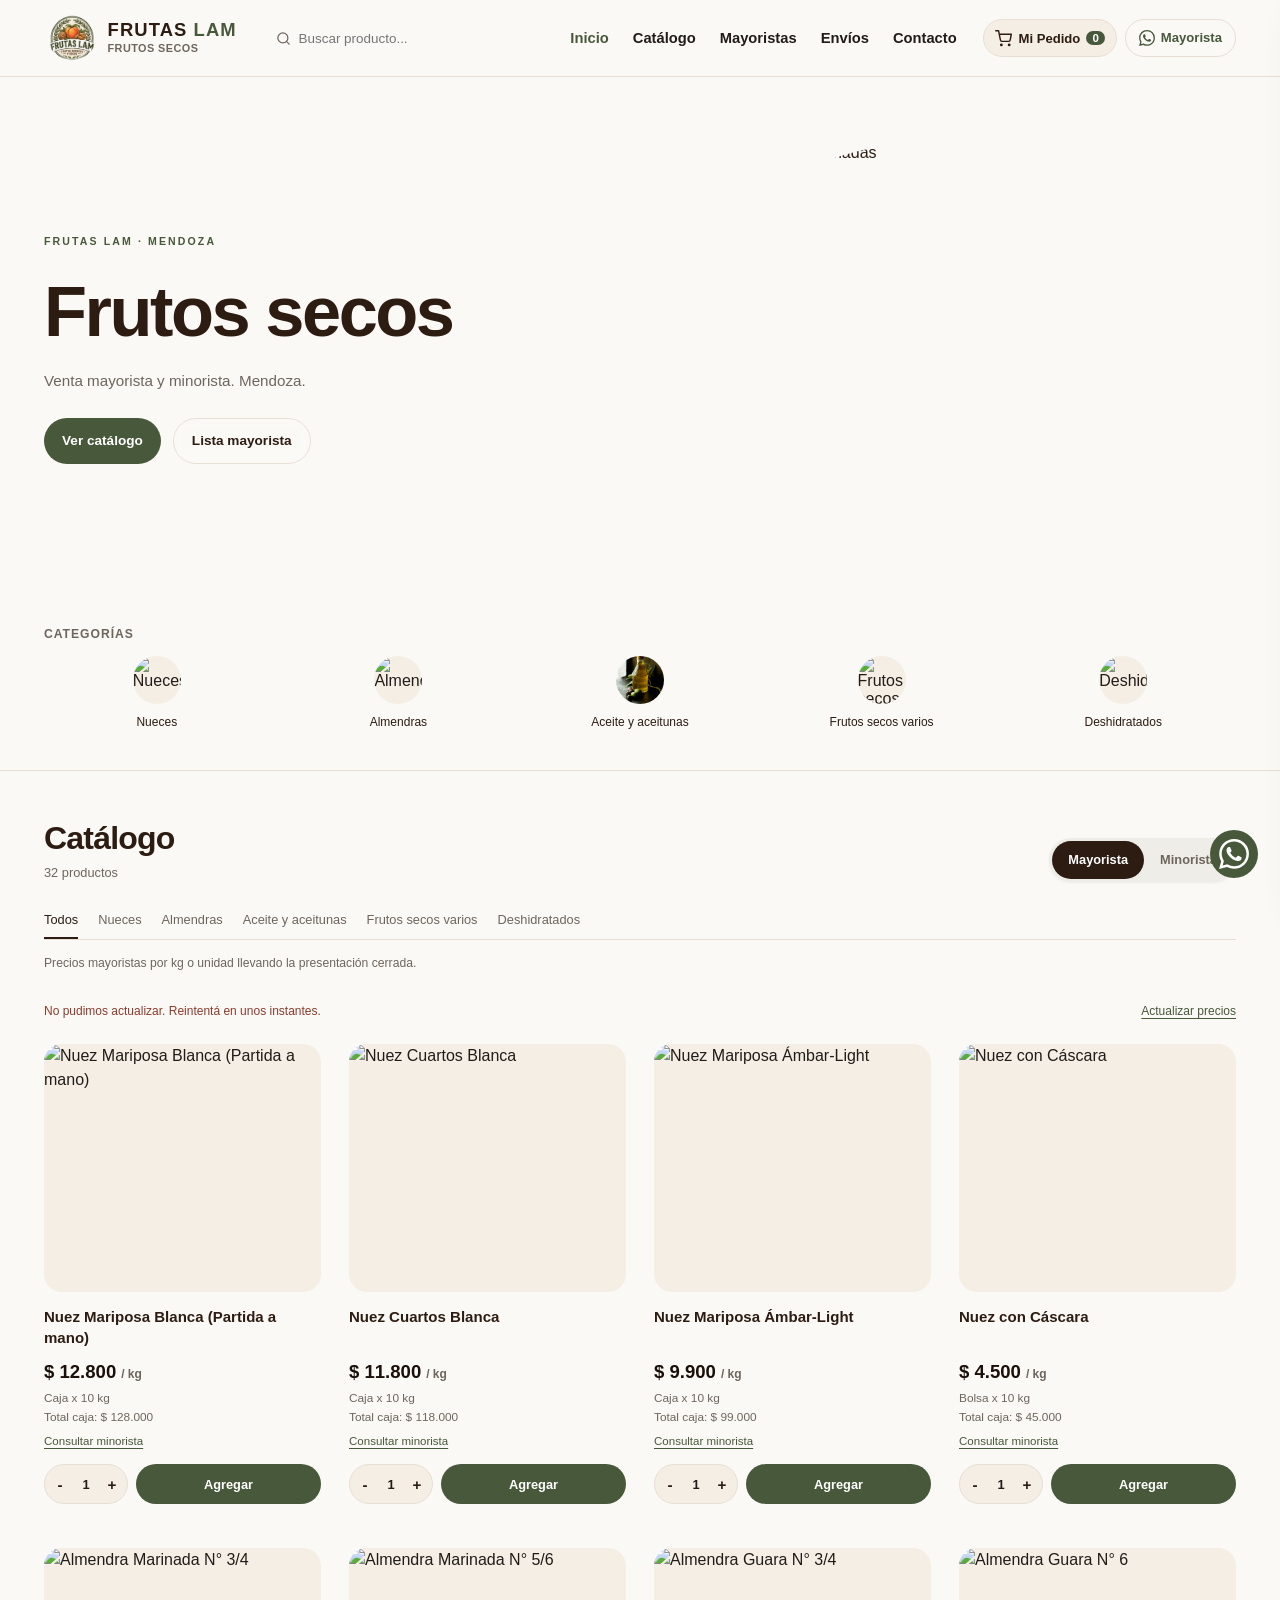
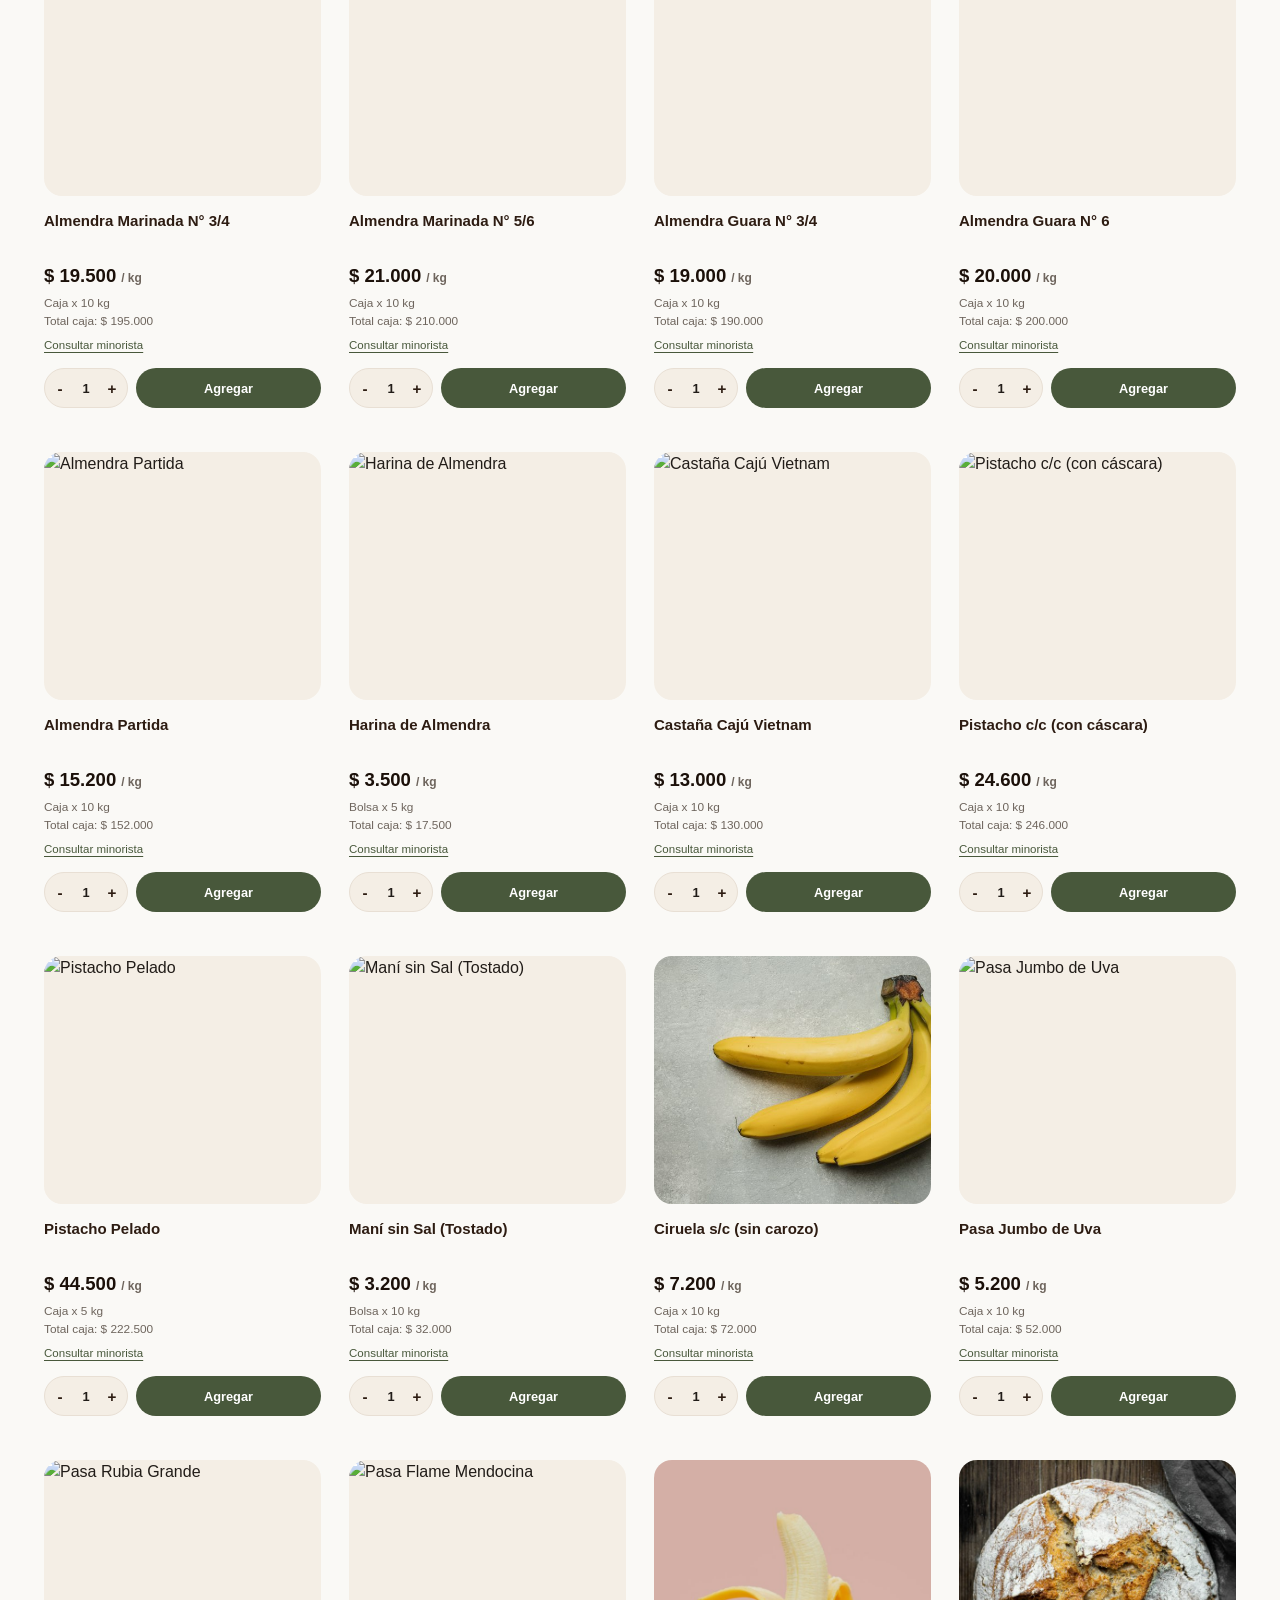
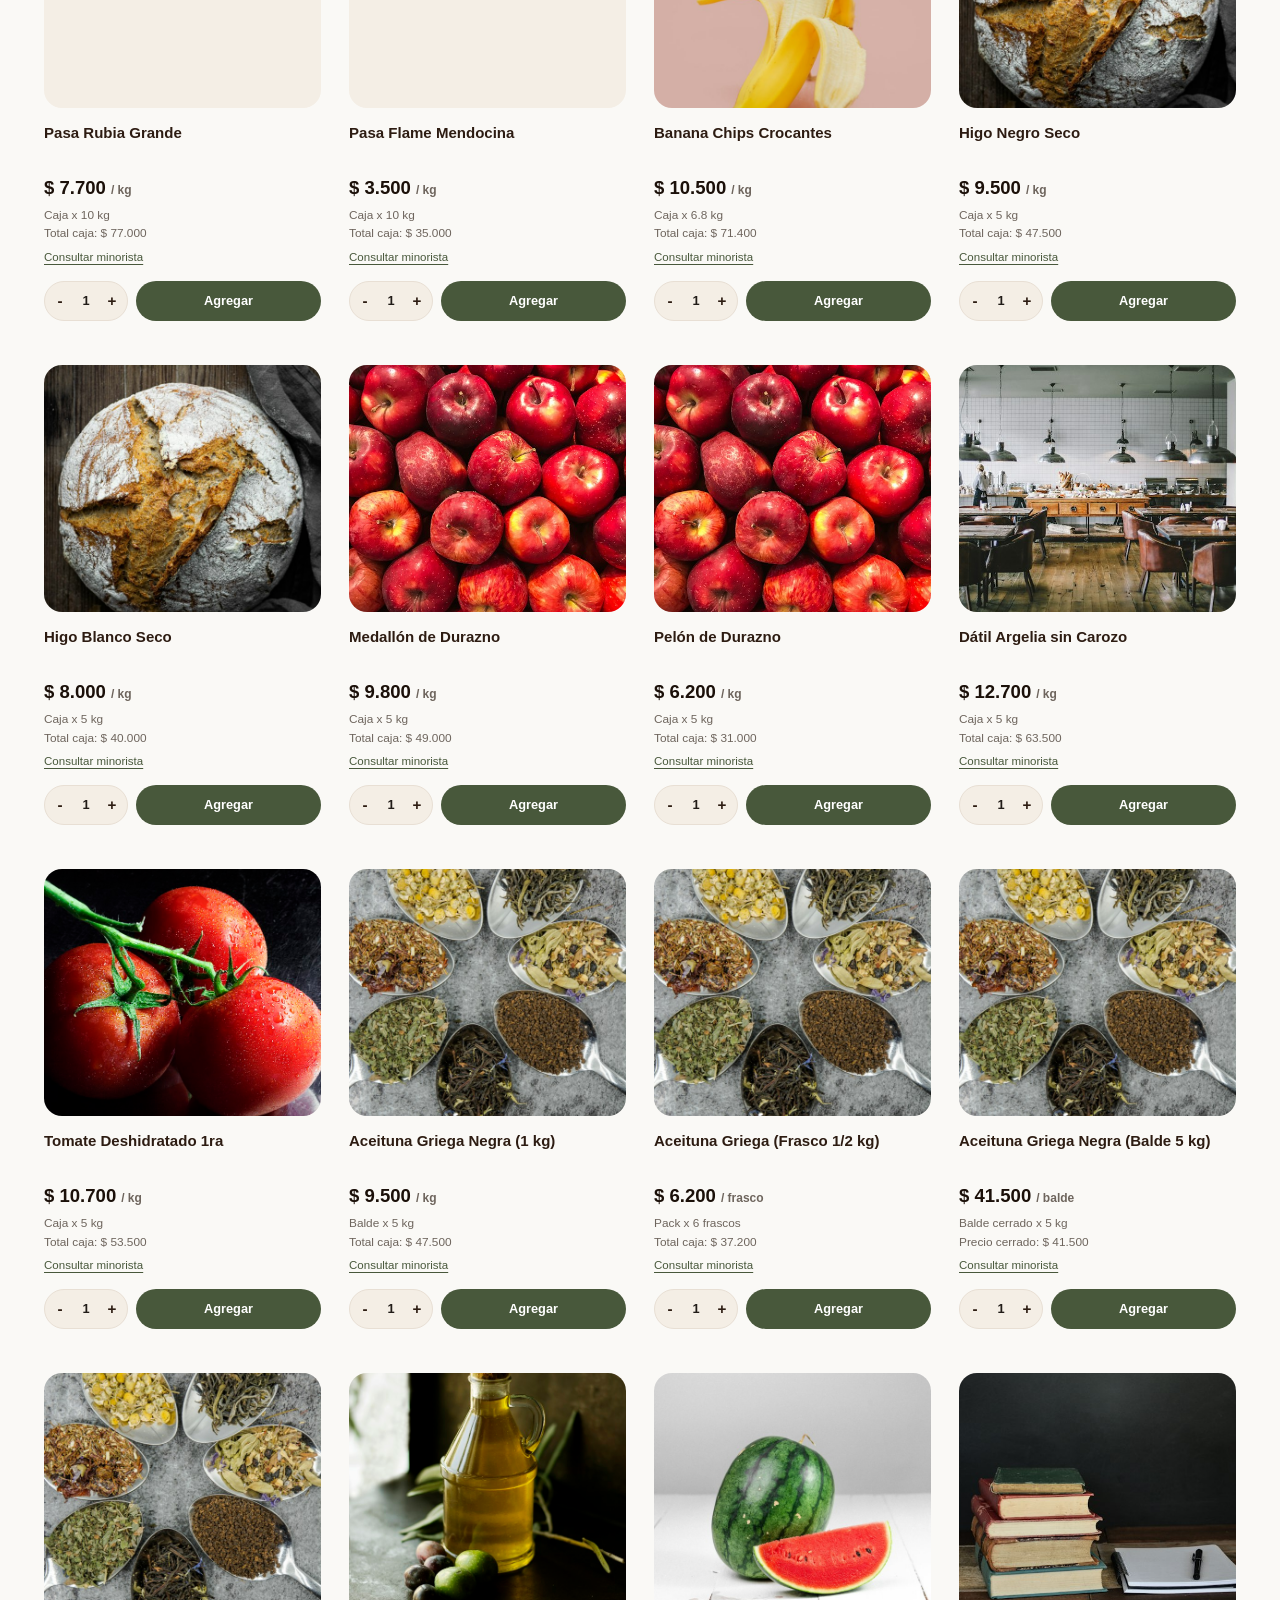
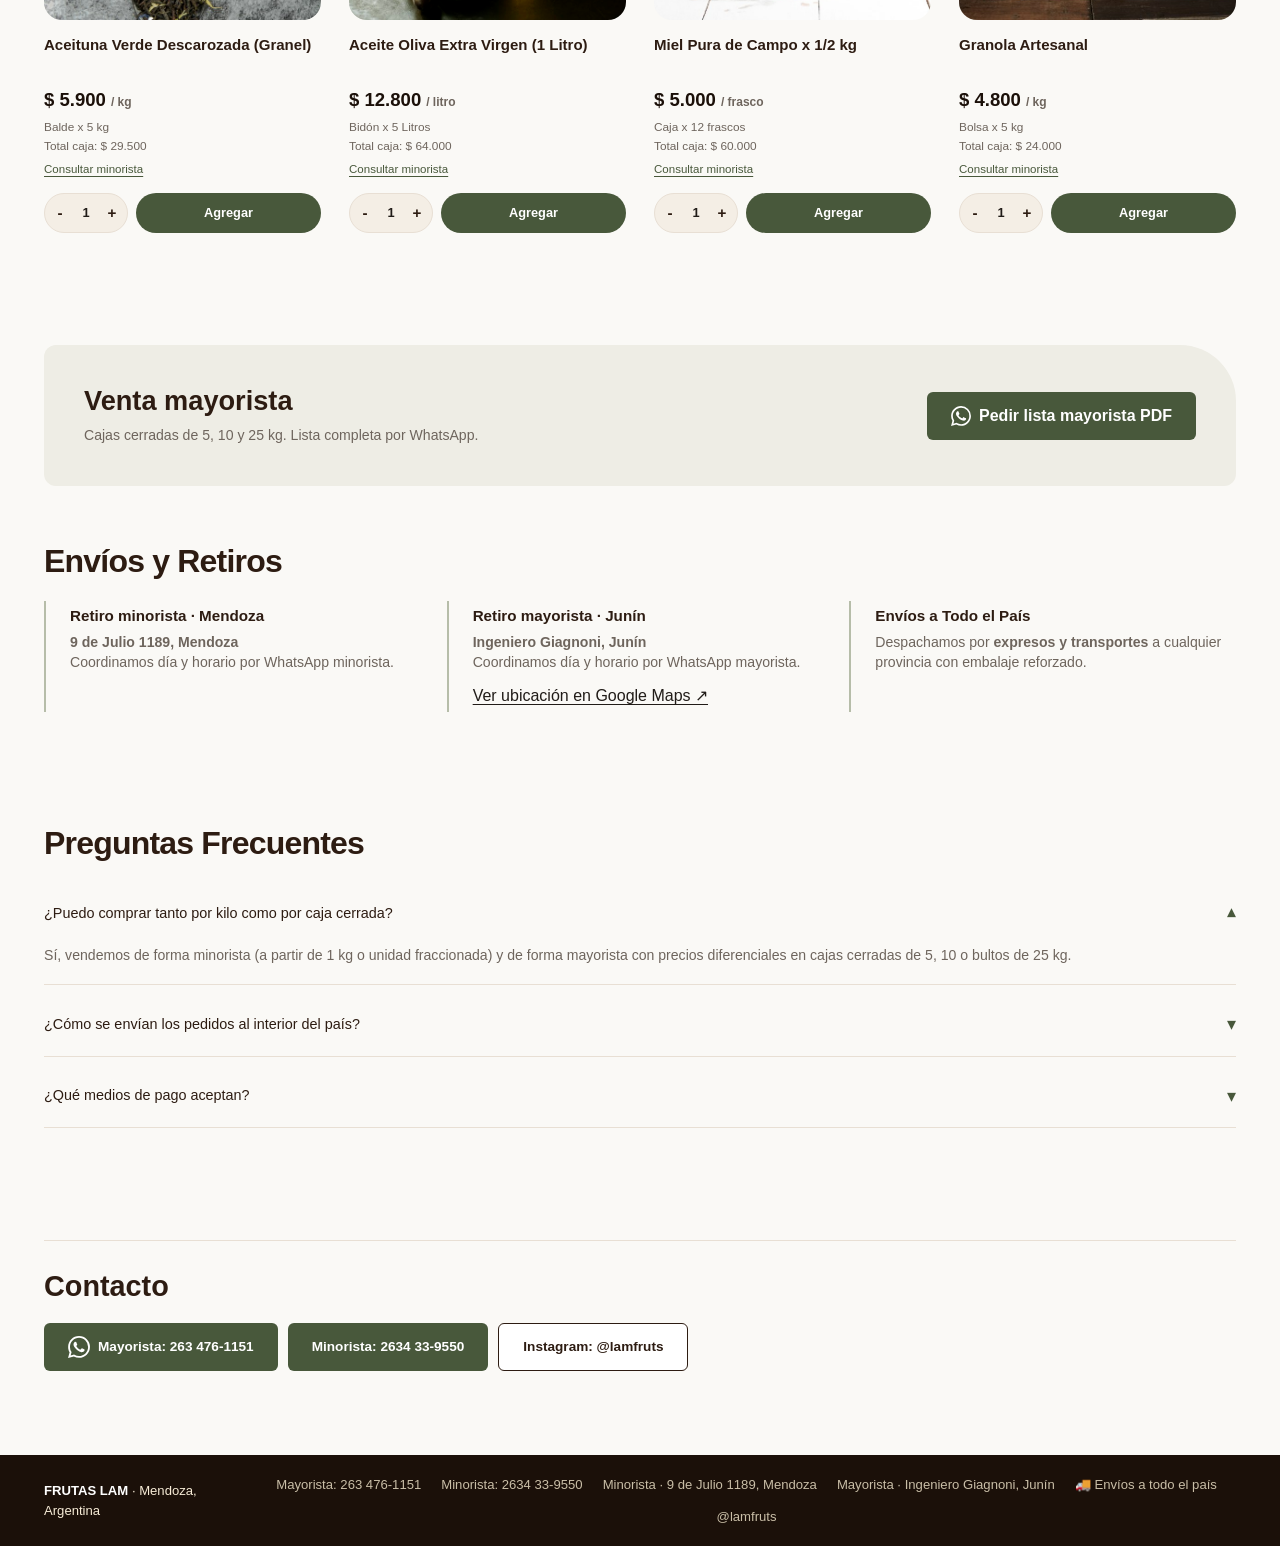
==== index.html @ 7a9159f4 "Connect direct Google Sheets export and organize catalog category filters" ====
<!DOCTYPE html>
<html lang="es-AR">
<head>
  <meta charset="UTF-8">
  <meta name="viewport" content="width=device-width, initial-scale=1.0">
  <title>Frutas LAM · Frutos secos · Mayorista y Minorista</title>
  <meta name="description" content="Distribución mayorista y minorista de frutos secos, frutas desecadas, aceitunas y delicatessen en Mendoza. Calidad y sabor en cada bocado. Envíos a todo el país.">

  <!-- Open Graph -->
  <meta property="og:title" content="Frutas LAM · Frutos secos">
  <meta property="og:description" content="Nueces, almendras, castañas, frutas desecadas, aceitunas y aceites a precios directos. Por kilo y por caja cerrada.">
  <meta property="og:image" content="assets/logo-lam.png">
  <meta property="og:type" content="website">

  <!-- Favicon -->
  <link rel="icon" type="image/png" href="assets/logo-lam.png">

  <link rel="stylesheet" href="styles.css">
</head>
<body>

  <!-- ==================== HEADER & NAVBAR ==================== -->
  <header class="site-header" id="header">
    <div class="container header-container">
      
      <!-- Logo y Marca -->
      <a href="#inicio" class="brand-link" aria-label="Frutas LAM Inicio">
        <img src="assets/logo-lam.png" alt="Logo Frutas LAM" class="brand-logo" id="mainBrandLogo">
        <div class="brand-text">
          <span class="brand-title">FRUTAS <strong>LAM</strong></span>
          <span class="brand-subtitle">Frutos secos</span>
        </div>
      </a>

      <!-- Buscador rápido integrado -->
      <div class="search-wrapper">
        <label for="productSearchInput" class="sr-only">Buscar productos en Frutas LAM</label>
        <svg class="search-icon" viewBox="0 0 24 24" fill="none" stroke="currentColor" stroke-width="2" stroke-linecap="round" stroke-linejoin="round">
          <circle cx="11" cy="11" r="8"></circle>
          <line x1="21" y1="21" x2="16.65" y2="16.65"></line>
        </svg>
        <input type="search" id="productSearchInput" placeholder="Buscar producto..." autocomplete="off">
        <button type="button" id="clearSearchBtn" class="clear-search-btn" aria-label="Limpiar búsqueda" style="display: none;">&times;</button>
      </div>

      <!-- Navegación de escritorio -->
      <nav class="desktop-nav" aria-label="Navegación principal">
        <a href="#inicio" class="nav-item active">Inicio</a>
        <a href="#catalogo" class="nav-item">Catálogo</a>
        <a href="#mayoristas" class="nav-item">Mayoristas</a>
        <a href="#envios" class="nav-item">Envíos</a>
        <a href="#contacto" class="nav-item">Contacto</a>
      </nav>

      <!-- Acciones de Cabecera -->
      <div class="header-actions">
        <!-- Botón Cotizador / Pedido -->
        <button type="button" class="cart-trigger-btn" id="openCartBtn" aria-label="Ver pedido">
          <svg viewBox="0 0 24 24" fill="none" stroke="currentColor" stroke-width="2" stroke-linecap="round" stroke-linejoin="round">
            <circle cx="9" cy="21" r="1"></circle>
            <circle cx="20" cy="21" r="1"></circle>
            <path d="M1 1h4l2.68 13.39a2 2 0 0 0 2 1.61h9.72a2 2 0 0 0 2-1.61L23 6H6"></path>
          </svg>
          <span class="cart-label">Mi Pedido</span>
          <span class="cart-badge" id="cartCount">0</span>
        </button>

        <!-- Botón WhatsApp Directo -->
        <a href="https://wa.me/5492634761151?text=Hola%20Frutos%20Secos%20LAM,%20quiero%20hacer%20una%20consulta" target="_blank" rel="noopener noreferrer" class="btn-header-wa" aria-label="Contactar por WhatsApp mayorista">
          <svg viewBox="0 0 24 24" fill="currentColor">
            <path d="M17.472 14.382c-.297-.149-1.758-.867-2.03-.967-.273-.099-.471-.148-.67.15-.197.297-.767.966-.94 1.164-.173.199-.347.223-.644.075-.297-.15-1.255-.463-2.39-1.475-.883-.788-1.48-1.761-1.653-2.059-.173-.297-.018-.458.13-.606.134-.133.298-.347.446-.52.149-.174.198-.298.298-.497.099-.198.05-.371-.025-.52-.075-.149-.669-1.612-.916-2.207-.242-.579-.487-.5-.669-.51-.173-.008-.371-.01-.57-.01-.198 0-.52.074-.792.372-.272.297-1.04 1.016-1.04 2.479 0 1.462 1.065 2.875 1.213 3.074.149.198 2.096 3.2 5.077 4.487.709.306 1.262.489 1.694.625.712.227 1.36.195 1.871.118.571-.085 1.758-.719 2.006-1.413.248-.694.248-1.289.173-1.413-.074-.124-.272-.198-.57-.347m-5.421 7.403h-.004a9.87 9.87 0 01-5.031-1.378l-.361-.214-3.741.982.998-3.648-.235-.374a9.86 9.86 0 01-1.51-5.26c.001-5.45 4.436-9.884 9.888-9.884 2.64 0 5.122 1.03 6.988 2.898a9.825 9.825 0 012.893 6.994c-.003 5.45-4.437 9.884-9.885 9.884m8.413-18.297A11.815 11.815 0 0012.05 0C5.495 0 .16 5.335.157 11.892c0 2.096.547 4.142 1.588 5.945L.057 24l6.305-1.654a11.882 11.882 0 005.683 1.448h.005c6.554 0 11.89-5.335 11.893-11.893a11.821 11.821 0 00-3.48-8.413z"/>
          </svg>
          <span>Mayorista</span>
        </a>

        <!-- Botón Menú Mobile -->
        <button type="button" class="mobile-toggle-btn" aria-controls="mobileNavPanel" id="mobileMenuBtn" aria-label="Abrir menú" aria-expanded="false">
          <span></span>
          <span></span>
          <span></span>
        </button>
      </div>

    </div>

    <!-- Menú Desplegable Mobile -->
    <div class="mobile-nav-panel" id="mobileNavPanel">
      <a href="#inicio" class="mobile-nav-link">Inicio</a>
      <a href="#catalogo" class="mobile-nav-link">Catálogo de Productos</a>
      <a href="#mayoristas" class="mobile-nav-link">Precios Mayoristas</a>
      <a href="#envios" class="mobile-nav-link">Envíos a todo el país</a>
      <a href="#contacto" class="mobile-nav-link">Ubicación y Contacto</a>
      <div class="mobile-nav-footer">
        <a href="https://wa.me/5492634761151?text=Hola%20Frutos%20Secos%20LAM,%20quisiera%20consultar%20por%20precios" target="_blank" rel="noopener noreferrer" class="btn btn-primary btn-block">
          WhatsApp mayorista
        </a>
      </div>
    </div>
  </header>

  <!-- ==================== HERO SECTION (MINIMALISTA) ==================== -->
  <section class="hero-section" id="inicio">
    <div class="container hero-layout">
    <div class="hero-content">
      
      <p class="hero-eyebrow">FRUTAS LAM · MENDOZA</p>
      <h1 class="hero-title">
        Frutos secos
      </h1>

      <p class="hero-description">
        Venta mayorista y minorista. Mendoza.
      </p>

      <!-- Botones de Acción Principal -->
      <div class="hero-cta-group">
        <a href="#catalogo" class="btn btn-accent btn-lg">
          <svg viewBox="0 0 24 24" width="18" height="18" fill="none" stroke="currentColor" stroke-width="2"><circle cx="9" cy="21" r="1"/><circle cx="20" cy="21" r="1"/><path d="M1 1h4l2.68 13.39a2 2 0 0 0 2 1.61h9.72a2 2 0 0 0 2-1.61L23 6H6"/></svg>
          Ver catálogo
        </a>
        <a href="https://wa.me/5492634761151?text=Hola%20Frutas%20LAM,%20quiero%20solicitar%20la%20lista%20de%20precios%20mayorista" target="_blank" rel="noopener noreferrer" class="btn btn-outline-light btn-lg">
          <svg viewBox="0 0 24 24" width="18" height="18" fill="currentColor"><path d="M17.472 14.382c-.297-.149-1.758-.867-2.03-.967-.273-.099-.471-.148-.67.15-.197.297-.767.966-.94 1.164-.173.199-.347.223-.644.075-.297-.15-1.255-.463-2.39-1.475-.883-.788-1.48-1.761-1.653-2.059-.173-.297-.018-.458.13-.606.134-.133.298-.347.446-.52.149-.174.198-.298.298-.497.099-.198.05-.371-.025-.52-.075-.149-.669-1.612-.916-2.207-.242-.579-.487-.5-.669-.51-.173-.008-.371-.01-.57-.01-.198 0-.52.074-.792.372-.272.297-1.04 1.016-1.04 2.479 0 1.462 1.065 2.875 1.213 3.074.149.198 2.096 3.2 5.077 4.487.709.306 1.262.489 1.694.625.712.227 1.36.195 1.871.118.571-.085 1.758-.719 2.006-1.413.248-.694.248-1.289.173-1.413-.074-.124-.272-.198-.57-.347m-5.421 7.403h-.004a9.87 9.87 0 01-5.031-1.378l-.361-.214-3.741.982.998-3.648-.235-.374a9.86 9.86 0 01-1.51-5.26c.001-5.45 4.436-9.884 9.888-9.884 2.64 0 5.122 1.03 6.988 2.898a9.825 9.825 0 012.893 6.994c-.003 5.45-4.437 9.884-9.885 9.884m8.413-18.297A11.815 11.815 0 0012.05 0C5.495 0 .16 5.335.157 11.892c0 2.096.547 4.142 1.588 5.945L.057 24l6.305-1.654a11.882 11.882 0 005.683 1.448h.005c6.554 0 11.89-5.335 11.893-11.893a11.821 11.821 0 00-3.48-8.413z"/></svg>
          Lista mayorista
        </a>
      </div>

    </div>
    <figure class="hero-visual"><img class="hero-photo" src="assets/almendras.jpg" alt="Almendras seleccionadas" fetchpriority="high"></figure>
    </div>
  </section>

  <!-- ==================== CATEGORÍAS ==================== -->
  <section class="section categories-section" id="categorias">
    <div class="container">
      <div class="section-header text-center">
        <h2 class="section-title">Categorías</h2>
      </div>

      <div class="categories-grid">
        <button type="button" class="category-card" data-category="Nueces" aria-pressed="false">
          <div class="category-img-wrap"><img src="assets/nueces.jpg" alt="Nueces" loading="lazy"></div>
          <h3>Nueces</h3>
        </button>
        <button type="button" class="category-card" data-category="Almendras" aria-pressed="false">
          <div class="category-img-wrap"><img src="assets/almendras.jpg" alt="Almendras" loading="lazy"></div>
          <h3>Almendras</h3>
        </button>
        <button type="button" class="category-card" data-category="Aceite y aceitunas" aria-pressed="false">
          <div class="category-img-wrap"><img src="assets/aceite-oliva.jpg" alt="Aceite y aceitunas" loading="lazy"></div>
          <h3>Aceite y aceitunas</h3>
        </button>
        <button type="button" class="category-card" data-category="Frutos secos varios" aria-pressed="false">
          <div class="category-img-wrap"><img src="assets/castanas-caju.jpg" alt="Frutos secos varios" loading="lazy"></div>
          <h3>Frutos secos varios</h3>
        </button>
        <button type="button" class="category-card" data-category="Deshidratados" aria-pressed="false">
          <div class="category-img-wrap"><img src="assets/pasas-uva.jpg" alt="Deshidratados" loading="lazy"></div>
          <h3>Deshidratados</h3>
        </button>
      </div>
    </div>
  </section>

  <!-- ==================== CATÁLOGO INTERACTIVO ==================== -->
  <section class="section catalog-section" id="catalogo">
    <div class="container">
      
      <div class="catalog-top-bar">
        <div>
          <h2 class="section-title" id="catalogCategoryTitle">Catálogo</h2>
          <p class="catalog-result-count" id="catalogResultCount" aria-live="polite"></p>
        </div>

        <!-- Switch de Tarifa: Mayorista vs Minorista -->
        <div class="pricing-mode-toggle" role="group" aria-label="Modalidad de compra">
          <div class="toggle-pills">
            <button type="button" class="pill-btn active" id="btnModeMayorista">
              <span class="pill-dot"></span>
              Mayorista
            </button>
            <button type="button" class="pill-btn" id="btnModeMinorista">
              <span class="pill-dot"></span>
              Minorista
            </button>
          </div>
        </div>
      </div>

      <!-- Barra de Filtros por Categoría -->
      <div class="catalog-filter-bar" role="group" aria-label="Filtrar por categoría">
        <button type="button" class="filter-tab active" data-filter="all" aria-pressed="true">Todos</button>
        <button type="button" class="filter-tab" data-filter="Nueces" aria-pressed="false">Nueces</button>
        <button type="button" class="filter-tab" data-filter="Almendras" aria-pressed="false">Almendras</button>
        <button type="button" class="filter-tab" data-filter="Aceite y aceitunas" aria-pressed="false">Aceite y aceitunas</button>
        <button type="button" class="filter-tab" data-filter="Frutos secos varios" aria-pressed="false">Frutos secos varios</button>
        <button type="button" class="filter-tab" data-filter="Deshidratados" aria-pressed="false">Deshidratados</button>
      </div>

      <!-- Alerta dinámica de modo mayorista -->
      <div class="mode-info-banner wholesale-active" id="modeInfoBanner">
        <span id="modeInfoText">Precios por kg llevando caja cerrada. Seleccioná Mayorista o Minorista para ver sus precios.</span>
      </div>

      <div class="price-sync-bar">
        <p id="priceSyncStatus" role="status">Actualizando precios…</p>
        <button type="button" id="refreshPricesBtn">Actualizar precios</button>
      </div>

      <!-- Grilla de Productos -->
      <div class="products-grid" id="productsGrid">
        <!-- Renderizado dinámico vía app.js -->
      </div>

      <!-- Mensaje cuando no hay resultados de búsqueda -->
      <div class="empty-state" id="emptyState" style="display: none;">
        <span class="empty-icon">🔍</span>
        <h3>No encontramos ese producto</h3>
        <p>Probá con otro nombre o restablecé los filtros.</p>
        <button type="button" class="btn btn-primary" id="resetFiltersBtn">Ver todos</button>
      </div>

    </div>
  </section>

  <!-- ==================== BANNER MAYORISTA SIMPLE ==================== -->
  <section class="section wholesale-simple-section" id="mayoristas">
    <div class="container">
      <div class="wholesale-simple-box">
        <div class="wholesale-simple-text">
          <h2>Venta mayorista</h2>
          <p>Cajas cerradas de 5, 10 y 25 kg. Lista completa por WhatsApp.</p>
        </div>
        <div class="wholesale-simple-action">
          <a href="https://wa.me/5492634761151?text=Hola%20Frutas%20LAM,%20quisiera%20recibir%20la%20lista%20de%20precios%20mayorista" target="_blank" rel="noopener noreferrer" class="btn btn-accent btn-lg">
            <svg viewBox="0 0 24 24" width="20" height="20" fill="currentColor"><path d="M17.472 14.382c-.297-.149-1.758-.867-2.03-.967-.273-.099-.471-.148-.67.15-.197.297-.767.966-.94 1.164-.173.199-.347.223-.644.075-.297-.15-1.255-.463-2.39-1.475-.883-.788-1.48-1.761-1.653-2.059-.173-.297-.018-.458.13-.606.134-.133.298-.347.446-.52.149-.174.198-.298.298-.497.099-.198.05-.371-.025-.52-.075-.149-.669-1.612-.916-2.207-.242-.579-.487-.5-.669-.51-.173-.008-.371-.01-.57-.01-.198 0-.52.074-.792.372-.272.297-1.04 1.016-1.04 2.479 0 1.462 1.065 2.875 1.213 3.074.149.198 2.096 3.2 5.077 4.487.709.306 1.262.489 1.694.625.712.227 1.36.195 1.871.118.571-.085 1.758-.719 2.006-1.413.248-.694.248-1.289.173-1.413-.074-.124-.272-.198-.57-.347m-5.421 7.403h-.004a9.87 9.87 0 01-5.031-1.378l-.361-.214-3.741.982.998-3.648-.235-.374a9.86 9.86 0 01-1.51-5.26c.001-5.45 4.436-9.884 9.888-9.884 2.64 0 5.122 1.03 6.988 2.898a9.825 9.825 0 012.893 6.994c-.003 5.45-4.437 9.884-9.885 9.884m8.413-18.297A11.815 11.815 0 0012.05 0C5.495 0 .16 5.335.157 11.892c0 2.096.547 4.142 1.588 5.945L.057 24l6.305-1.654a11.882 11.882 0 005.683 1.448h.005c6.554 0 11.89-5.335 11.893-11.893a11.821 11.821 0 00-3.48-8.413z"/></svg>
            Pedir lista mayorista PDF
          </a>
        </div>
      </div>
    </div>
  </section>

  <!-- ==================== LOGÍSTICA & ENTREGAS ==================== -->
  <section class="section shipping-section" id="envios">
    <div class="container">
      
      <div class="section-header text-center">
        <h2 class="section-title">Envíos y Retiros</h2>
      </div>

      <div class="shipping-simple-grid">
        
        <div class="shipping-simple-card">
          <div>
            <h3>Retiro minorista · Mendoza</h3>
            <p><strong>9 de Julio 1189, Mendoza</strong><br>Coordinamos día y horario por WhatsApp minorista.</p>
          </div>
        </div>

        <div class="shipping-simple-card">
          <div>
            <h3>Retiro mayorista · Junín</h3>
            <p><strong>Ingeniero Giagnoni, Junín</strong><br>Coordinamos día y horario por WhatsApp mayorista.</p>
            <a class="pickup-map-link" href="https://maps.app.goo.gl/3Xq155JCwf7fQ5Y49" target="_blank" rel="noopener noreferrer">Ver ubicación en Google Maps ↗</a>
          </div>
        </div>

        <div class="shipping-simple-card">
          <div>
            <h3>Envíos a Todo el País</h3>
            <p>Despachamos por <strong>expresos y transportes</strong> a cualquier provincia con embalaje reforzado.</p>
          </div>
        </div>

      </div>

    </div>
  </section>

  <!-- ==================== PREGUNTAS FRECUENTES (BREVE) ==================== -->
  <section class="section faq-section">
    <div class="container faq-container">
      <div class="section-header text-center">
        <h2 class="section-title">Preguntas Frecuentes</h2>
      </div>

      <div class="accordion">
        <details class="faq-item" open>
          <summary class="faq-question">
            <span>¿Puedo comprar tanto por kilo como por caja cerrada?</span>
            <span class="faq-chevron">▾</span>
          </summary>
          <div class="faq-answer">
            <p>Sí, vendemos de forma minorista (a partir de 1 kg o unidad fraccionada) y de forma mayorista con precios diferenciales en cajas cerradas de 5, 10 o bultos de 25 kg.</p>
          </div>
        </details>

        <details class="faq-item">
          <summary class="faq-question">
            <span>¿Cómo se envían los pedidos al interior del país?</span>
            <span class="faq-chevron">▾</span>
          </summary>
          <div class="faq-answer">
            <p>Coordinamos el despacho por la empresa de encomienda o transporte que te resulte más conveniente (Vía Cargo, expresos de carga, etc.) y te enviamos la guía de seguimiento.</p>
          </div>
        </details>

        <details class="faq-item">
          <summary class="faq-question">
            <span>¿Qué medios de pago aceptan?</span>
            <span class="faq-chevron">▾</span>
          </summary>
          <div class="faq-answer">
            <p>Transferencia bancaria (Alias/CBU), efectivo al momento de retirar en Mendoza y Mercado Pago.</p>
          </div>
        </details>
      </div>
    </div>
  </section>

  <!-- ==================== CONTACTO DIRECTO ==================== -->
  <section class="section contact-section" id="contacto">
    <div class="container contact-mini-container">
      
      <div class="contact-mini-card">
        <h2>Contacto</h2>
        
        <div class="contact-mini-actions">
          <a href="https://wa.me/5492634761151?text=Hola%20Frutas%20LAM,%20quisiera%20hacer%20una%20consulta" target="_blank" rel="noopener noreferrer" class="btn btn-accent btn-lg">
            <svg viewBox="0 0 24 24" width="22" height="22" fill="currentColor"><path d="M17.472 14.382c-.297-.149-1.758-.867-2.03-.967-.273-.099-.471-.148-.67.15-.197.297-.767.966-.94 1.164-.173.199-.347.223-.644.075-.297-.15-1.255-.463-2.39-1.475-.883-.788-1.48-1.761-1.653-2.059-.173-.297-.018-.458.13-.606.134-.133.298-.347.446-.52.149-.174.198-.298.298-.497.099-.198.05-.371-.025-.52-.075-.149-.669-1.612-.916-2.207-.242-.579-.487-.5-.669-.51-.173-.008-.371-.01-.57-.01-.198 0-.52.074-.792.372-.272.297-1.04 1.016-1.04 2.479 0 1.462 1.065 2.875 1.213 3.074.149.198 2.096 3.2 5.077 4.487.709.306 1.262.489 1.694.625.712.227 1.36.195 1.871.118.571-.085 1.758-.719 2.006-1.413.248-.694.248-1.289.173-1.413-.074-.124-.272-.198-.57-.347m-5.421 7.403h-.004a9.87 9.87 0 01-5.031-1.378l-.361-.214-3.741.982.998-3.648-.235-.374a9.86 9.86 0 01-1.51-5.26c.001-5.45 4.436-9.884 9.888-9.884 2.64 0 5.122 1.03 6.988 2.898a9.825 9.825 0 012.893 6.994c-.003 5.45-4.437 9.884-9.885 9.884m8.413-18.297A11.815 11.815 0 0012.05 0C5.495 0 .16 5.335.157 11.892c0 2.096.547 4.142 1.588 5.945L.057 24l6.305-1.654a11.882 11.882 0 005.683 1.448h.005c6.554 0 11.89-5.335 11.893-11.893a11.821 11.821 0 00-3.48-8.413z"/></svg>
            Mayorista: 263 476-1151
          </a>
          <a href="https://wa.me/5492634339550?text=Hola%20Frutas%20LAM,%20quisiera%20hacer%20un%20pedido%20minorista" target="_blank" rel="noopener noreferrer" class="btn btn-accent btn-lg">Minorista: 2634 33-9550</a>
          <a href="https://www.instagram.com/lamfruts/" target="_blank" rel="noopener noreferrer" class="btn btn-outline-dark btn-lg">
            Instagram: @lamfruts
          </a>
        </div>
      </div>

    </div>
  </section>

  <!-- ==================== FOOTER ==================== -->
  <footer class="site-footer">
    <div class="container footer-bottom-inner">
      <div class="footer-simple-brand">
        <strong>FRUTAS LAM</strong> · Mendoza, Argentina
      </div>
      <div class="footer-simple-links">
        <a href="https://wa.me/5492634761151" target="_blank" rel="noopener noreferrer">Mayorista: 263 476-1151</a>
        <a href="https://wa.me/5492634339550" target="_blank" rel="noopener noreferrer">Minorista: 2634 33-9550</a>
        <span>Minorista · 9 de Julio 1189, Mendoza</span>
        <a href="https://maps.app.goo.gl/3Xq155JCwf7fQ5Y49" target="_blank" rel="noopener noreferrer">Mayorista · Ingeniero Giagnoni, Junín</a>
        <span>🚚 Envíos a todo el país</span>
        <a href="https://www.instagram.com/lamfruts/" target="_blank" rel="noopener noreferrer">@lamfruts</a>
      </div>
    </div>
  </footer>

  <!-- ==================== MODAL / DRAWER DEL COTIZADOR Y PEDIDO ==================== -->
  <div class="cart-backdrop" id="cartBackdrop" style="display: none;"></div>
  
  <div class="cart-drawer" id="cartDrawer" role="dialog" aria-modal="true" aria-label="Tu pedido" aria-hidden="true" inert>
    
    <div class="cart-drawer-header">
      <div class="cart-drawer-title">
        <svg viewBox="0 0 24 24" width="22" height="22" fill="none" stroke="currentColor" stroke-width="2">
          <circle cx="9" cy="21" r="1"/><circle cx="20" cy="21" r="1"/>
          <path d="M1 1h4l2.68 13.39a2 2 0 0 0 2 1.61h9.72a2 2 0 0 0 2-1.61L23 6H6"/>
        </svg>
        <h3>Tu Pedido</h3>
      </div>
      <button type="button" class="close-cart-btn" id="closeCartBtn" aria-label="Cerrar pedido">&times;</button>
    </div>

    <div class="cart-drawer-body">
      
      <!-- Selector de Tipo de Pedido dentro del Carrito -->
      <div class="cart-type-selector">
        <span>Modalidad:</span>
        <div class="cart-type-buttons">
          <button type="button" class="btn-cart-type active" id="cartTypeMayorista">Mayorista (Caja cerrada)</button>
          <button type="button" class="btn-cart-type" id="cartTypeMinorista">Minorista (Por kg / unidad)</button>
        </div>
      </div>

      <!-- Lista de Productos en el Carrito -->
      <div class="cart-items-container" id="cartItemsContainer">
        <!-- Generado dinámicamente -->
      </div>

      <!-- Mensaje Carrito Vacío -->
      <div class="cart-empty-state" id="cartEmptyState">
        <span class="empty-icon">🛒</span>
        <p>Tu pedido está vacío.</p>
        <span class="empty-hint">Agregá productos desde el catálogo con el botón "+ Agregar".</span>
      </div>

    </div>

    <div class="cart-drawer-footer" id="cartDrawerFooter" style="display: none;">
      
      <!-- Opciones de Entrega -->
      <div class="cart-delivery-option">
        <label for="cartDeliverySelect">Forma de entrega:</label>
        <select id="cartDeliverySelect">
          <option value="retiro">Retiro en el punto de tu modalidad</option>
          <option value="Envío en Gran Mendoza">🛵 Envío en Gran Mendoza</option>
          <option value="Envío a otra provincia (Expreso / Transporte)">🚚 Envío al interior (Expreso / Transporte)</option>
        </select>
        <p class="cart-pickup-note" id="cartPickupNote"></p>
      </div>

      <!-- Campo Nombre del Cliente -->
      <div class="cart-customer-input">
        <label for="cartCustomerName">Tu Nombre o Comercio:</label>
        <input type="text" id="cartCustomerName" placeholder="Ej: Juan Pérez / Dietética Centro">
      </div>

      <!-- Resumen de Totales -->
      <div class="cart-summary-row">
        <span id="cartSummaryLabel">Total estimado mayorista:</span>
        <strong class="cart-total-price" id="cartTotalPrice">$0</strong>
      </div>

      <!-- Botón Enviar a WhatsApp -->
      <button type="button" class="btn btn-accent btn-block btn-lg" id="btnSendWhatsAppOrder">
        <svg viewBox="0 0 24 24" width="20" height="20" fill="currentColor"><path d="M17.472 14.382c-.297-.149-1.758-.867-2.03-.967-.273-.099-.471-.148-.67.15-.197.297-.767.966-.94 1.164-.173.199-.347.223-.644.075-.297-.15-1.255-.463-2.39-1.475-.883-.788-1.48-1.761-1.653-2.059-.173-.297-.018-.458.13-.606.134-.133.298-.347.446-.52.149-.174.198-.298.298-.497.099-.198.05-.371-.025-.52-.075-.149-.669-1.612-.916-2.207-.242-.579-.487-.5-.669-.51-.173-.008-.371-.01-.57-.01-.198 0-.52.074-.792.372-.272.297-1.04 1.016-1.04 2.479 0 1.462 1.065 2.875 1.213 3.074.149.198 2.096 3.2 5.077 4.487.709.306 1.262.489 1.694.625.712.227 1.36.195 1.871.118.571-.085 1.758-.719 2.006-1.413.248-.694.248-1.289.173-1.413-.074-.124-.272-.198-.57-.347m-5.421 7.403h-.004a9.87 9.87 0 01-5.031-1.378l-.361-.214-3.741.982.998-3.648-.235-.374a9.86 9.86 0 01-1.51-5.26c.001-5.45 4.436-9.884 9.888-9.884 2.64 0 5.122 1.03 6.988 2.898a9.825 9.825 0 012.893 6.994c-.003 5.45-4.437 9.884-9.885 9.884m8.413-18.297A11.815 11.815 0 0012.05 0C5.495 0 .16 5.335.157 11.892c0 2.096.547 4.142 1.588 5.945L.057 24l6.305-1.654a11.882 11.882 0 005.683 1.448h.005c6.554 0 11.89-5.335 11.893-11.893a11.821 11.821 0 00-3.48-8.413z"/></svg>
        Enviar Pedido por WhatsApp
      </button>

      <button type="button" class="btn btn-accent btn-block btn-lg" id="btnSendRetailWhatsAppOrder" hidden>Enviar pedido minorista</button>

      <button type="button" class="btn-clear-cart" id="btnClearCart">Vaciar pedido</button>
    </div>

  </div>

  <!-- ==================== BOTÓN FLOTANTE DE WHATSAPP ==================== -->
  <a href="https://wa.me/5492634761151?text=Hola%20Frutos%20Secos%20LAM,%20quisiera%20hacer%20una%20consulta" target="_blank" rel="noopener noreferrer" class="floating-whatsapp-btn" aria-label="Escribinos por WhatsApp">
    <svg viewBox="0 0 24 24" width="32" height="32" fill="currentColor">
      <path d="M17.472 14.382c-.297-.149-1.758-.867-2.03-.967-.273-.099-.471-.148-.67.15-.197.297-.767.966-.94 1.164-.173.199-.347.223-.644.075-.297-.15-1.255-.463-2.39-1.475-.883-.788-1.48-1.761-1.653-2.059-.173-.297-.018-.458.13-.606.134-.133.298-.347.446-.52.149-.174.198-.298.298-.497.099-.198.05-.371-.025-.52-.075-.149-.669-1.612-.916-2.207-.242-.579-.487-.5-.669-.51-.173-.008-.371-.01-.57-.01-.198 0-.52.074-.792.372-.272.297-1.04 1.016-1.04 2.479 0 1.462 1.065 2.875 1.213 3.074.149.198 2.096 3.2 5.077 4.487.709.306 1.262.489 1.694.625.712.227 1.36.195 1.871.118.571-.085 1.758-.719 2.006-1.413.248-.694.248-1.289.173-1.413-.074-.124-.272-.198-.57-.347m-5.421 7.403h-.004a9.87 9.87 0 01-5.031-1.378l-.361-.214-3.741.982.998-3.648-.235-.374a9.86 9.86 0 01-1.51-5.26c.001-5.45 4.436-9.884 9.888-9.884 2.64 0 5.122 1.03 6.988 2.898a9.825 9.825 0 012.893 6.994c-.003 5.45-4.437 9.884-9.885 9.884m8.413-18.297A11.815 11.815 0 0012.05 0C5.495 0 .16 5.335.157 11.892c0 2.096.547 4.142 1.588 5.945L.057 24l6.305-1.654a11.882 11.882 0 005.683 1.448h.005c6.554 0 11.89-5.335 11.893-11.893a11.821 11.821 0 00-3.48-8.413z"/>
    </svg>
    <span class="floating-tooltip">¿Dudas o pedidos? ¡Escribinos!</span>
  </a>

  <!-- Toast de Notificaciones -->
  <div class="toast-container" id="toastContainer" role="status" aria-live="polite"></div>

  <!-- Scripts -->
  <script src="prices-config.js"></script>
  <script src="prices.js"></script>
  <script src="app.js"></script>
</body>
</html>
---- styles.css ----
/* ===================================================================
   FRUTOS SECOS LAM - ESTILOS 100% RESPONSIVE Y ADAPTATIVOS
   Diseñado específicamente para Móviles, Tablets, Notebooks y Desktop
   Breakpoints verificados: 320, 375, 390, 430, 768, 1024, 1366, 1920, 2560px
   =================================================================== */

:root {
  /* Paleta cromática original */
  --color-primary: #2d1c12;          /* Tostado profundo */
  --color-primary-light: #482f20;
  --color-primary-dark: #1b1009;
  --color-accent: #48583b;
  --color-accent-hover: #33422a;
  --color-accent-soft: #fbf3e8;
  --color-pistachio: #3d592c;
  
  --color-bg-body: #faf9f6;
  --color-bg-card: #ffffff;
  --color-bg-alt: #f4eee5;
  --color-bg-dark: #22150c;
  
  --color-text-main: #211c18;
  --color-text-muted: #6e655d;
  --color-border: #e8dfd4;
  
  /* Elevaciones */
  --shadow-xs: 0 1px 3px rgba(44, 26, 14, 0.05);
  --shadow-sm: 0 2px 8px rgba(44, 26, 14, 0.06);
  --shadow-md: 0 8px 22px rgba(44, 26, 14, 0.08);
  --shadow-lg: 0 16px 36px rgba(44, 26, 14, 0.12);

  /* Tipografías y transiciones */
  --font-sans: Arial, Helvetica, sans-serif;
  --transition-fast: 0.16s ease;
  --transition-normal: 0.25s ease;
  
  --radius-xs: 4px;
  --radius-sm: 4px;
  --radius-md: 6px;
  --radius-lg: 18px;
  --radius-xl: 24px;
  --radius-full: 9999px;

  /* Espaciados y contenedores fluidos */
  --container-max: 1240px;
  --header-height: 64px;
}

/* ===================================================================
   RESET Y BASE ACCESIBLE (MOBILE-FIRST)
   =================================================================== */
*, *::before, *::after {
  box-sizing: border-box;
  margin: 0;
  padding: 0;
  -webkit-tap-highlight-color: transparent;
}

html {
  scroll-behavior: smooth;
  font-size: 16px;
  -webkit-font-smoothing: antialiased;
  -moz-osx-font-smoothing: grayscale;
}

body {
  font-family: var(--font-sans);
  background-color: var(--color-bg-body);
  color: var(--color-text-main);
  line-height: 1.5;
  overflow-x: hidden;
  width: 100%;
  min-height: 100vh;
  display: flex;
  flex-direction: column;
}

img {
  max-width: 100%;
  height: auto;
  display: block;
}

a {
  color: inherit;
  text-decoration: none;
  transition: color var(--transition-fast);
}

button, input, select, textarea {
  font-family: inherit;
  font-size: inherit;
  color: inherit;
}

button {
  cursor: pointer;
  border: none;
  background: none;
  touch-action: manipulation;
}

/* Contenedor Adaptativo Fluido */
.container {
  width: 100%;
  max-width: var(--container-max);
  margin-left: auto;
  margin-right: auto;
  padding-left: clamp(12px, 3.5vw, 24px);
  padding-right: clamp(12px, 3.5vw, 24px);
}

.sr-only {
  position: absolute;
  width: 1px;
  height: 1px;
  padding: 0;
  margin: -1px;
  overflow: hidden;
  clip: rect(0, 0, 0, 0);
  border: 0;
}

/* ===================================================================
   HEADER & NAVBAR ADAPTATIVOS
   =================================================================== */
.site-header {
  position: sticky;
  top: 0;
  background: rgba(255, 255, 255, 0.96);
  backdrop-filter: blur(12px);
  -webkit-backdrop-filter: blur(12px);
  border-bottom: 1px solid var(--color-border);
  z-index: 100;
  transition: all var(--transition-fast);
}

.header-container {
  width: 100%;
  max-width: var(--container-max);
  margin-left: auto;
  margin-right: auto;
  padding-left: clamp(16px, 4vw, 36px);
  padding-right: clamp(16px, 4vw, 36px);
  display: flex;
  align-items: center;
  justify-content: space-between;
  gap: clamp(10px, 2vw, 24px);
  padding-top: 10px;
  padding-bottom: 10px;
}

/* Logo adaptable */
.brand-link {
  display: flex;
  align-items: center;
  gap: 8px;
  flex-shrink: 0;
  user-select: none;
}

.brand-logo {
  height: clamp(34px, 5vw, 48px);
  width: auto;
  object-fit: contain;
  transition: transform var(--transition-normal);
}

.brand-link:hover .brand-logo {
  transform: scale(1.04);
}

.brand-text {
  display: flex;
  flex-direction: column;
}

.brand-title {
  font-size: clamp(0.92rem, 2.5vw, 1.15rem);
  font-weight: 700;
  color: var(--color-primary);
  line-height: 1.1;
  letter-spacing: -0.02em;
  white-space: nowrap;
}

.brand-title strong {
  color: var(--color-accent);
}

.brand-subtitle {
  font-size: clamp(0.6rem, 1.6vw, 0.72rem);
  font-weight: 700;
  color: var(--color-text-muted);
  text-transform: uppercase;
  letter-spacing: 0.04em;
  white-space: nowrap;
}

/* Buscador Inteligente */
.search-wrapper {
  position: relative;
  display: flex;
  align-items: center;
  flex: 1;
  max-width: 100%;
}

.search-icon {
  position: absolute;
  left: 12px;
  width: 15px;
  height: 15px;
  color: var(--color-text-muted);
  pointer-events: none;
}

.search-wrapper input {
  width: 100%;
  padding: 8px 30px 8px 34px;
  background: var(--color-bg-alt);
  border: 1px solid transparent;
  border-radius: var(--radius-full);
  font-size: 0.84rem;
  color: var(--color-text-main);
  outline: none;
  transition: all var(--transition-fast);
  height: 36px;
}

.search-wrapper input:focus {
  background: #ffffff;
  border-color: var(--color-accent);
  box-shadow: 0 0 0 3px rgba(201, 115, 22, 0.12);
}

.clear-search-btn {
  position: absolute;
  right: 10px;
  width: 20px;
  height: 20px;
  display: flex;
  align-items: center;
  justify-content: center;
  font-size: 1.1rem;
  color: var(--color-text-muted);
  border-radius: var(--radius-full);
}

/* Navegación Desktop */
.desktop-nav {
  display: none;
  align-items: center;
  gap: 20px;
}

.nav-item {
  font-size: 0.88rem;
  font-weight: 600;
  color: var(--color-text-main);
  padding: 6px 0;
  position: relative;
  white-space: nowrap;
}

.nav-item:hover, .nav-item.active {
  color: var(--color-accent);
}

/* Acciones de Cabecera */
.header-actions {
  display: flex;
  align-items: center;
  gap: 8px;
  flex-shrink: 0;
}

.cart-trigger-btn {
  display: inline-flex;
  align-items: center;
  gap: 6px;
  background: var(--color-bg-alt);
  border: 1px solid var(--color-border);
  padding: 7px 11px;
  border-radius: var(--radius-full);
  font-weight: 700;
  font-size: 0.82rem;
  color: var(--color-primary);
  height: 38px;
  transition: all var(--transition-fast);
}

.cart-trigger-btn svg {
  width: 17px;
  height: 17px;
  flex-shrink: 0;
}

.cart-badge {
  background: var(--color-accent);
  color: #ffffff;
  font-size: 0.72rem;
  font-weight: 700;
  padding: 1px 6px;
  border-radius: var(--radius-full);
  min-width: 18px;
  text-align: center;
}

.cart-trigger-btn:hover {
  background: #ffffff;
  border-color: var(--color-accent);
}

.btn-header-wa {
  display: inline-flex;
  align-items: center;
  gap: 6px;
  background: #25d366;
  color: #ffffff;
  font-weight: 700;
  font-size: 0.82rem;
  padding: 7px 13px;
  border-radius: var(--radius-full);
  height: 38px;
  transition: all var(--transition-fast);
}

.btn-header-wa svg {
  width: 16px;
  height: 16px;
  flex-shrink: 0;
}

.btn-header-wa:hover {
  background: #20bd5a;
}

/* Botón Hamburguesa Mobile */
.mobile-toggle-btn {
  display: flex;
  flex-direction: column;
  justify-content: center;
  align-items: center;
  gap: 5px;
  width: 38px;
  height: 38px;
  background: var(--color-bg-alt);
  border-radius: var(--radius-sm);
  border: 1px solid var(--color-border);
  padding: 6px;
  flex-shrink: 0;
}

.mobile-toggle-btn span {
  display: block;
  height: 2px;
  width: 18px;
  background: var(--color-primary);
  border-radius: 2px;
  transition: transform var(--transition-fast), opacity var(--transition-fast);
}

/* Menú Desplegable Mobile */
.mobile-nav-panel {
  display: none;
  flex-direction: column;
  background: #ffffff;
  border-top: 1px solid var(--color-border);
  padding: 14px clamp(14px, 4vw, 24px);
  gap: 8px;
  box-shadow: var(--shadow-md);
  animation: slideDown 0.2s ease forwards;
}

.mobile-nav-panel.open {
  display: flex;
}

@keyframes slideDown {
  from { opacity: 0; transform: translateY(-8px); }
  to { opacity: 1; transform: translateY(0); }
}

.mobile-nav-link {
  font-size: 0.94rem;
  font-weight: 600;
  color: var(--color-text-main);
  padding: 10px 4px;
  border-bottom: 1px solid var(--color-border);
}

.mobile-nav-link:active {
  color: var(--color-accent);
}

.mobile-nav-footer {
  padding-top: 8px;
}

/* ===================================================================
   BOTONES Y COMPONENTES COMUNES
   =================================================================== */
.btn {
  display: inline-flex;
  align-items: center;
  justify-content: center;
  gap: 8px;
  font-weight: 700;
  border-radius: var(--radius-md);
  padding: 10px 18px;
  min-height: 44px; /* Ergonomía táctil */
  transition: all var(--transition-fast);
  text-align: center;
  line-height: 1.2;
  white-space: nowrap;
}

.btn-lg {
  padding: 12px 24px;
  font-size: clamp(0.92rem, 2vw, 1rem);
  min-height: 48px;
}

.btn-sm {
  padding: 7px 14px;
  font-size: 0.8rem;
  min-height: 36px;
  border-radius: var(--radius-sm);
}

.btn-block {
  width: 100%;
}

.btn-primary {
  background: var(--color-primary);
  color: #ffffff;
}

.btn-primary:hover {
  background: var(--color-primary-light);
}

.btn-accent {
  background: var(--color-accent);
  color: #ffffff;
  box-shadow: 0 2px 10px rgba(201, 115, 22, 0.28);
}

.btn-accent:hover {
  background: var(--color-accent-hover);
  transform: translateY(-1px);
}

.btn-outline-light {
  background: rgba(255, 255, 255, 0.12);
  border: 1px solid rgba(255, 255, 255, 0.45);
  color: #ffffff;
  backdrop-filter: blur(6px);
}

.btn-outline-light:hover {
  background: #ffffff;
  color: var(--color-primary-dark);
}

.btn-outline-dark {
  border: 1.5px solid var(--color-primary);
  color: var(--color-primary);
  background: #ffffff;
}

.btn-outline-dark:hover {
  background: var(--color-primary);
  color: #ffffff;
}

/* Badges */
.badge {
  display: inline-flex;
  align-items: center;
  padding: 4px 10px;
  border-radius: var(--radius-full);
  font-size: 0.72rem;
  font-weight: 700;
  letter-spacing: 0.02em;
}

.badge-accent {
  background: var(--color-accent);
  color: #ffffff;
}

.badge-white {
  background: rgba(255, 255, 255, 0.92);
  color: var(--color-primary-dark);
}

/* Cabeceras de Sección */
.section {
  padding-top: clamp(38px, 6vw, 68px);
  padding-bottom: clamp(38px, 6vw, 68px);
}

.text-center {
  text-align: center;
}

.section-header {
  margin-bottom: clamp(20px, 4vw, 36px);
}

.section-title {
  font-size: clamp(1.6rem, 4vw, 2.3rem);
  font-weight: 700;
  color: var(--color-primary);
  letter-spacing: -0.02em;
  line-height: 1.2;
}

.section-subtitle {
  font-size: clamp(0.85rem, 2vw, 0.98rem);
  color: var(--color-text-muted);
  margin-top: 6px;
  max-width: 580px;
  margin-left: auto;
  margin-right: auto;
}

/* ===================================================================
   HERO SECTION ADAPTATIVA
   =================================================================== */
.hero-section {
  position: relative;
  background-image: url('assets/hero-nuts.webp');
  background-size: cover;
  background-position: center 30%;
  padding-top: clamp(48px, 8vw, 84px);
  padding-bottom: clamp(38px, 6vw, 64px);
  color: #ffffff;
  text-align: center;
}

.hero-overlay {
  position: absolute;
  inset: 0;
  background: linear-gradient(135deg, rgba(28, 17, 9, 0.94) 0%, rgba(45, 26, 14, 0.88) 100%);
}

.hero-content {
  position: relative;
  z-index: 2;
  max-width: 740px;
}

.hero-badges {
  display: flex;
  flex-wrap: wrap;
  justify-content: center;
  gap: 8px;
  margin-bottom: 16px;
}

.hero-title {
  font-size: clamp(2rem, 7vw, 3.4rem);
  font-weight: 700;
  letter-spacing: -0.03em;
  line-height: 1.12;
  margin-bottom: 12px;
}


.hero-description {
  font-size: clamp(0.92rem, 2.5vw, 1.12rem);
  color: #faebd7;
  max-width: 580px;
  margin-left: auto;
  margin-right: auto;
  margin-bottom: clamp(22px, 4vw, 32px);
  line-height: 1.5;
}

.hero-cta-group {
  display: flex;
  flex-direction: column;
  gap: 10px;
  margin-bottom: clamp(24px, 4vw, 36px);
}

.hero-cta-group .btn {
  width: 100%;
}

.hero-quick-pills {
  display: flex;
  flex-wrap: wrap;
  justify-content: center;
  gap: 8px;
}

.quick-pill {
  background: rgba(255, 255, 255, 0.1);
  border: 1px solid rgba(255, 255, 255, 0.16);
  backdrop-filter: blur(6px);
  padding: 6px 12px;
  border-radius: var(--radius-full);
  font-size: clamp(0.74rem, 1.8vw, 0.82rem);
  color: #ffffff;
  display: inline-flex;
  align-items: center;
  gap: 4px;
}

.quick-pill strong {
  color: #fbd38d;
}

/* ===================================================================
   CATEGORÍAS (CUADRÍCULA INTELIGENTE)
   =================================================================== */
.categories-grid {
  display: grid;
  grid-template-columns: repeat(3, 1fr); /* 3 por fila en móvil compacto */
  gap: 8px;
}

.category-card {
  background: #ffffff;
  border: 1px solid var(--color-border);
  border-radius: var(--radius-md);
  padding: 8px 6px;
  text-align: center;
  display: flex;
  flex-direction: column;
  align-items: center;
  transition: all var(--transition-fast);
}

.category-card:hover {
  transform: translateY(-2px);
  border-color: var(--color-accent);
  box-shadow: var(--shadow-sm);
}

.category-img-wrap {
  width: 100%;
  aspect-ratio: 1 / 1;
  border-radius: var(--radius-sm);
  overflow: hidden;
  margin-bottom: 6px;
  background: var(--color-bg-alt);
}

.category-img-wrap img {
  width: 100%;
  height: 100%;
  object-fit: cover;
  transition: transform var(--transition-normal);
}

.category-card:hover .category-img-wrap img {
  transform: scale(1.06);
}

.category-card h3 {
  font-size: clamp(0.74rem, 2vw, 0.88rem);
  font-weight: 700;
  color: var(--color-primary);
  line-height: 1.2;
}

/* ===================================================================
   CATÁLOGO DE PRODUCTOS (GRID RESPONSIVE EXACTO)
   =================================================================== */
.catalog-section {
  background: var(--color-bg-body);
}

.catalog-top-bar {
  display: flex;
  flex-direction: column;
  align-items: stretch;
  gap: 14px;
  margin-bottom: 16px;
}

/* Segmented Control / Switch de Modo */
.pricing-mode-toggle {
  width: 100%;
  display: flex;
}

.toggle-pills {
  width: 100%;
  display: flex;
  background: #ffffff;
  padding: 3px;
  border-radius: var(--radius-full);
  border: 1px solid var(--color-border);
  box-shadow: var(--shadow-xs);
}

.pill-btn {
  flex: 1;
  display: inline-flex;
  align-items: center;
  justify-content: center;
  gap: 5px;
  padding: 8px 6px;
  border-radius: var(--radius-full);
  font-size: clamp(0.74rem, 2vw, 0.84rem);
  font-weight: 700;
  color: var(--color-text-muted);
  transition: all var(--transition-fast);
  white-space: nowrap;
}

.pill-dot {
  width: 6px;
  height: 6px;
  border-radius: var(--radius-full);
  background: #c5bbb0;
  flex-shrink: 0;
}

.pill-discount {
  background: #fbf3e8;
  color: var(--color-accent);
  font-size: 0.68rem;
  font-weight: 700;
  padding: 1px 5px;
  border-radius: var(--radius-full);
}

.pill-btn.active {
  background: var(--color-primary);
  color: #ffffff;
}

.pill-btn.active .pill-dot {
  background: #4ade80;
}

.pill-btn.active .pill-discount {
  background: var(--color-accent);
  color: #ffffff;
}

/* Barra de Filtros Deslizable con Snap */
.catalog-filter-bar {
  display: flex;
  gap: 6px;
  overflow-x: auto;
  padding-bottom: 8px;
  margin-bottom: 14px;
  scrollbar-width: none;
  -webkit-overflow-scrolling: touch;
  scroll-snap-type: x mandatory;
}

.catalog-filter-bar::-webkit-scrollbar {
  display: none;
}

.filter-tab {
  padding: 6px 14px;
  background: #ffffff;
  border: 1px solid var(--color-border);
  border-radius: var(--radius-full);
  font-size: 0.8rem;
  font-weight: 600;
  color: var(--color-text-muted);
  white-space: nowrap;
  flex-shrink: 0;
  scroll-snap-align: start;
  transition: all var(--transition-fast);
}

.filter-tab:hover {
  border-color: var(--color-accent);
  color: var(--color-accent);
}

.filter-tab.active {
  background: var(--color-accent);
  color: #ffffff;
  border-color: var(--color-accent);
}

/* Banner de Modo */
.mode-info-banner {
  background: #ffffff;
  border: 1px solid #fed7aa;
  border-left: 4px solid var(--color-accent);
  padding: 8px 12px;
  border-radius: var(--radius-md);
  margin-bottom: 20px;
  display: flex;
  align-items: center;
  gap: 8px;
  font-size: clamp(0.78rem, 1.8vw, 0.86rem);
  color: var(--color-primary-dark);
}

.mode-info-banner.wholesale-active {
  background: #f0fdf4;
  border-color: #86efac;
  border-left-color: #16a34a;
}

/* REGLAS DEL CATÁLOGO: CELULARES = 2 PRODUCTOS POR FILA */
.products-grid {
  display: grid;
  grid-template-columns: repeat(2, 1fr); /* 2 productos por fila en móvil */
  gap: 10px;
}

/* Tarjeta de Producto */
.product-card {
  background: #ffffff;
  border: 1px solid var(--color-border);
  border-radius: var(--radius-md);
  overflow: hidden;
  display: flex;
  flex-direction: column;
  transition: all var(--transition-fast);
  position: relative;
}

.product-card:hover {
  transform: translateY(-3px);
  box-shadow: var(--shadow-sm);
  border-color: #d1c5b8;
}

.product-img-box {
  position: relative;
  width: 100%;
  aspect-ratio: 1 / 1; /* Proporción uniforme y compacta */
  background: var(--color-bg-alt);
  overflow: hidden;
}

.product-img-box img {
  width: 100%;
  height: 100%;
  object-fit: cover;
  transition: transform var(--transition-normal);
}

.product-card:hover .product-img-box img {
  transform: scale(1.05);
}

.product-badge-corner {
  position: absolute;
  top: 6px;
  left: 6px;
  background: rgba(30, 18, 10, 0.88);
  color: #fcd34d;
  font-size: 0.62rem;
  font-weight: 700;
  padding: 2px 6px;
  border-radius: var(--radius-full);
  letter-spacing: 0.02em;
}

/* Cuerpo de la tarjeta */
.product-body {
  padding: 10px 8px;
  display: flex;
  flex-direction: column;
  flex: 1;
  justify-content: space-between;
}

.product-category-tag {
  font-size: 0.66rem;
  font-weight: 700;
  text-transform: uppercase;
  color: var(--color-accent);
  margin-bottom: 2px;
  display: block;
}

.product-name {
  font-size: clamp(0.84rem, 2.3vw, 0.98rem);
  font-weight: 700;
  color: var(--color-primary);
  line-height: 1.22;
  margin-bottom: 8px;
  min-height: 2.5em; /* Mantiene alineación uniforme en la fila */
  display: -webkit-box;
  -webkit-line-clamp: 2;
  -webkit-box-orient: vertical;
  overflow: hidden;
}

/* Caja de Precios */
.product-pricing-box {
  background: var(--color-bg-alt);
  padding: 6px 8px;
  border-radius: var(--radius-sm);
  margin-bottom: 8px;
  margin-top: auto;
}

.primary-price-line {
  display: flex;
  align-items: baseline;
  justify-content: space-between;
  gap: 4px;
}

.primary-price {
  font-size: clamp(1rem, 3vw, 1.22rem);
  font-weight: 700;
  color: var(--color-primary-dark);
  white-space: nowrap;
}

.price-unit {
  font-size: 0.72rem;
  font-weight: 600;
  color: var(--color-text-muted);
  white-space: nowrap;
}

.secondary-price-line {
  font-size: 0.68rem;
  color: var(--color-text-muted);
  margin-top: 3px;
  border-top: 1px dashed #d5cbc0;
  padding-top: 3px;
  line-height: 1.3;
}

.secondary-price-line strong {
  color: var(--color-accent);
}

.sub-pack-row {
  color: var(--color-text-main);
  font-weight: 500;
}

.sub-total-box {
  margin-top: 1px;
  font-weight: 700;
  color: var(--color-accent);
}

.sub-minorista-hint {
  margin-top: 3px;
  font-size: 0.65rem;
  color: #78644e;
}

.sub-minorista-hint a {
  color: var(--color-accent);
  text-decoration: underline;
  font-weight: 700;
}

.sub-minorista-notice {
  margin-top: 2px;
  font-size: 0.68rem;
  color: #b45309;
  font-weight: 600;
}

.price-coordinar {
  font-size: clamp(0.95rem, 2.8vw, 1.18rem);
  font-weight: 700;
  color: var(--color-accent);
  white-space: nowrap;
}

.price-coordinar-unit {
  font-size: 0.72rem;
  font-weight: 600;
  color: var(--color-text-muted);
  white-space: nowrap;
}

.badge-mode-may {
  background: #dcfce7;
  color: #15803d;
  font-size: 0.65rem;
  padding: 1px 6px;
  border-radius: 4px;
  font-weight: 700;
  display: inline-block;
}

.badge-mode-min {
  background: #fef3c7;
  color: #b45309;
  font-size: 0.65rem;
  padding: 1px 6px;
  border-radius: 4px;
  font-weight: 700;
  display: inline-block;
}

.cart-price-coordinar {
  color: var(--color-accent) !important;
  font-style: normal;
  font-weight: 600;
}

.cart-subtotal-coordinar {
  color: #b45309 !important;
  font-weight: 700;
  font-size: 0.75rem;
}

/* Fila de Acciones en Móvil (Organizada verticalmente para fácil clic con el dedo) */
.product-actions-row {
  display: flex;
  flex-direction: column;
  gap: 6px;
  width: 100%;
}

.qty-control {
  display: flex;
  align-items: center;
  justify-content: space-between;
  background: var(--color-bg-alt);
  border: 1px solid var(--color-border);
  border-radius: var(--radius-sm);
  padding: 1px;
  width: 100%;
  height: 32px;
}

.qty-btn {
  width: 32px;
  height: 100%;
  display: flex;
  align-items: center;
  justify-content: center;
  font-weight: 700;
  font-size: 1.05rem;
  color: var(--color-primary);
  border-radius: var(--radius-xs);
}

.qty-btn:active {
  background: #ffffff;
}

.qty-input {
  flex: 1;
  text-align: center;
  font-weight: 700;
  font-size: 0.84rem;
  border: none;
  background: transparent;
  outline: none;
}

.btn-add-cart {
  width: 100%;
  background: var(--color-primary);
  color: #ffffff;
  font-weight: 700;
  font-size: 0.78rem;
  padding: 8px 10px;
  border-radius: var(--radius-sm);
  display: inline-flex;
  align-items: center;
  justify-content: center;
  gap: 4px;
  height: 34px;
  transition: all var(--transition-fast);
}

.btn-add-cart svg {
  flex-shrink: 0;
}

.btn-add-cart:active {
  background: var(--color-accent);
}

/* Estado Vacío */
.empty-state {
  text-align: center;
  padding: 36px 16px;
  background: #ffffff;
  border-radius: var(--radius-md);
  border: 1px dashed var(--color-border);
  grid-column: 1 / -1;
}

.empty-icon {
  font-size: 2.2rem;
  display: block;
  margin-bottom: 8px;
}

.empty-state h3 {
  font-size: 1.1rem;
  margin-bottom: 4px;
}

.empty-state p {
  font-size: 0.85rem;
  color: var(--color-text-muted);
  margin-bottom: 12px;
}

/* ===================================================================
   BANNER MAYORISTA SIMPLE
   =================================================================== */
.wholesale-simple-section {
  background: #ffffff;
}

.wholesale-simple-box {
  background: linear-gradient(135deg, #2b180d 0%, #3e2415 100%);
  border-radius: var(--radius-md);
  padding: clamp(20px, 4vw, 36px) clamp(16px, 4vw, 36px);
  color: #ffffff;
  display: flex;
  flex-direction: column;
  text-align: center;
  gap: 16px;
}

.wholesale-simple-text h2 {
  font-size: clamp(1.35rem, 3.5vw, 1.8rem);
  font-weight: 700;
  margin: 8px 0 6px;
  line-height: 1.2;
}

.wholesale-simple-text p {
  font-size: clamp(0.85rem, 2vw, 0.95rem);
  color: #faebd7;
  max-width: 580px;
  margin: 0 auto;
}

.wholesale-simple-action .btn {
  width: 100%;
}

/* ===================================================================
   LOGÍSTICA & ENTREGAS (SIMPLE)
   =================================================================== */
.shipping-simple-grid {
  display: grid;
  grid-template-columns: 1fr;
  gap: 12px;
}

.shipping-simple-card {
  background: #ffffff;
  border: 1px solid var(--color-border);
  border-radius: var(--radius-md);
  padding: clamp(16px, 3vw, 24px);
  display: flex;
  align-items: flex-start;
  gap: 12px;
}

.shipping-icon-mini {
  font-size: clamp(1.6rem, 3.5vw, 2rem);
  flex-shrink: 0;
  line-height: 1;
}

.shipping-simple-card h3 {
  font-size: clamp(1rem, 2.5vw, 1.15rem);
  font-weight: 700;
  color: var(--color-primary);
  margin-bottom: 4px;
}

.shipping-simple-card p {
  font-size: clamp(0.82rem, 2vw, 0.88rem);
  color: var(--color-text-muted);
  line-height: 1.45;
}

/* ===================================================================
   PREGUNTAS FRECUENTES (FAQ)
   =================================================================== */
.faq-section {
  background: #ffffff;
}

.faq-container {
  max-width: 780px;
}

.accordion {
  display: flex;
  flex-direction: column;
  gap: 8px;
}

.faq-item {
  background: var(--color-bg-body);
  border: 1px solid var(--color-border);
  border-radius: var(--radius-sm);
}

.faq-item[open] {
  border-color: var(--color-accent);
  background: #ffffff;
}

.faq-question {
  padding: 12px 14px;
  font-weight: 700;
  font-size: clamp(0.86rem, 2vw, 0.95rem);
  color: var(--color-primary);
  display: flex;
  align-items: center;
  justify-content: space-between;
  cursor: pointer;
  list-style: none;
  min-height: 44px;
}

.faq-question::-webkit-details-marker {
  display: none;
}

.faq-chevron {
  font-size: 1.1rem;
  color: var(--color-accent);
  transition: transform var(--transition-fast);
  flex-shrink: 0;
  margin-left: 8px;
}

.faq-item[open] .faq-chevron {
  transform: rotate(180deg);
}

.faq-answer {
  padding: 0 14px 14px;
  font-size: clamp(0.82rem, 1.8vw, 0.88rem);
  color: var(--color-text-muted);
  line-height: 1.5;
}

/* ===================================================================
   CONTACTO MINI
   =================================================================== */
.contact-section {
  background: var(--color-bg-body);
}

.contact-mini-container {
  max-width: 760px;
}

.contact-mini-card {
  background: #ffffff;
  border: 1px solid var(--color-border);
  border-radius: var(--radius-lg);
  padding: clamp(24px, 5vw, 40px) clamp(16px, 4vw, 32px);
  text-align: center;
}

.contact-mini-card h2 {
  font-size: clamp(1.3rem, 3.5vw, 1.7rem);
  font-weight: 700;
  color: var(--color-primary);
  margin-bottom: 6px;
  line-height: 1.25;
}

.contact-mini-card p {
  font-size: clamp(0.85rem, 2vw, 0.95rem);
  color: var(--color-text-muted);
  margin-bottom: 20px;
}

.contact-mini-actions {
  display: flex;
  flex-direction: column;
  gap: 10px;
}

.contact-mini-actions .btn {
  width: 100%;
}

/* ===================================================================
   FOOTER COMPACTO
   =================================================================== */
.site-footer {
  background: var(--color-primary-dark);
  color: #f7ecd7;
  padding: 20px 0;
  font-size: 0.82rem;
  margin-top: auto;
}

.footer-bottom-inner {
  display: flex;
  flex-direction: column;
  align-items: center;
  text-align: center;
  gap: 10px;
}

.footer-simple-brand strong {
  color: #ffffff;
}

.footer-brand-tagline {
  display: block;
  font-size: 0.82rem;
  color: #dfcaa8;
  font-style: normal;
  margin-top: 3px;
}

.footer-simple-links {
  display: flex;
  flex-wrap: wrap;
  justify-content: center;
  align-items: center;
  gap: 12px clamp(12px, 3vw, 20px);
  color: #c9bea7;
}

.footer-simple-links a:hover {
  color: #ffffff;
}

/* ===================================================================
   MODAL / DRAWER DEL COTIZADOR Y PEDIDO
   =================================================================== */
.cart-backdrop {
  position: fixed;
  inset: 0;
  background: rgba(0, 0, 0, 0.55);
  backdrop-filter: blur(4px);
  z-index: 1000;
}

.cart-drawer {
  position: fixed;
  top: 0;
  right: -100%;
  width: 100%;
  max-width: 100%;
  height: 100%;
  background: #ffffff;
  z-index: 1001;
  display: flex;
  flex-direction: column;
  box-shadow: var(--shadow-lg);
  transition: right 0.28s cubic-bezier(0.16, 1, 0.3, 1);
}

.cart-drawer.open {
  right: 0;
}

.cart-drawer-header {
  padding: 14px 16px;
  border-bottom: 1px solid var(--color-border);
  display: flex;
  align-items: center;
  justify-content: space-between;
  background: var(--color-bg-alt);
}

.cart-drawer-title {
  display: flex;
  align-items: center;
  gap: 8px;
  color: var(--color-primary);
}

.cart-drawer-title h3 {
  font-size: 1.05rem;
  font-weight: 700;
}

.close-cart-btn {
  font-size: 1.6rem;
  line-height: 1;
  color: var(--color-text-muted);
  width: 36px;
  height: 36px;
  display: flex;
  align-items: center;
  justify-content: center;
}

.cart-drawer-body {
  padding: 14px 16px;
  flex: 1;
  overflow-y: auto;
  -webkit-overflow-scrolling: touch;
}

.cart-type-selector {
  display: flex;
  justify-content: space-between;
  align-items: center;
  margin-bottom: 12px;
  padding-bottom: 10px;
  border-bottom: 1px solid var(--color-border);
  font-size: 0.8rem;
  font-weight: 700;
  color: var(--color-text-muted);
}

.cart-type-buttons {
  display: inline-flex;
  background: var(--color-bg-alt);
  padding: 2px;
  border-radius: var(--radius-full);
}

.btn-cart-type {
  font-size: 0.74rem;
  font-weight: 700;
  padding: 4px 10px;
  border-radius: var(--radius-full);
  color: var(--color-text-muted);
}

.btn-cart-type.active {
  background: var(--color-primary);
  color: #ffffff;
}

.cart-items-container {
  display: flex;
  flex-direction: column;
  gap: 8px;
}

.cart-item-card {
  display: flex;
  align-items: center;
  gap: 8px;
  padding: 8px;
  background: var(--color-bg-body);
  border: 1px solid var(--color-border);
  border-radius: var(--radius-sm);
}

.cart-item-img {
  width: 42px;
  height: 42px;
  border-radius: var(--radius-sm);
  object-fit: cover;
  flex-shrink: 0;
}

.cart-item-details {
  flex: 1;
  min-width: 0;
}

.cart-item-title {
  font-size: 0.82rem;
  font-weight: 700;
  color: var(--color-primary);
  white-space: nowrap;
  overflow: hidden;
  text-overflow: ellipsis;
}

.cart-item-price-desc {
  font-size: 0.72rem;
  color: var(--color-text-muted);
}

.cart-item-actions {
  display: flex;
  align-items: center;
  gap: 4px;
  flex-shrink: 0;
}

.cart-item-actions .qty-control {
  width: auto;
  height: 28px;
}

.cart-item-actions .qty-btn {
  width: 26px;
}

.cart-item-actions .qty-input {
  width: 24px;
}

.btn-remove-item {
  color: #dc2626;
  font-size: 1.1rem;
  padding: 4px;
}

.cart-empty-state {
  text-align: center;
  padding: 40px 16px;
}

.cart-empty-state .empty-icon {
  font-size: 2.4rem;
  margin-bottom: 8px;
}

.cart-empty-state p {
  font-weight: 700;
  color: var(--color-primary);
}

.empty-hint {
  font-size: 0.8rem;
  color: var(--color-text-muted);
  display: block;
  margin-top: 4px;
}

.cart-drawer-footer {
  padding: 14px 16px;
  padding-bottom: max(16px, env(safe-area-inset-bottom));
  border-top: 1px solid var(--color-border);
  background: var(--color-bg-alt);
  display: flex;
  flex-direction: column;
  gap: 8px;
}

.cart-delivery-option label,
.cart-customer-input label {
  display: block;
  font-size: 0.74rem;
  font-weight: 700;
  color: var(--color-primary);
  margin-bottom: 2px;
}

.cart-delivery-option select,
.cart-customer-input input {
  width: 100%;
  padding: 7px 10px;
  background: #ffffff;
  border: 1px solid var(--color-border);
  border-radius: var(--radius-sm);
  font-size: 0.8rem;
  outline: none;
}

.cart-summary-row {
  display: flex;
  justify-content: space-between;
  align-items: center;
  padding-top: 4px;
}

.cart-summary-row span {
  font-size: 0.88rem;
  font-weight: 600;
  color: var(--color-text-muted);
}

.cart-total-price {
  font-size: 1.35rem;
  font-weight: 700;
  color: var(--color-primary);
}

.btn-clear-cart {
  font-size: 0.74rem;
  color: var(--color-text-muted);
  text-align: center;
  text-decoration: underline;
  padding: 4px;
}

/* ===================================================================
   BOTÓN FLOTANTE DE WHATSAPP
   =================================================================== */
.floating-whatsapp-btn {
  position: fixed;
  bottom: 16px;
  right: 16px;
  width: 50px;
  height: 50px;
  background: #25d366;
  color: #ffffff;
  border-radius: var(--radius-full);
  display: flex;
  align-items: center;
  justify-content: center;
  box-shadow: 0 4px 16px rgba(37, 211, 102, 0.4);
  z-index: 99;
  transition: transform var(--transition-fast);
}

.floating-whatsapp-btn svg {
  width: 26px;
  height: 26px;
}

.floating-whatsapp-btn:active {
  transform: scale(0.95);
}

.floating-tooltip {
  display: none; /* En móviles no mostramos tooltips flotantes */
}

/* Toast */
.toast-container {
  position: fixed;
  bottom: 16px;
  left: 50%;
  transform: translateX(-50%);
  z-index: 2000;
  pointer-events: none;
  width: 90%;
  max-width: 360px;
}

.toast {
  background: var(--color-primary-dark);
  color: #ffffff;
  padding: 10px 16px;
  border-radius: var(--radius-full);
  font-size: 0.82rem;
  font-weight: 700;
  box-shadow: var(--shadow-md);
  display: flex;
  align-items: center;
  justify-content: center;
  gap: 6px;
  animation: toastIn 0.25s ease forwards;
}

@keyframes toastIn {
  from { opacity: 0; transform: translateY(14px); }
  to { opacity: 1; transform: translateY(0); }
}

/* ===================================================================
   ADAPTACIONES PROGRESSIVAS POR DISPOSITIVO (BREAKPOINTS BASADOS EN CONTENIDO)
   =================================================================== */

/* -------------------------------------------------------------
   -1. DISPOSITIVOS ULTRA COMPACTOS (320px - 350px)
   ------------------------------------------------------------- */
@media (max-width: 350px) {
  .container {
    padding-left: 8px;
    padding-right: 8px;
  }
  .products-grid {
    gap: 8px;
  }
  .product-body {
    padding: 8px 6px;
  }
  .primary-price {
    font-size: 0.95rem;
  }
  .brand-title {
    font-size: 0.88rem;
  }
  .brand-subtitle {
    font-size: 0.58rem;
  }
}

/* -------------------------------------------------------------
   0. MÓVILES (hasta 639px): Header inteligente de 2 filas
   ------------------------------------------------------------- */
@media (max-width: 639px) {
  .header-container {
    flex-wrap: wrap;
    row-gap: 8px;
    padding-top: 8px;
    padding-bottom: 8px;
  }
  .brand-link {
    order: 1;
    max-width: calc(100% - 150px);
  }
  .header-actions {
    order: 2;
    margin-left: auto;
  }
  .search-wrapper {
    order: 3;
    width: 100%;
    flex: 0 0 100%;
    max-width: 100%;
  }
  .cart-label {
    display: none;
  }
  .btn-header-wa span {
    display: none;
  }
  .btn-header-wa {
    padding: 7px 10px;
    min-width: 36px;
    justify-content: center;
  }
  .cart-trigger-btn {
    padding: 7px 9px;
  }
}

/* -------------------------------------------------------------
   1. TABLETS PEQUEÑAS / MÓVILES EN HORIZONTAL (480px - 599px)
   ------------------------------------------------------------- */
@media (min-width: 480px) {
  .hero-cta-group {
    flex-direction: row;
    justify-content: center;
  }
  .hero-cta-group .btn {
    width: auto;
  }
  .contact-mini-actions {
    flex-direction: row;
    justify-content: center;
  }
  .contact-mini-actions .btn {
    width: auto;
  }
}

/* -------------------------------------------------------------
   2. TABLETS PEQUEÑAS (600px - 767px): 2 o 3 productos por fila
   ------------------------------------------------------------- */
@media (min-width: 600px) {
  /* Catálogo: 3 productos por fila */
  .products-grid {
    grid-template-columns: repeat(3, 1fr);
    gap: 14px;
  }

  /* Las acciones del producto en desktop: selector de cantidad compacto y botón 'Agregar' bien visible */
  .product-actions-row {
    flex-direction: row;
    gap: 6px;
    align-items: center;
  }
  .qty-control {
    width: auto;
    flex-shrink: 0;
    height: 32px;
    padding: 1px;
    background: var(--color-bg-alt);
    border: 1px solid var(--color-border);
    border-radius: var(--radius-sm);
    display: inline-flex;
    align-items: center;
  }
  .qty-btn {
    width: 22px;
    height: 100%;
    font-size: 0.95rem;
    font-weight: 700;
    color: var(--color-primary);
    display: flex;
    align-items: center;
    justify-content: center;
    border-radius: var(--radius-xs);
    transition: background var(--transition-fast);
  }
  .qty-btn:hover {
    background: #ffffff;
  }
  .qty-input {
    width: 24px;
    height: 100%;
    font-size: 0.82rem;
    font-weight: 700;
    text-align: center;
    padding: 0;
  }
  .btn-add-cart {
    flex: 1 1 auto;
    min-width: 0;
    height: 32px;
    padding: 0 10px;
    font-size: 0.82rem;
    font-weight: 700;
    white-space: nowrap;
    display: inline-flex;
    align-items: center;
    justify-content: center;
    gap: 5px;
    background: var(--color-primary);
    color: #ffffff;
    border-radius: var(--radius-sm);
    box-shadow: 0 1px 4px rgba(45, 28, 18, 0.12);
    transition: all var(--transition-fast);
  }
  .btn-add-cart:hover {
    background: var(--color-accent);
    box-shadow: 0 2px 8px rgba(201, 115, 22, 0.28);
    transform: translateY(-1px);
  }

  /* Categorías: 6 por fila */
  .categories-grid {
    grid-template-columns: repeat(6, 1fr);
    gap: 10px;
  }

  /* Switch y Top Bar del catálogo */
  .catalog-top-bar {
    flex-direction: row;
    justify-content: space-between;
    align-items: flex-end;
  }
  .pricing-mode-toggle {
    width: auto;
  }
  .toggle-pills {
    width: auto;
  }

  /* Banner mayorista */
  .wholesale-simple-box {
    flex-direction: row;
    text-align: left;
    justify-content: space-between;
    align-items: center;
  }
  .wholesale-simple-action .btn {
    width: auto;
    flex-shrink: 0;
  }

  /* Logística */
  .shipping-simple-grid {
    grid-template-columns: 1fr 1fr;
    gap: 16px;
  }

  /* Footer en una línea */
  .footer-bottom-inner {
    flex-direction: row;
    justify-content: space-between;
    text-align: left;
  }

  /* Drawer con ancho fijo */
  .cart-drawer {
    width: 400px;
    max-width: 400px;
    right: -420px;
  }
}

/* -------------------------------------------------------------
   3. TABLETS MEDIANAS Y GRANDES (768px - 1023px): 3 a 4 productos
   ------------------------------------------------------------- */
@media (min-width: 768px) {
  /* Cabecera para Tablets: Navegación desktop visible */
  .desktop-nav {
    display: flex;
    gap: 16px;
  }
  .mobile-toggle-btn {
    display: none;
  }
  .search-wrapper {
    max-width: 220px;
  }

  /* Catálogo: 3 productos amplios */
  .products-grid {
    grid-template-columns: repeat(3, 1fr);
    gap: 16px;
  }

  /* Botón flotante */
  .floating-whatsapp-btn {
    width: 56px;
    height: 56px;
    bottom: 22px;
    right: 22px;
  }
  .floating-whatsapp-btn svg {
    width: 30px;
    height: 30px;
  }
  .floating-tooltip {
    display: block;
    position: absolute;
    right: 66px;
    background: #ffffff;
    color: var(--color-primary-dark);
    padding: 6px 12px;
    border-radius: var(--radius-full);
    font-size: 0.78rem;
    font-weight: 700;
    white-space: nowrap;
    box-shadow: var(--shadow-sm);
    pointer-events: none;
    opacity: 0;
    transform: translateX(8px);
    transition: all var(--transition-fast);
  }
  .floating-whatsapp-btn:hover .floating-tooltip {
    opacity: 1;
    transform: translateX(0);
  }
}

/* Tablets grandes (900px - 1023px): 4 productos por fila */
@media (min-width: 900px) {
  .products-grid {
    grid-template-columns: repeat(4, 1fr);
    gap: 16px;
  }
  .search-wrapper {
    max-width: 260px;
  }
}

/* -------------------------------------------------------------
   4. NOTEBOOKS Y COMPUTADORAS (1024px - 1439px): 4 a 5 productos
   ------------------------------------------------------------- */
@media (min-width: 1024px) {
  :root {
    --container-max: 1260px;
  }

  .desktop-nav {
    gap: 24px;
  }
  .desktop-nav .nav-item {
    font-size: 0.92rem;
  }
  .search-wrapper {
    max-width: 280px;
  }

  /* Catálogo en Notebooks */
  .products-grid {
    grid-template-columns: repeat(4, 1fr);
    gap: 20px;
  }

  .product-body {
    padding: 14px 12px;
  }
  .product-name {
    font-size: 1.05rem;
  }

  .cart-drawer {
    width: 440px;
    max-width: 440px;
    right: -460px;
  }
}

/* Notebooks amplias y Monitores (1280px - 1439px): 5 productos por fila */
@media (min-width: 1280px) {
  :root {
    --container-max: 1360px;
  }
  .products-grid {
    grid-template-columns: repeat(5, 1fr);
    gap: 18px;
  }
}

/* -------------------------------------------------------------
   5. COMPUTADORAS DE ESCRITORIO Y PANTALLAS GRANDES (1440px - 1799px)
   ------------------------------------------------------------- */
@media (min-width: 1440px) {
  :root {
    --container-max: 1440px;
  }

  .products-grid {
    grid-template-columns: repeat(5, 1fr);
    gap: 22px;
  }

  .categories-grid {
    gap: 18px;
  }
}

/* -------------------------------------------------------------
   6. PANTALLAS ULTRA-WIDE / 2K / 4K (1800px - 2560px): hasta 6 productos
   ------------------------------------------------------------- */
@media (min-width: 1800px) {
  :root {
    --container-max: 1600px;
  }

  .products-grid {
    grid-template-columns: repeat(6, 1fr);
    gap: 22px;
  }
}

:root { --container-max: 1240px; }
.site-header { background: var(--color-bg-body); backdrop-filter: none; -webkit-backdrop-filter: none; }
.header-container { gap: 20px; padding: 14px 24px; }
.brand-title { letter-spacing: 0.06em; }
.brand-subtitle { font-size: 0.68rem; }
.search-wrapper input { border-radius: 4px; background: transparent; }
.btn, .btn-add-cart, .cart-trigger-btn, .btn-header-wa { box-shadow: none; font-weight: 600; }
.btn:hover, .btn-add-cart:hover { box-shadow: none; transform: none; }
.btn-accent { background: var(--color-accent); color: #fff; }
.btn-accent:hover { background: var(--color-accent-hover); }
.btn-header-wa { background: transparent; color: var(--color-accent); border: 1px solid var(--color-border); }
.btn-header-wa:hover { background: var(--color-bg-alt); color: var(--color-accent); }
.hero-section { background: none; color: var(--color-primary); padding: 64px 0 58px; text-align: left; }
.hero-layout { display: grid; grid-template-columns: 1fr 1.05fr; align-items: center; gap: 64px; }
.hero-content { width: 100%; max-width: none; padding: 24px 0; }
.hero-title { font-family: var(--font-sans); font-size: clamp(3rem, 5.5vw, 5rem); font-weight: 600; line-height: 1.08; letter-spacing: -0.035em; margin-bottom: 20px; }
.hero-description { color: var(--color-text-muted); margin: 0 0 26px; font-size: 0.95rem; }
.hero-cta-group { flex-direction: row; flex-wrap: wrap; gap: 12px; margin: 0; justify-content: flex-start; }
.hero-cta-group .btn { width: auto; padding: 12px 18px; font-size: 0.85rem; }
.hero-cta-group svg { display: none; }
.hero-cta-group .btn-outline-light { border-color: var(--color-border); color: var(--color-primary); background: transparent; }
.hero-cta-group .btn-outline-light:hover { background: var(--color-bg-alt); }
.hero-eyebrow { font-size: 0.66rem; letter-spacing: 0.2em; font-weight: 600; color: var(--color-accent); margin-bottom: 24px; }
.hero-visual { position: relative; margin: 0; padding: 0 0 26px 20px; }
.hero-photo { width: 100%; height: 390px; object-fit: cover; object-position: center; border-radius: 48% 48% 12px 12px; }
.hero-cta-group .btn { border-radius: 999px; min-height: 46px; }
.search-wrapper input { border-radius: 999px; }
.cart-trigger-btn, .btn-header-wa { border-radius: 999px; }

.section { padding: 56px 0; }
.section-header { margin-bottom: 20px; text-align: left; }
.section-title { font-family: var(--font-sans); font-size: clamp(1.6rem, 3vw, 2rem); font-weight: 600; letter-spacing: -0.025em; }
.categories-section { padding: 12px 0 40px; }
.categories-section .section-header { margin-bottom: 14px; }
.categories-section .section-title { font-family: var(--font-sans); font-size: 0.76rem; font-weight: 600; letter-spacing: 0.08em; text-transform: uppercase; color: var(--color-text-muted); }
.categories-grid { display: grid; grid-template-columns: repeat(6, minmax(0, 1fr)); gap: 16px; }
.category-card { display: flex; align-items: center; gap: 10px; padding: 0; border: 0; border-radius: 0; background: transparent; text-align: left; box-shadow: none; }
.category-card:hover { transform: none; box-shadow: none; background: transparent; color: var(--color-accent); }
.category-img-wrap { width: 48px; height: 48px; aspect-ratio: 1; flex: 0 0 48px; border-radius: 50%; margin: 0; }
.category-card h3 { font-size: 0.75rem; font-weight: 500; line-height: 1.4; padding: 0; }
.category-card:hover .category-img-wrap img { transform: scale(1.08); }
.catalog-section { background: var(--color-bg-body); padding-top: 48px; border-top: 1px solid var(--color-border); }
.catalog-top-bar { gap: 16px; margin-bottom: 20px; }
.toggle-pills { border-radius: 999px; background: #eeede7; border: 0; padding: 3px; }
.pill-btn { min-height: 38px; border-radius: 999px; font-size: 0.8rem; padding: 8px 16px; }
.pill-btn.active { background: var(--color-primary); color: #fff; box-shadow: none; }
.pill-dot { display: none; }
.catalog-filter-bar { gap: 20px; padding-bottom: 0; margin-bottom: 14px; border-bottom: 1px solid var(--color-border); }
.filter-tab { background: transparent; border: 0; border-bottom: 2px solid transparent; border-radius: 0; padding: 10px 0; font-weight: 500; font-size: 0.8rem; }
.filter-tab:hover { background: transparent; color: var(--color-accent); }
.filter-tab.active { background: transparent; color: var(--color-primary); border-color: var(--color-primary); }
.mode-info-banner, .mode-info-banner.wholesale-active { background: transparent; border: 0; border-radius: 0; color: var(--color-text-muted); padding: 0; font-size: 0.76rem; margin-bottom: 24px; }
.products-grid { grid-template-columns: repeat(4, minmax(0, 1fr)); gap: 44px 28px; }
.product-card { background: transparent; border: 0; border-radius: 0; overflow: visible; }
.product-card:hover { transform: none; box-shadow: none; border: 0; }
.product-img-box { border-radius: 18px; aspect-ratio: 1.12; background: var(--color-bg-alt); }
.product-card:hover .product-img-box img { transform: scale(1.035); }
.product-body { padding: 14px 0 0; gap: 0; }
.product-name { font-size: 0.94rem; font-weight: 600; line-height: 1.4; min-height: 2.8em; margin-bottom: 10px; display: block; overflow: visible; -webkit-line-clamp: unset; }
.product-pricing-box { background: transparent; padding: 0; border-radius: 0; margin-bottom: 14px; }
.primary-price-line { justify-content: flex-start; flex-wrap: wrap; gap: 5px; }
.primary-price { font-size: 1.16rem; font-weight: 600; }
.price-unit, .price-coordinar-unit { font-size: 0.75rem; }
.secondary-price-line { border: 0; margin-top: 5px; padding: 0; font-size: 0.74rem; line-height: 1.5; }
.sub-pack-row strong { font-weight: 500; }
.sub-total-box, .secondary-price-line strong { color: var(--color-text-muted); font-weight: 500; }
.sub-minorista-hint { margin-top: 6px; font-size: 0.72rem; }
.sub-minorista-hint a { color: var(--color-accent); font-weight: 500; text-underline-offset: 3px; }
.price-coordinar { font-size: 1.05rem; font-weight: 600; }
.product-actions-row { gap: 8px; margin-top: auto; }
.product-actions-row .qty-control { flex: 0 0 auto; height: 40px; border-radius: 999px; }
.product-actions-row .qty-btn { width: 28px; height: 38px; }
.product-actions-row .qty-input { width: 24px; font-size: 0.8rem; }
.btn-add-cart { min-width: 0; height: 40px; padding: 0 10px; font-size: 0.8rem; background: var(--color-accent); border-radius: 999px; }
.btn-add-cart:hover { background: var(--color-accent-hover); }
.btn-add-cart svg { display: none; }
.wholesale-simple-section, .shipping-section, .faq-section, .contact-section { background: var(--color-bg-body); }
.wholesale-simple-section { padding-bottom: 0; }
.wholesale-simple-box { color: var(--color-primary); background: #eeede5; border-radius: 12px 56px 12px 12px; padding: 40px; gap: 20px; text-align: left; }
.wholesale-simple-text h2 { font-family: var(--font-sans); font-weight: 600; font-size: 1.7rem; margin: 0 0 8px; }
.wholesale-simple-text p { color: var(--color-text-muted); margin: 0; font-size: 0.88rem; }
.shipping-simple-card { background: transparent; border: 0; border-left: 2px solid #b6bda9; border-radius: 0; padding: 4px 0 4px 24px; }
.shipping-simple-card h3 { font-size: 0.95rem; font-weight: 600; }
.faq-container { max-width: var(--container-max); }
.faq-item, .faq-item[open] { border: 0; border-bottom: 1px solid var(--color-border); border-radius: 0; background: transparent; box-shadow: none; }
.faq-question { padding: 18px 0; font-size: 0.9rem; font-weight: 500; }
.faq-answer { padding: 0 0 18px; }
.contact-mini-container { max-width: var(--container-max); }
.contact-mini-card { padding: 28px 0; border: 0; border-top: 1px solid var(--color-border); border-radius: 0; background: transparent; box-shadow: none; text-align: left; }
.contact-mini-card h2 { font-family: var(--font-sans); font-size: 1.8rem; font-weight: 600; margin-bottom: 18px; }
.contact-mini-actions { justify-content: flex-start; }
.contact-mini-actions .btn { width: auto; font-size: 0.85rem; }
.floating-whatsapp-btn { background: var(--color-accent); box-shadow: none; width: 48px; height: 48px; }
.cart-item-card { border: 0; border-bottom: 1px solid var(--color-border); border-radius: 0; padding: 16px 0; }
.cart-item-img { width: 52px; height: 52px; border-radius: 3px; }
.cart-item-details { min-width: 0; }
.cart-item-name { font-size: 0.86rem; font-weight: 600; line-height: 1.4; margin-bottom: 4px; }
.cart-item-pack, .cart-item-price { font-size: 0.75rem; line-height: 1.5; color: var(--color-text-muted); }
.cart-item-bottom { display: flex; align-items: center; flex-wrap: wrap; gap: 8px 12px; margin-top: 10px; }
.cart-qty-control { display: inline-flex; align-items: center; border: 1px solid var(--color-border); border-radius: 3px; }
.btn-cart-qty { width: 36px; height: 38px; }
.cart-qty-value { min-width: 20px; text-align: center; font-size: 0.8rem; }
.cart-item-subtotal { font-size: 0.75rem; }
.btn-cart-remove { width: 38px; height: 38px; color: var(--color-text-muted); margin-left: auto; }
.cart-drawer-footer { flex-shrink: 0; }
.cart-summary-row { flex-direction: column; align-items: flex-start; gap: 3px; }
.cart-total-price { font-size: 1.1rem; font-weight: 600; line-height: 1.4; overflow-wrap: anywhere; }
#btnSendWhatsAppOrder { font-size: 0.82rem; padding: 12px; min-height: 44px; }
.toast-container { bottom: auto; top: 80px; }
.toast { border-radius: 4px; box-shadow: none; font-weight: 500; font-size: 0.75rem; }
:focus-visible { outline: 2px solid var(--color-accent); outline-offset: 4px; }
section[id] { scroll-margin-top: 100px; }

@media (max-width: 1100px) {
  .desktop-nav { display: none; }
  .mobile-toggle-btn { display: flex; }
  .search-wrapper { max-width: none; min-width: 0; flex: 1; }
  .btn-header-wa span { display: none; }
  .categories-grid { grid-template-columns: repeat(3, minmax(0, 1fr)); gap: 16px 24px; }
  .products-grid { grid-template-columns: repeat(3, minmax(0, 1fr)); gap: 28px 20px; }
}

@media (max-width: 767px) {
  .hero-layout { gap: 24px; grid-template-columns: 1fr 1fr; }
  .hero-photo { height: 300px; }
  .hero-title { font-size: 2.6rem; }
  .hero-cta-group { gap: 8px; }
  .hero-cta-group .btn { padding: 10px 12px; }
  .products-grid { grid-template-columns: repeat(2, minmax(0, 1fr)); gap: 26px 16px; }
  .section { padding: 28px 0; }
  .categories-section { padding: 12px 0 24px; }
  .product-name { font-size: 0.87rem; }
}

@media (max-width: 639px) {
  .header-container { padding: 10px 16px; gap: 10px; }
  .brand-link { max-width: none; }
  .brand-logo { height: 36px; }
  .brand-text { display: flex; }
  .brand-title { font-size: 0.87rem; }
  .brand-subtitle { font-size: 0.6rem; }
  .header-actions { gap: 6px; }
  .search-wrapper { flex: 0 0 100%; max-width: 100%; }
  .hero-section { padding: 32px 0 24px; }
  .hero-layout { grid-template-columns: 1fr; gap: 18px; }
  .hero-content { padding: 4px 0; }
  .hero-title { font-size: clamp(2.8rem, 12vw, 3.7rem); margin-bottom: 16px; }
  .hero-title br { display: block; }
  .hero-eyebrow { margin-bottom: 18px; }
  .hero-visual { padding: 0; }
  .hero-description { font-size: 0.83rem; margin-bottom: 16px; }
  .hero-photo { height: 230px; border-radius: 100px 100px 12px 12px; }
  .categories-grid { display: flex; overflow-x: auto; gap: 18px; padding-bottom: 8px; }
  .category-card { flex: 0 0 88px; flex-direction: column; align-items: flex-start; gap: 7px; }
  .category-img-wrap { width: 56px; height: 56px; flex-basis: 56px; }
  .category-card h3 { font-size: 0.7rem; }
  .catalog-top-bar { flex-direction: row; align-items: center; gap: 8px; }
  .pricing-mode-toggle, .toggle-pills { width: auto; }
  .pill-btn { padding: 8px 10px; min-height: 36px; font-size: 0.73rem; }
  .catalog-filter-bar { gap: 18px; }
  .mode-info-banner { line-height: 1.5; margin-bottom: 18px; }
  .products-grid { gap: 24px 12px; }
  .product-img-box { aspect-ratio: 1; }
  .product-body { padding: 10px 0 0; }
  .product-name { font-size: 0.81rem; }
  .primary-price { font-size: 1.05rem; }
  .secondary-price-line { font-size: 0.7rem; }
  .product-actions-row { flex-direction: column; align-items: stretch; gap: 7px; }
  .product-actions-row .qty-control { width: 100%; justify-content: space-between; }
  .product-actions-row .qty-btn { width: 40px; }
  .product-actions-row .qty-input { flex: 1; min-width: 0; }
  .btn-add-cart { width: 100%; flex: auto; }
  .wholesale-simple-box { padding: 28px 24px; }
  .contact-mini-actions { flex-direction: column; align-items: flex-start; }
  section[id] { scroll-margin-top: 130px; }
}

@media (prefers-reduced-motion: reduce) {
  html { scroll-behavior: auto; }
  *, *::before, *::after { animation: none !important; transition: none !important; }
}

/* Dos listas y contactos, conservando la identidad del catálogo. */
[hidden] { display: none !important; }
.btn-add-cart:disabled, .btn:disabled { opacity: 0.5; cursor: default; }
.price-pending { font-size: 0.95rem; color: var(--color-text-muted); }
.pickup-map-link { display: inline-block; margin-top: 12px; text-decoration: underline; text-underline-offset: 3px; }
.cart-pickup-note { font-size: 0.75rem; line-height: 1.5; margin-top: 7px; color: var(--color-text-muted); }
.shipping-simple-grid { grid-template-columns: repeat(3, minmax(0, 1fr)); }
.contact-mini-actions { flex-wrap: wrap; }
.footer-simple-links { flex-wrap: wrap; }
@media (max-width: 767px) {
  .shipping-simple-grid { grid-template-columns: 1fr; }
}

/* Cinco familias de productos y lectura de precios visible. */
.categories-grid { grid-template-columns: repeat(5, minmax(0, 1fr)); }
.category-card.active h3 { color: var(--color-accent); text-decoration: underline; text-underline-offset: 5px; }
.catalog-result-count { font-size: 0.8rem; color: var(--color-text-muted); margin-top: 5px; }
.price-sync-bar { display: flex; align-items: center; justify-content: space-between; flex-wrap: wrap; gap: 8px 16px; margin-bottom: 18px; font-size: 0.75rem; color: var(--color-text-muted); }
.price-sync-bar p { margin: 0; }
.price-sync-bar button { padding: 6px 0; color: var(--color-accent); font: inherit; text-decoration: underline; text-underline-offset: 3px; }
.price-sync-bar button:disabled { opacity: 0.6; cursor: wait; }
.price-sync-bar .sync-error { color: #8b3b2d; }
@media (min-width: 641px) and (max-width: 1023px) {
  .categories-grid { grid-template-columns: repeat(3, minmax(0, 1fr)); }
}
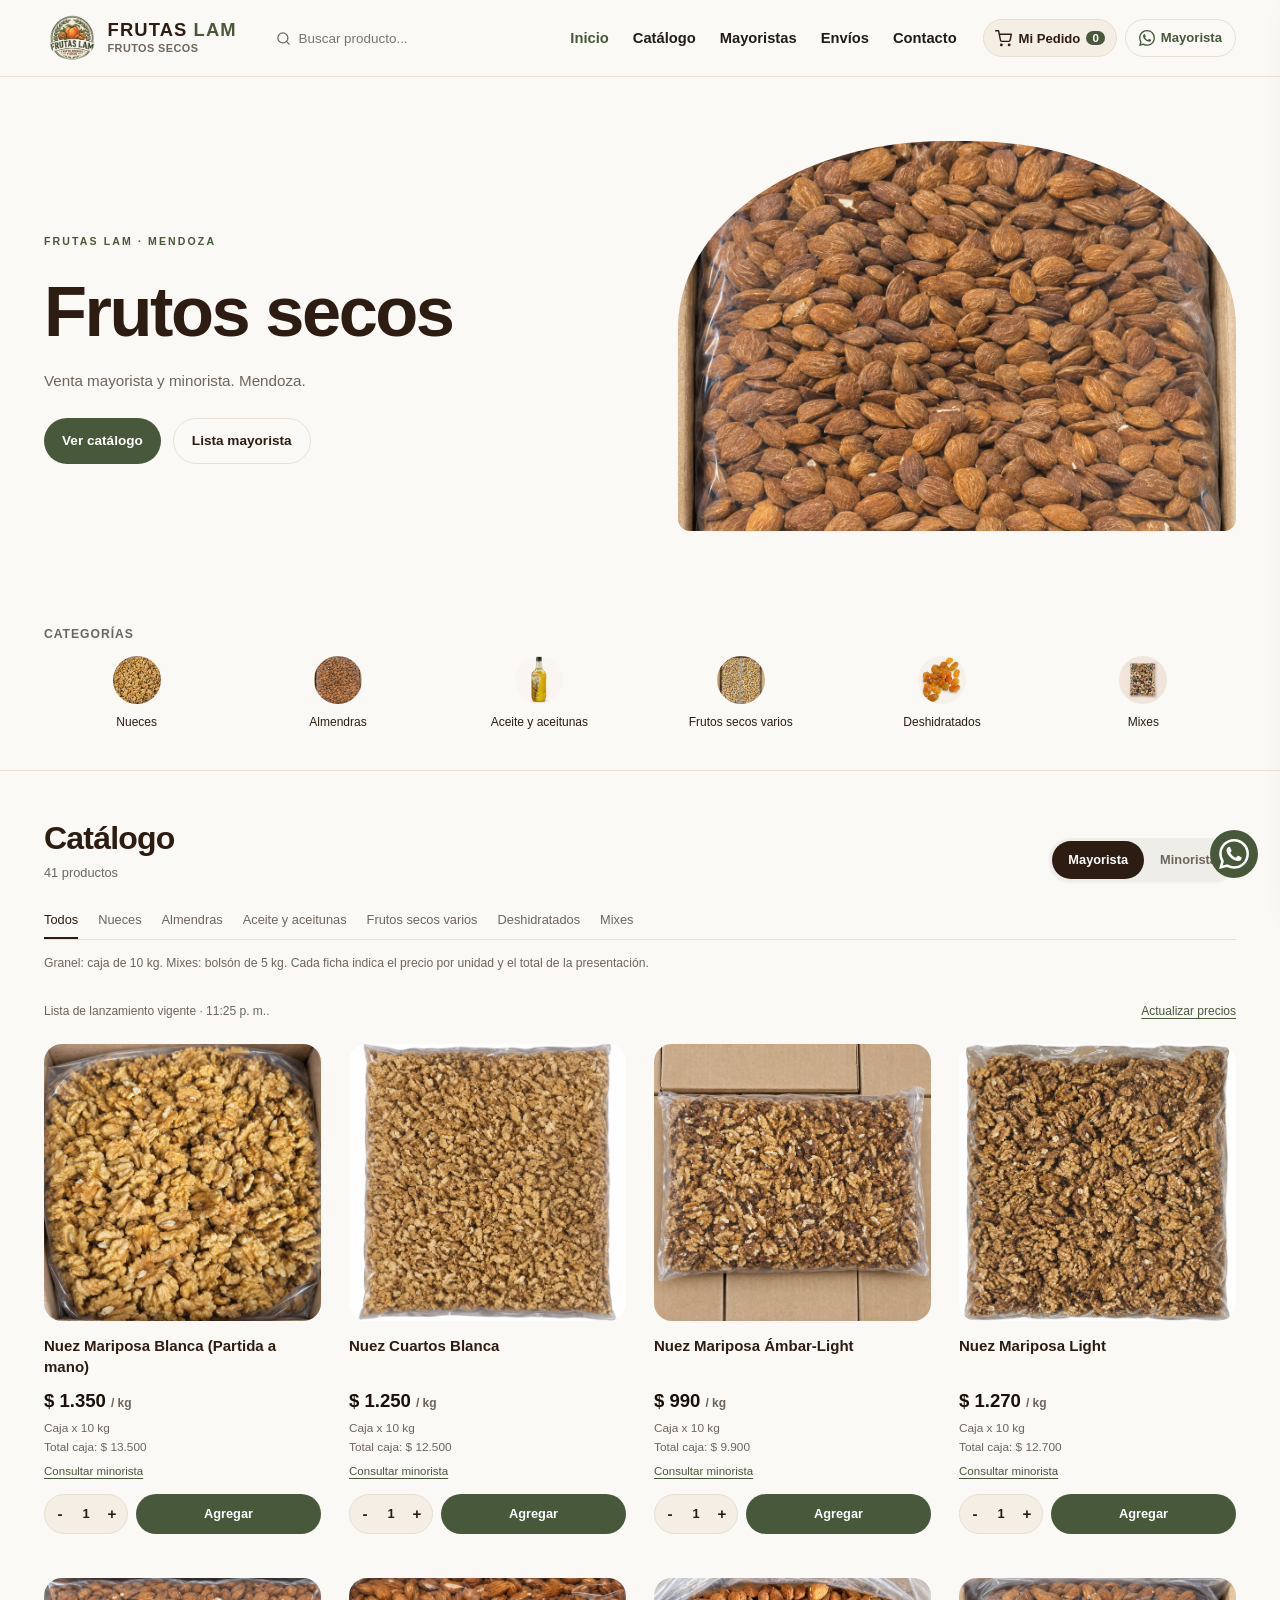
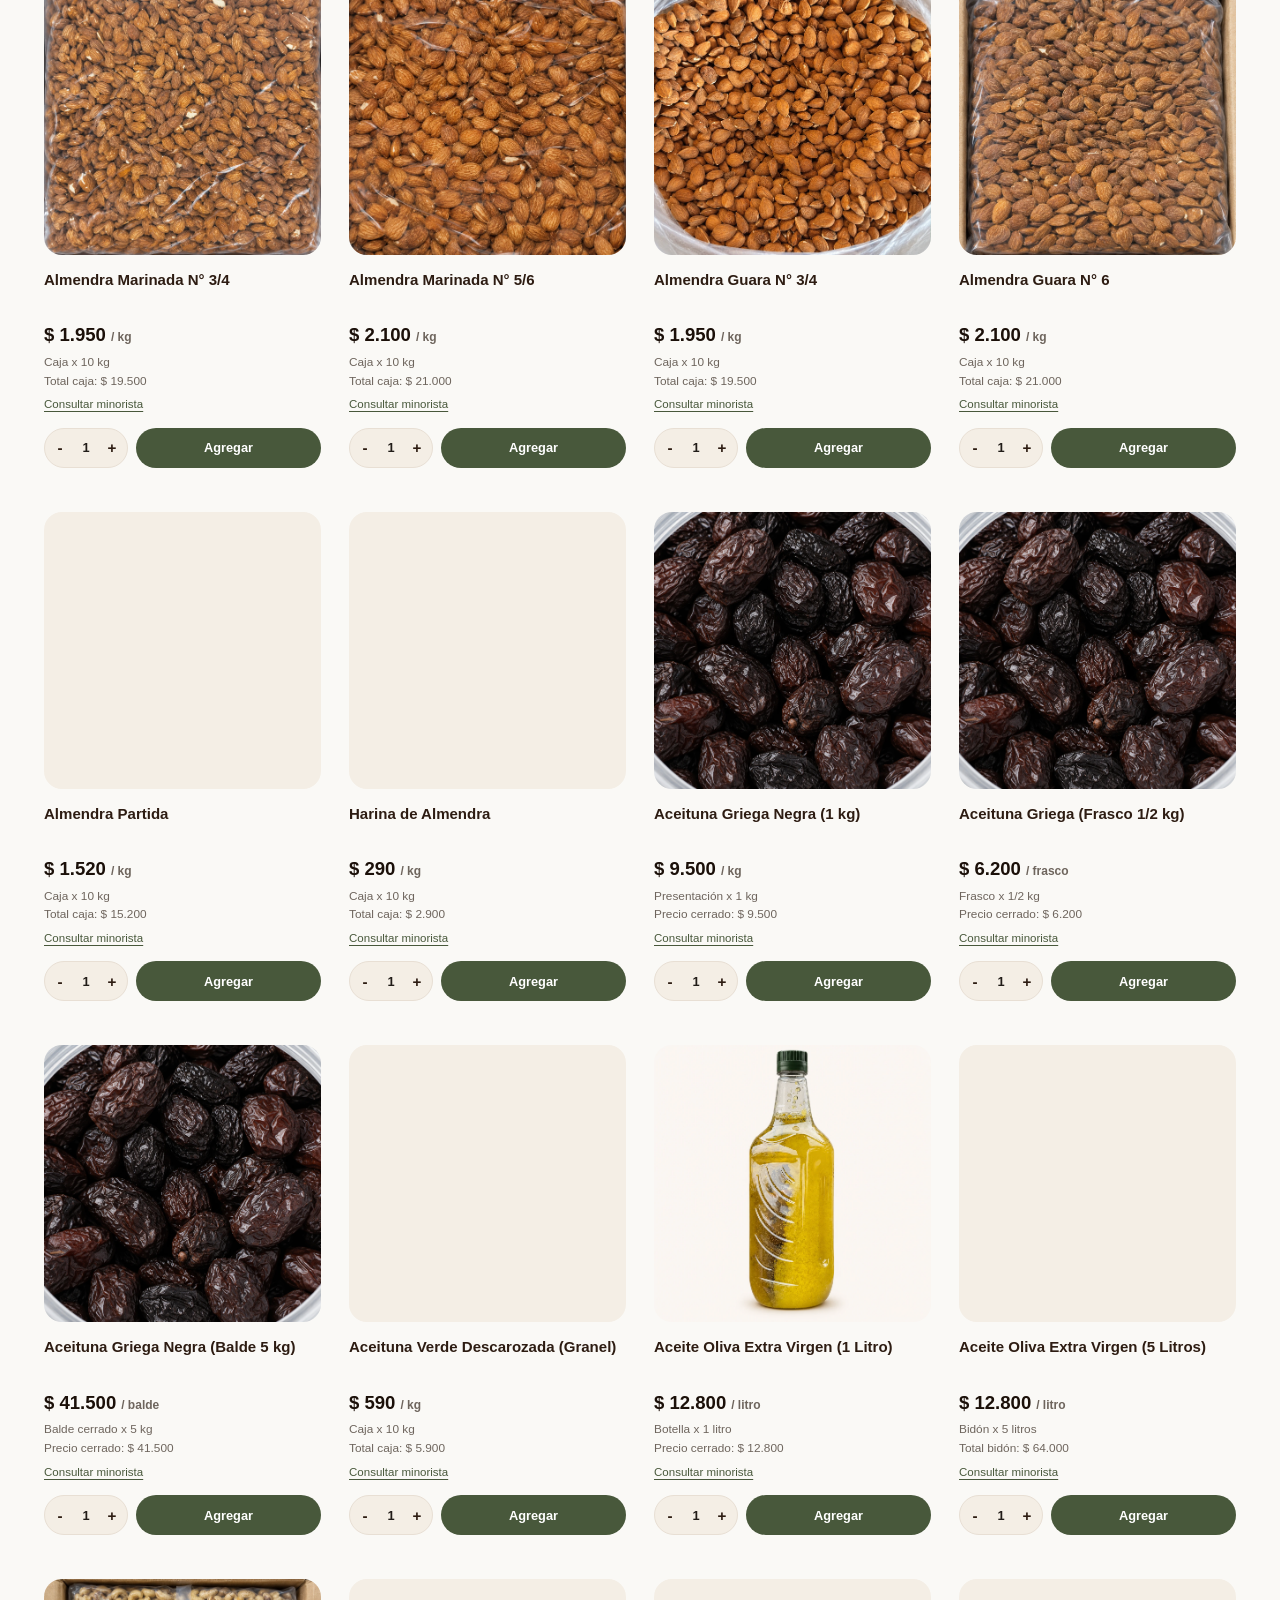
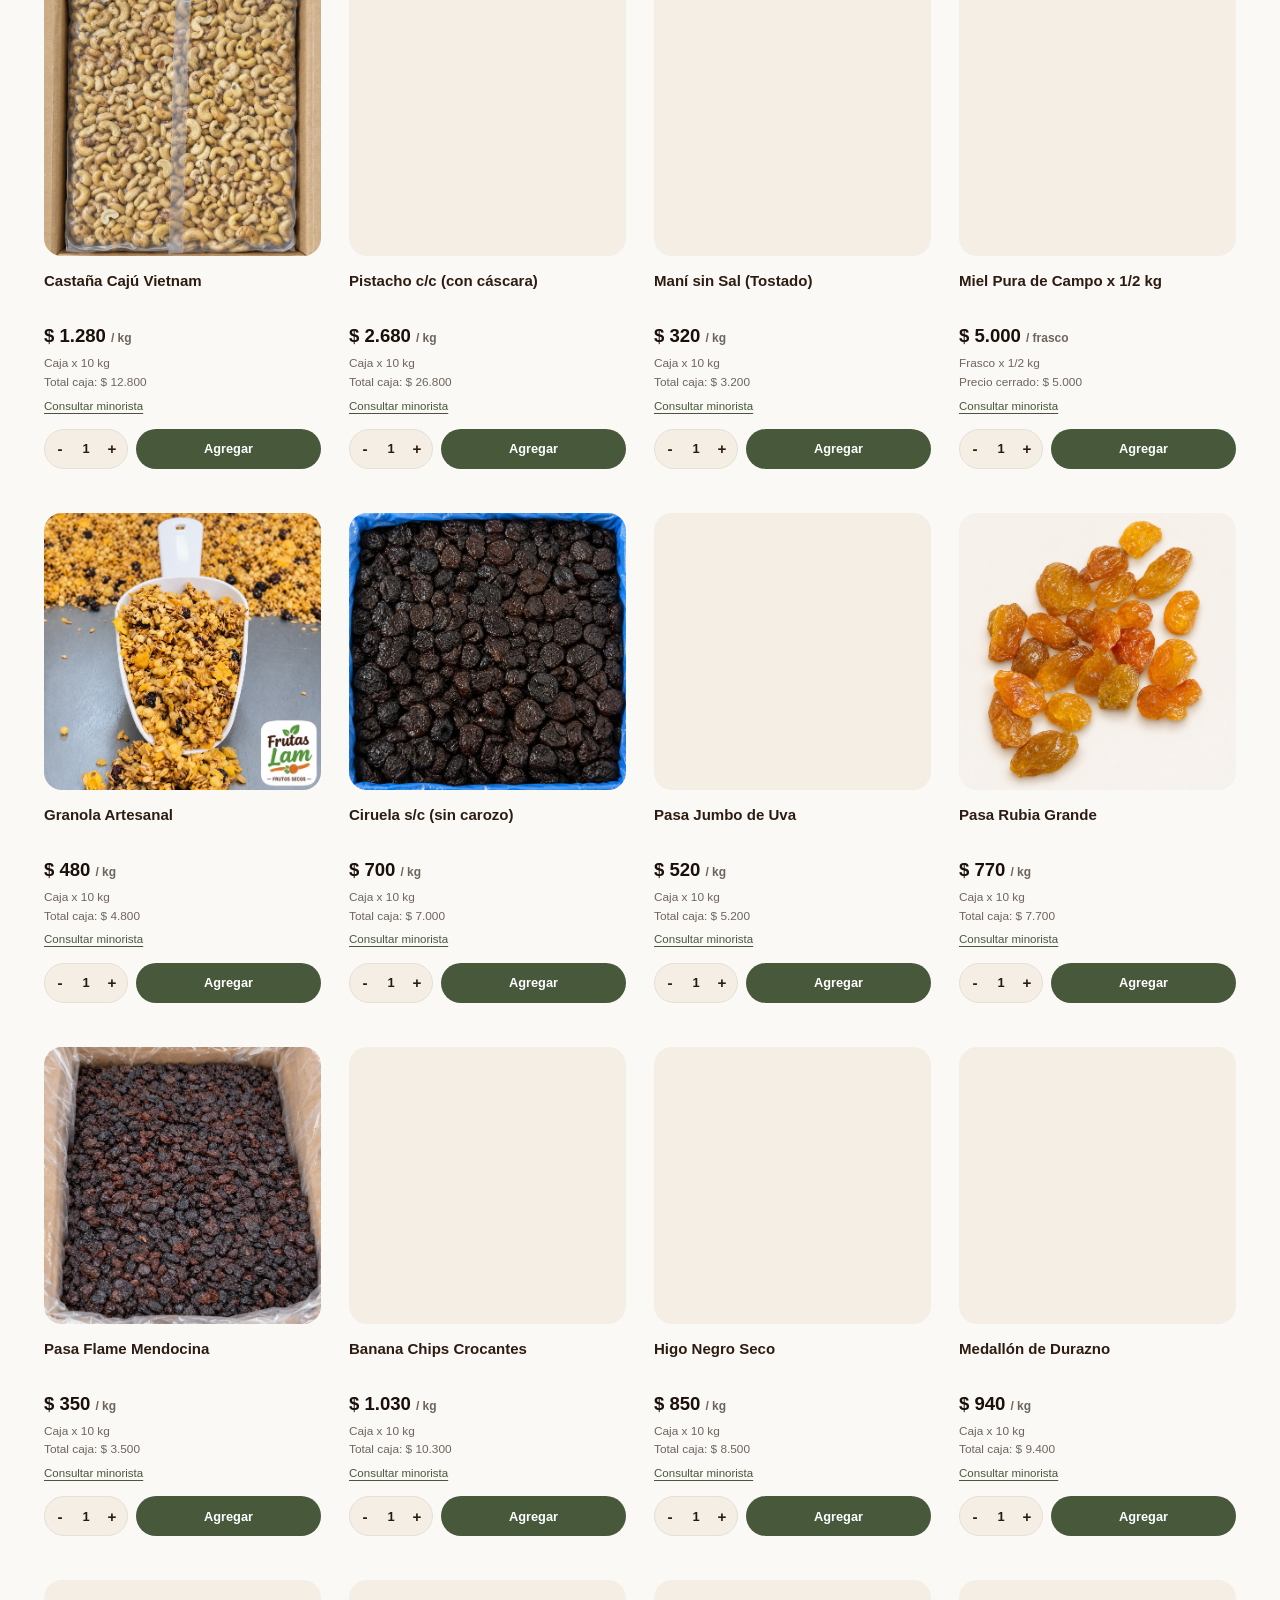
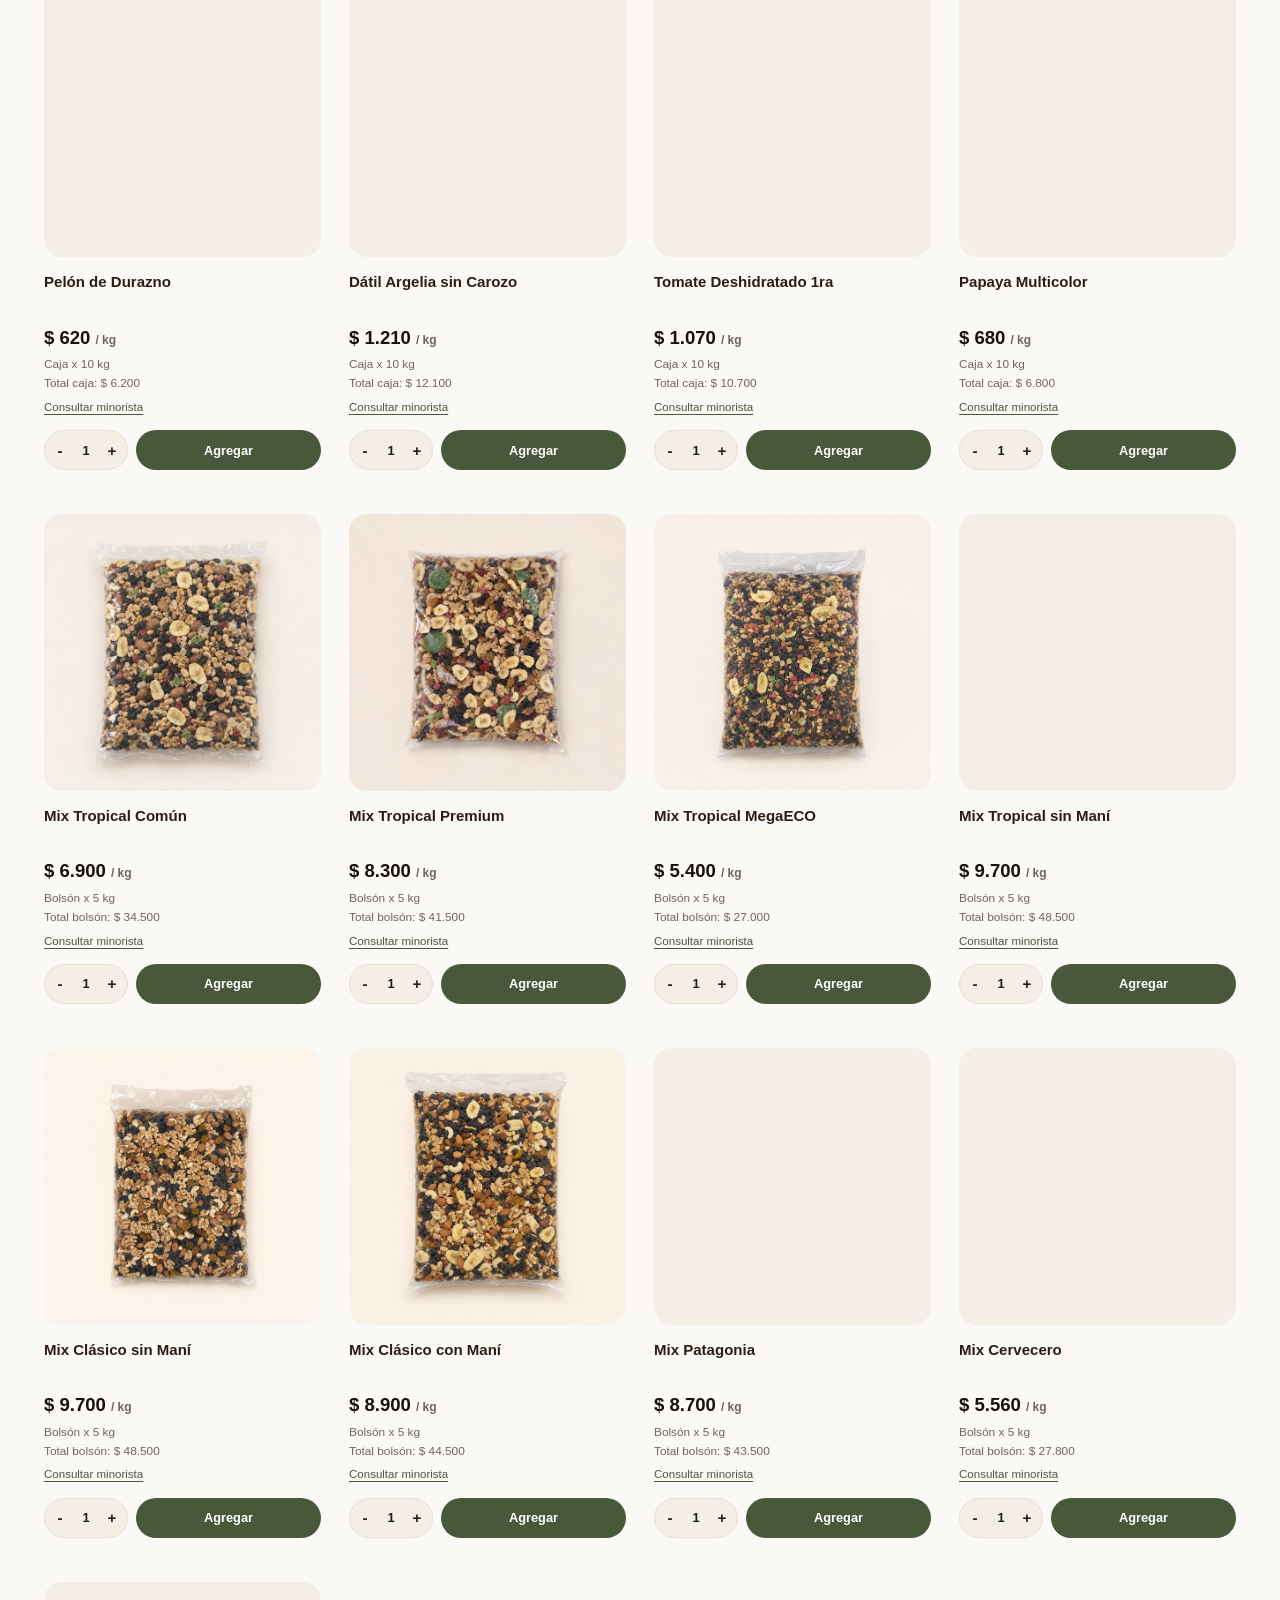
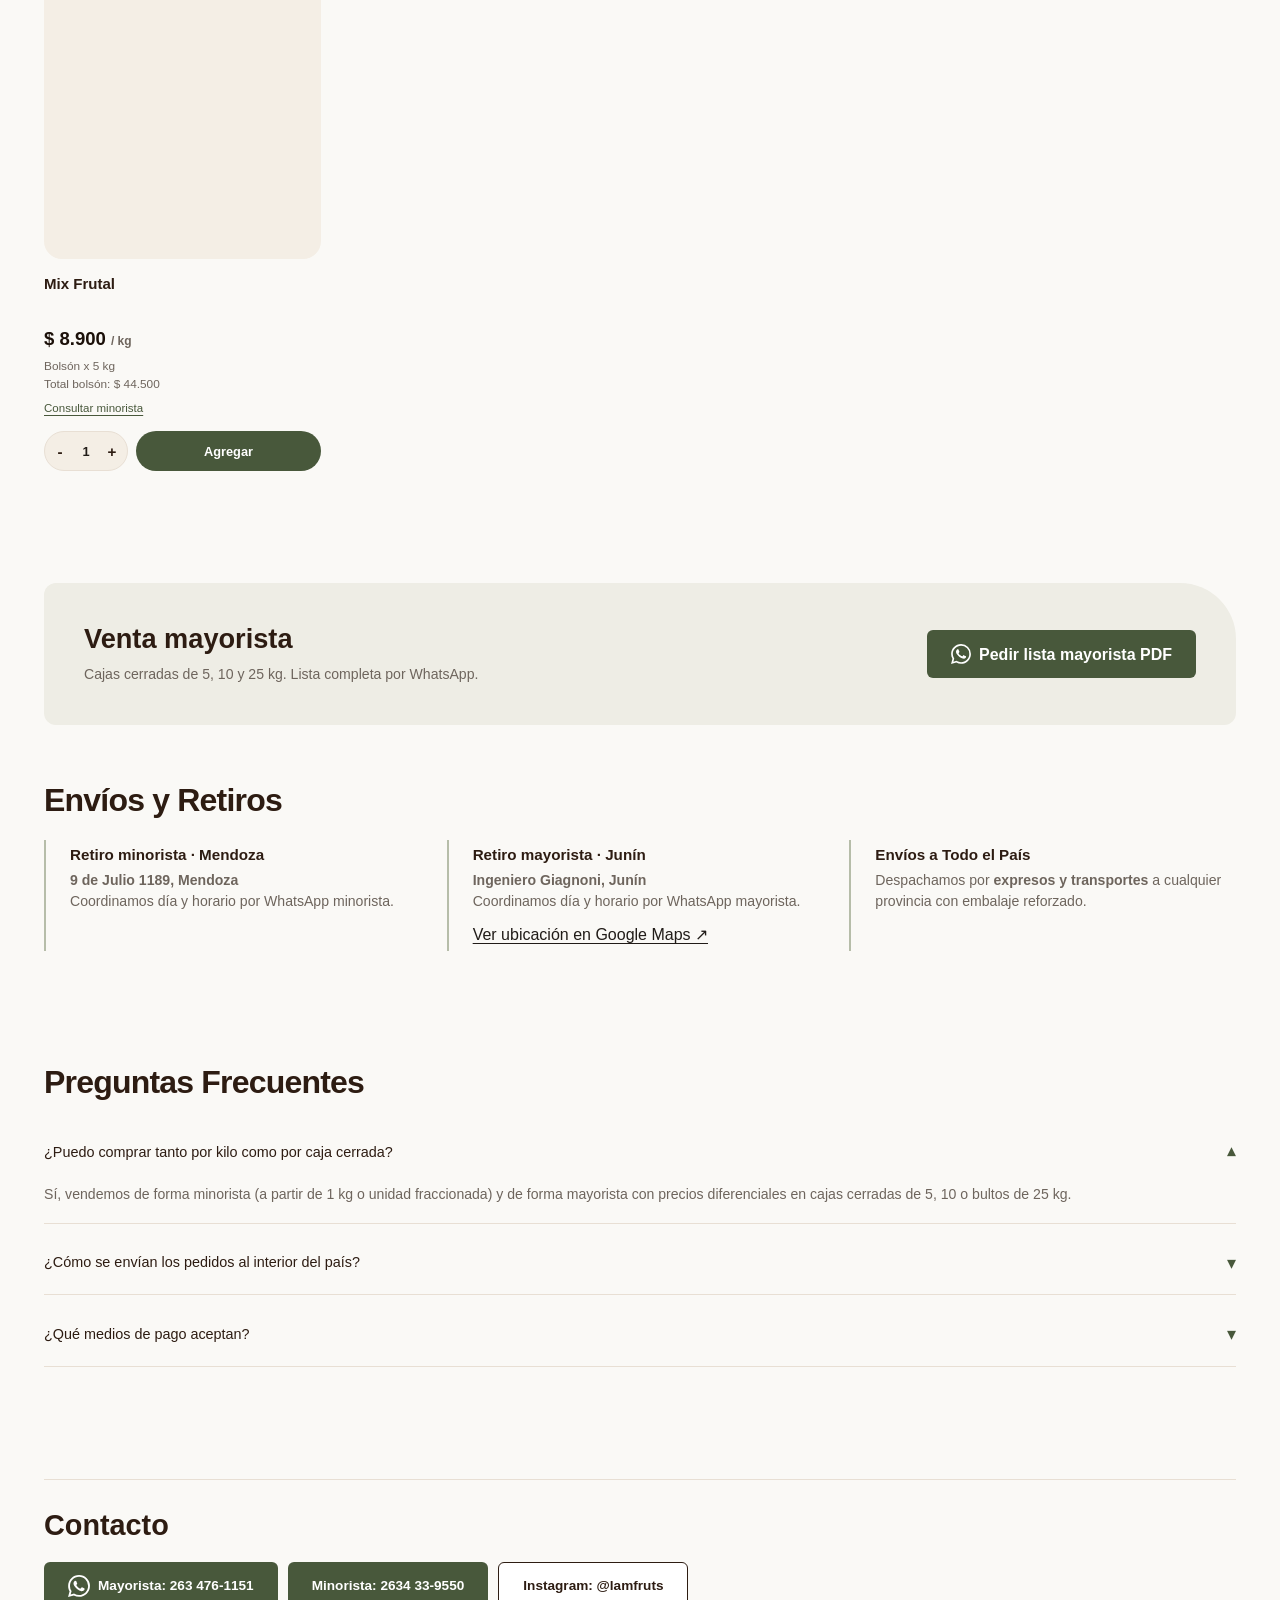
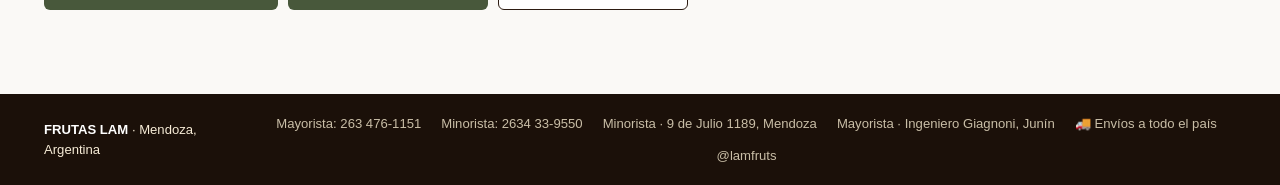
==== commit 5ee726c8: "Actualiza catálogo con fotos finales, presentaciones y Excel de precios" ====
--- a/index.html
+++ b/index.html
@@ -15,7 +15,7 @@
   <!-- Favicon -->
   <link rel="icon" type="image/png" href="assets/logo-lam.png">
 
-  <link rel="stylesheet" href="styles.css">
+  <link rel="stylesheet" href="styles.css?v=20261104-catalogo-final">
 </head>
 <body>
 
@@ -125,7 +125,7 @@
       </div>
 
     </div>
-    <figure class="hero-visual"><img class="hero-photo" src="assets/almendras.jpg" alt="Almendras seleccionadas" fetchpriority="high"></figure>
+    <figure class="hero-visual"><img class="hero-photo" src="assets/productos/almendra-guara-6.webp" alt="Almendras seleccionadas" fetchpriority="high"></figure>
     </div>
   </section>
 
@@ -138,24 +138,28 @@
 
       <div class="categories-grid">
         <button type="button" class="category-card" data-category="Nueces" aria-pressed="false">
-          <div class="category-img-wrap"><img src="assets/nueces.jpg" alt="Nueces" loading="lazy"></div>
+          <div class="category-img-wrap"><img src="assets/productos/nuez-mariposa-blanca-partida-a-mano.webp" alt="Nueces" loading="lazy"></div>
           <h3>Nueces</h3>
         </button>
         <button type="button" class="category-card" data-category="Almendras" aria-pressed="false">
-          <div class="category-img-wrap"><img src="assets/almendras.jpg" alt="Almendras" loading="lazy"></div>
+          <div class="category-img-wrap"><img src="assets/productos/almendra-guara-6.webp" alt="Almendras" loading="lazy"></div>
           <h3>Almendras</h3>
         </button>
         <button type="button" class="category-card" data-category="Aceite y aceitunas" aria-pressed="false">
-          <div class="category-img-wrap"><img src="assets/aceite-oliva.jpg" alt="Aceite y aceitunas" loading="lazy"></div>
+          <div class="category-img-wrap"><img src="assets/productos/aceite-de-oliva-1l.webp" alt="Aceite y aceitunas" loading="lazy"></div>
           <h3>Aceite y aceitunas</h3>
         </button>
         <button type="button" class="category-card" data-category="Frutos secos varios" aria-pressed="false">
-          <div class="category-img-wrap"><img src="assets/castanas-caju.jpg" alt="Frutos secos varios" loading="lazy"></div>
+          <div class="category-img-wrap"><img src="assets/productos/castana-de-caju-vietnam.webp" alt="Frutos secos varios" loading="lazy"></div>
           <h3>Frutos secos varios</h3>
         </button>
         <button type="button" class="category-card" data-category="Deshidratados" aria-pressed="false">
-          <div class="category-img-wrap"><img src="assets/pasas-uva.jpg" alt="Deshidratados" loading="lazy"></div>
+          <div class="category-img-wrap"><img src="assets/productos/pasa-rubia-grande.webp" alt="Deshidratados" loading="lazy"></div>
           <h3>Deshidratados</h3>
+        </button>
+        <button type="button" class="category-card" data-category="Mixes" aria-pressed="false">
+          <div class="category-img-wrap"><img src="assets/productos/tropical-premium.webp" alt="Mixes" loading="lazy"></div>
+          <h3>Mixes</h3>
         </button>
       </div>
     </div>
@@ -194,11 +198,12 @@
         <button type="button" class="filter-tab" data-filter="Aceite y aceitunas" aria-pressed="false">Aceite y aceitunas</button>
         <button type="button" class="filter-tab" data-filter="Frutos secos varios" aria-pressed="false">Frutos secos varios</button>
         <button type="button" class="filter-tab" data-filter="Deshidratados" aria-pressed="false">Deshidratados</button>
+        <button type="button" class="filter-tab" data-filter="Mixes" aria-pressed="false">Mixes</button>
       </div>
 
       <!-- Alerta dinámica de modo mayorista -->
       <div class="mode-info-banner wholesale-active" id="modeInfoBanner">
-        <span id="modeInfoText">Precios por kg llevando caja cerrada. Seleccioná Mayorista o Minorista para ver sus precios.</span>
+        <span id="modeInfoText">Granel: caja de 10 kg. Mixes: bolsón de 5 kg. Cada ficha indica su precio por unidad y el total de la presentación.</span>
       </div>
 
       <div class="price-sync-bar">
@@ -448,8 +453,8 @@
   <div class="toast-container" id="toastContainer" role="status" aria-live="polite"></div>
 
   <!-- Scripts -->
-  <script src="prices-config.js"></script>
-  <script src="prices.js"></script>
-  <script src="app.js"></script>
+  <script src="prices-config.js?v=20261104-catalogo-final"></script>
+  <script src="prices.js?v=20261104-catalogo-final"></script>
+  <script src="app.js?v=20261104-catalogo-final"></script>
 </body>
 </html>
--- a/styles.css
+++ b/styles.css
@@ -533,7 +533,7 @@
    =================================================================== */
 .hero-section {
   position: relative;
-  background-image: url('assets/hero-nuts.webp');
+  background-image: url('assets/productos/almendra-guara-6.webp');
   background-size: cover;
   background-position: center 30%;
   padding-top: clamp(48px, 8vw, 84px);
@@ -2070,7 +2070,7 @@
 .products-grid { grid-template-columns: repeat(4, minmax(0, 1fr)); gap: 44px 28px; }
 .product-card { background: transparent; border: 0; border-radius: 0; overflow: visible; }
 .product-card:hover { transform: none; box-shadow: none; border: 0; }
-.product-img-box { border-radius: 18px; aspect-ratio: 1.12; background: var(--color-bg-alt); }
+.product-img-box { border-radius: 18px; aspect-ratio: 1; background: var(--color-bg-alt); }
 .product-card:hover .product-img-box img { transform: scale(1.035); }
 .product-body { padding: 14px 0 0; gap: 0; }
 .product-name { font-size: 0.94rem; font-weight: 600; line-height: 1.4; min-height: 2.8em; margin-bottom: 10px; display: block; overflow: visible; -webkit-line-clamp: unset; }
@@ -2210,8 +2210,8 @@
   .shipping-simple-grid { grid-template-columns: 1fr; }
 }
 
-/* Cinco familias de productos y lectura de precios visible. */
-.categories-grid { grid-template-columns: repeat(5, minmax(0, 1fr)); }
+/* Familias de productos y lectura de precios visible. */
+.categories-grid { grid-template-columns: repeat(6, minmax(0, 1fr)); }
 .category-card.active h3 { color: var(--color-accent); text-decoration: underline; text-underline-offset: 5px; }
 .catalog-result-count { font-size: 0.8rem; color: var(--color-text-muted); margin-top: 5px; }
 .price-sync-bar { display: flex; align-items: center; justify-content: space-between; flex-wrap: wrap; gap: 8px 16px; margin-bottom: 18px; font-size: 0.75rem; color: var(--color-text-muted); }
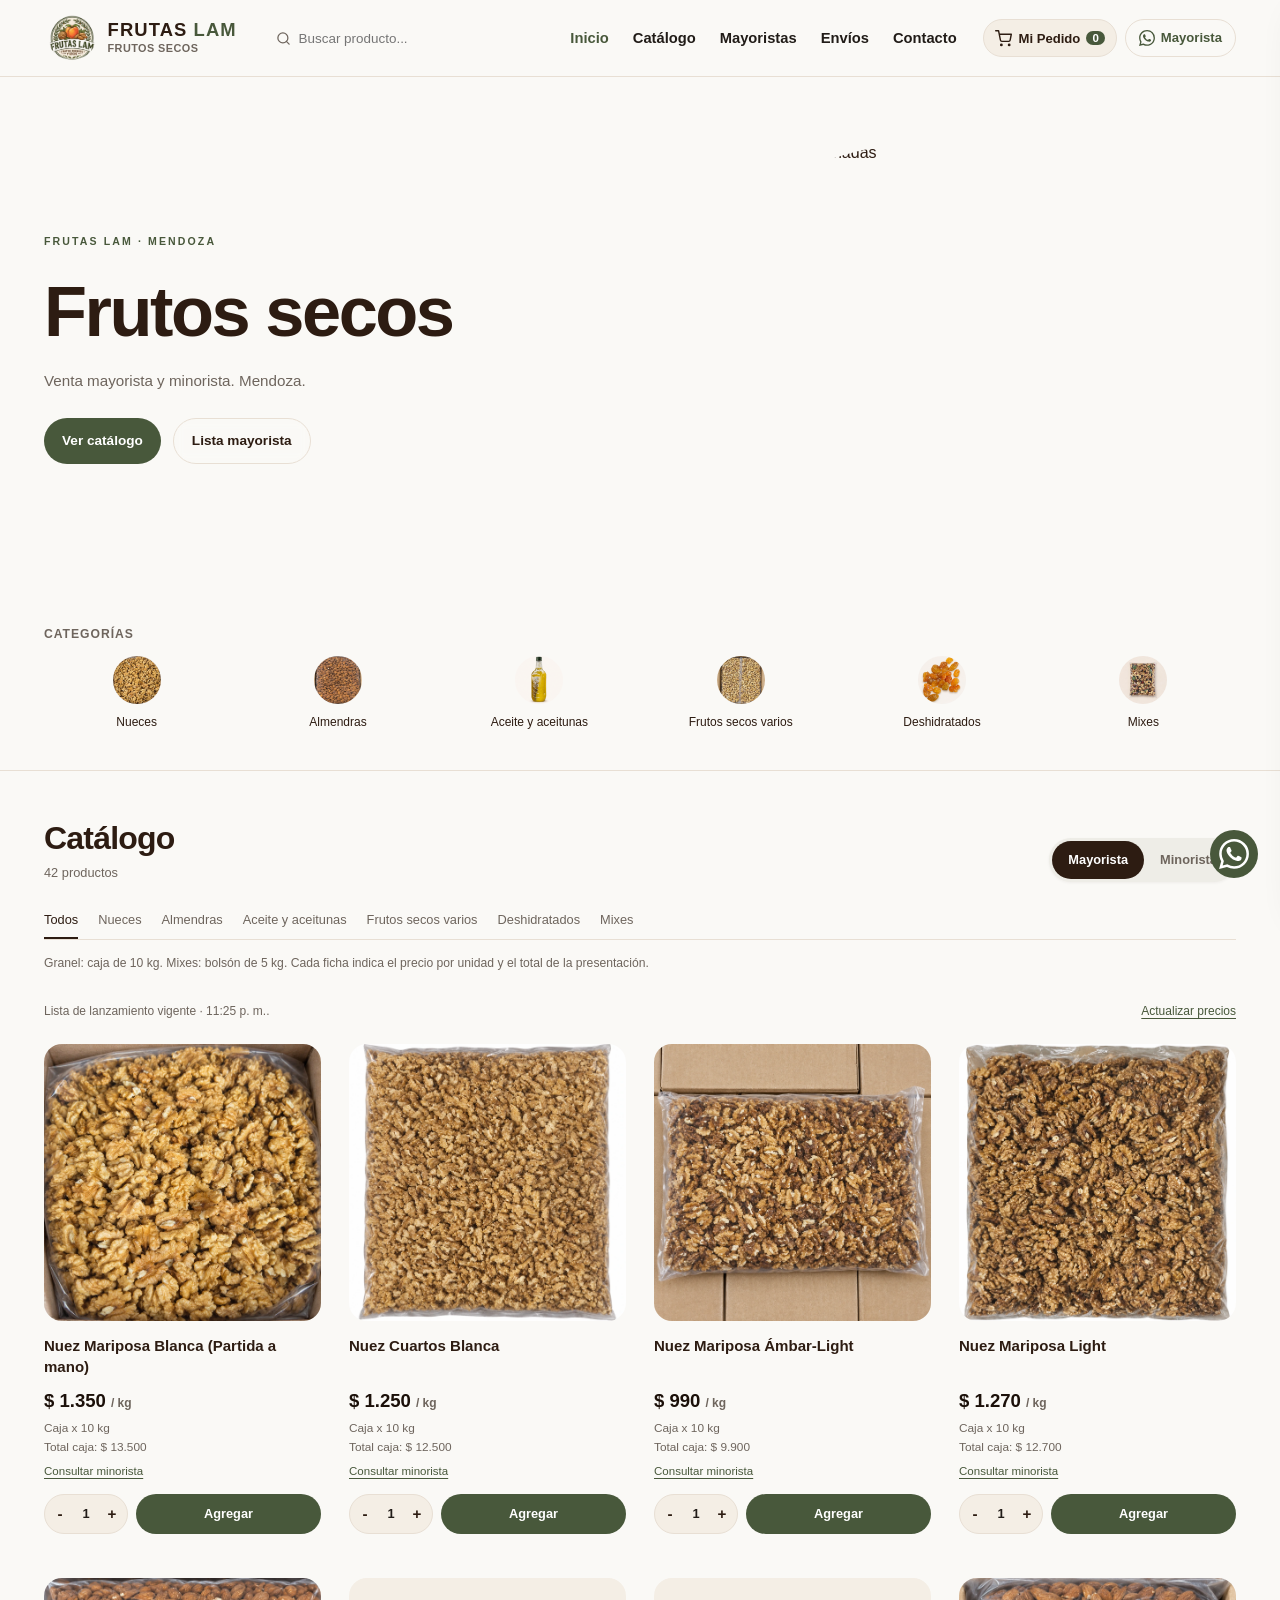
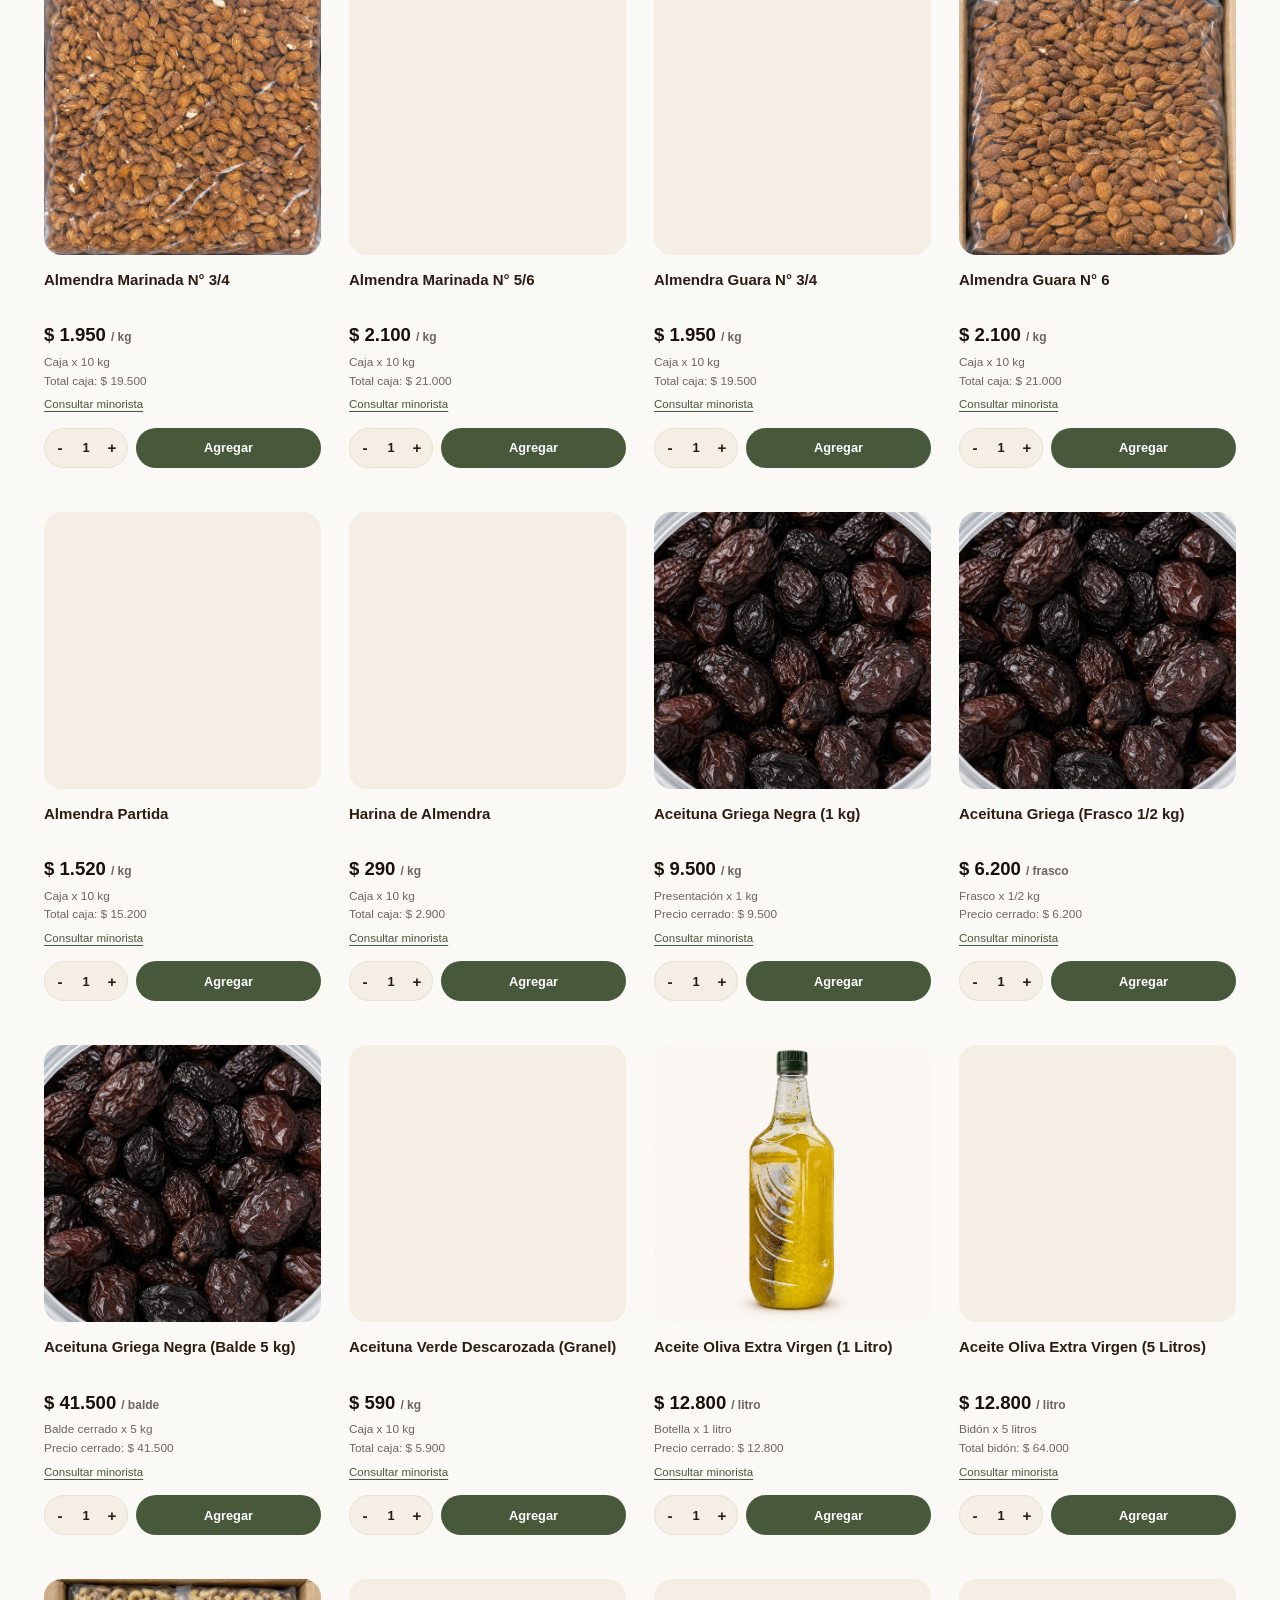
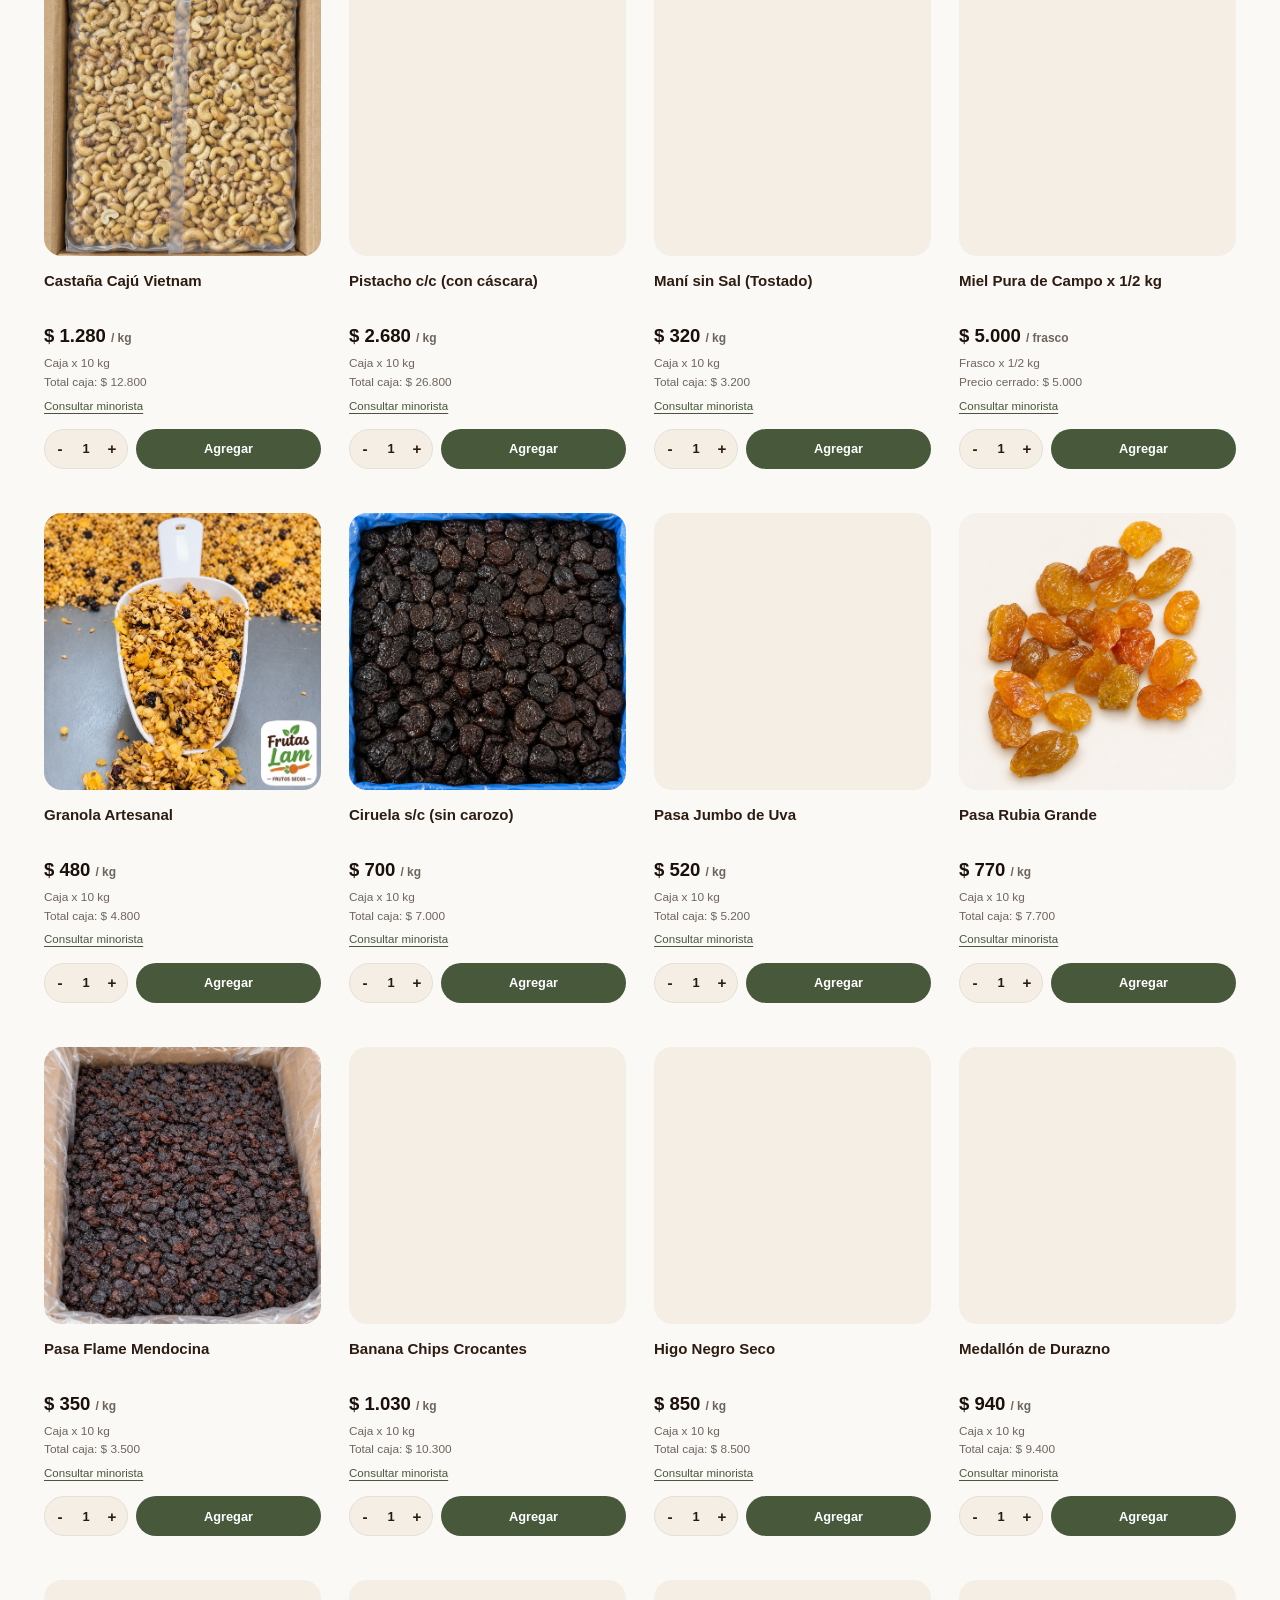
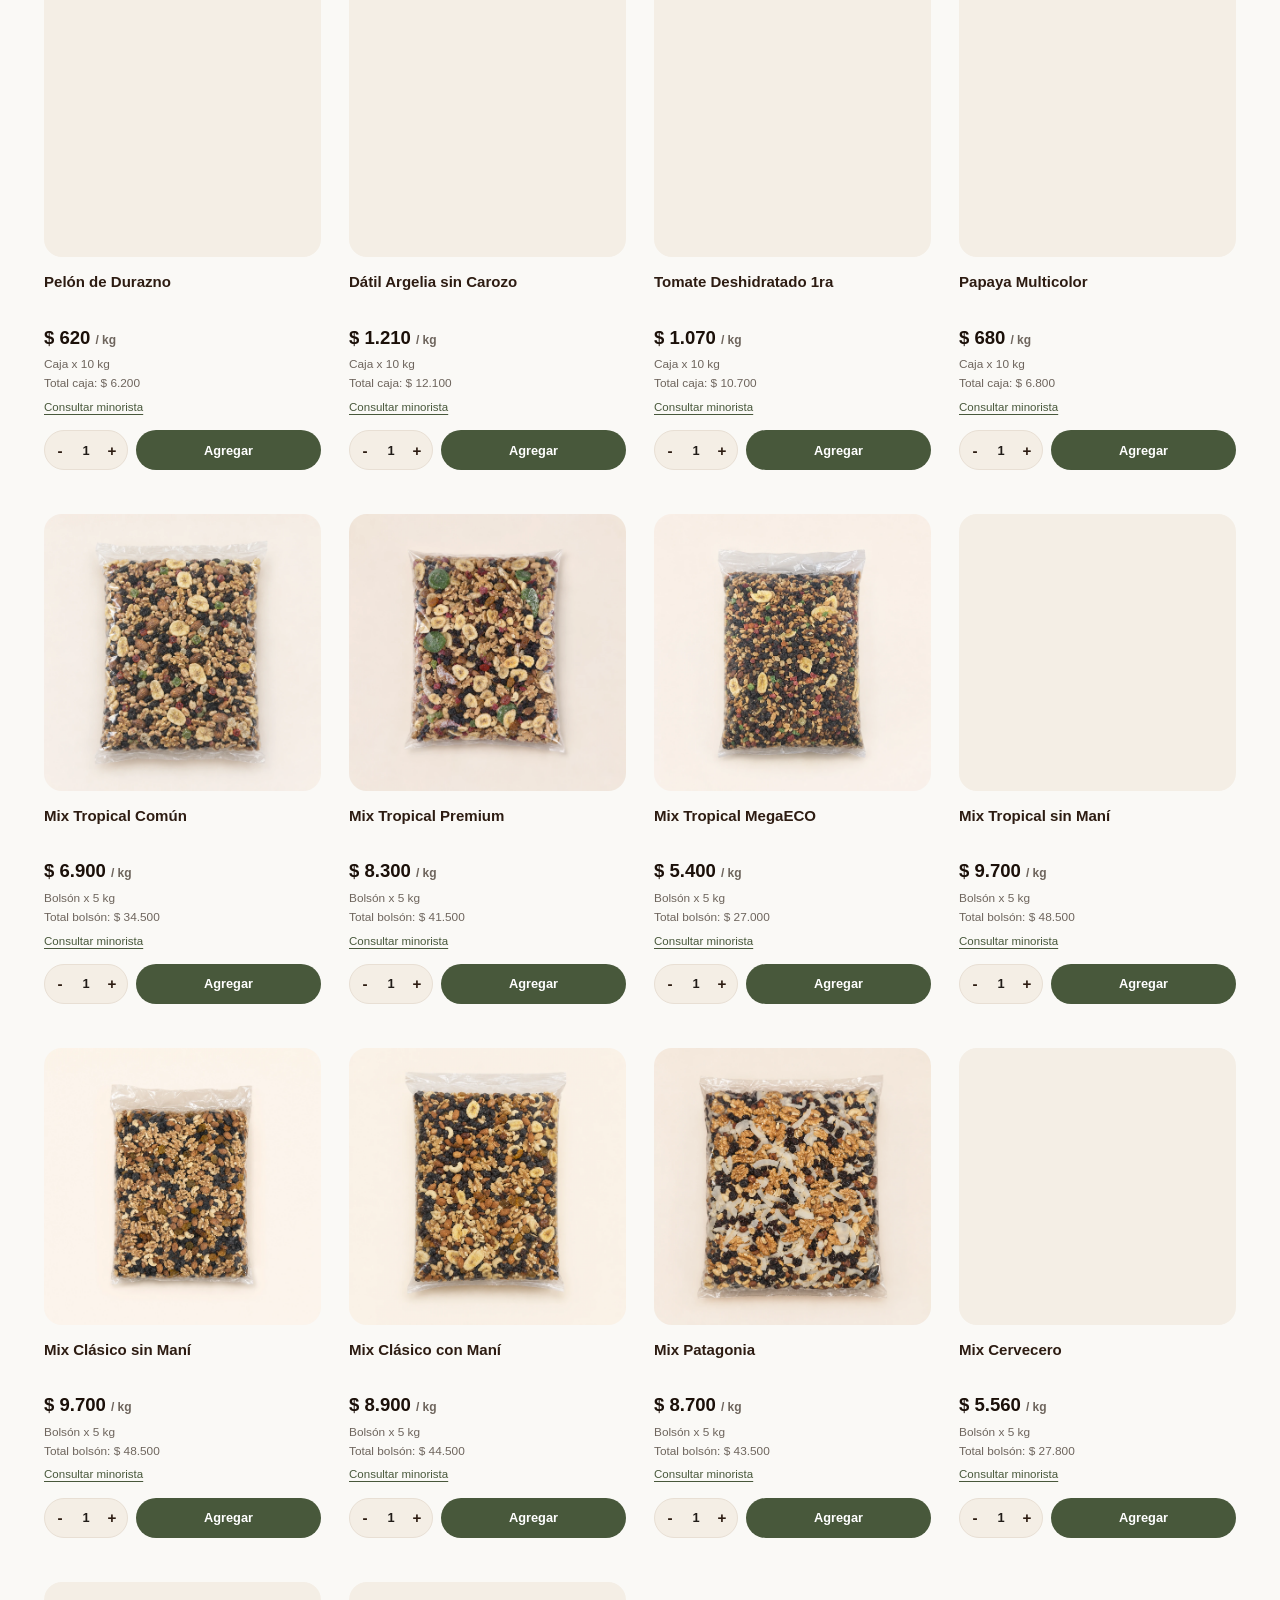
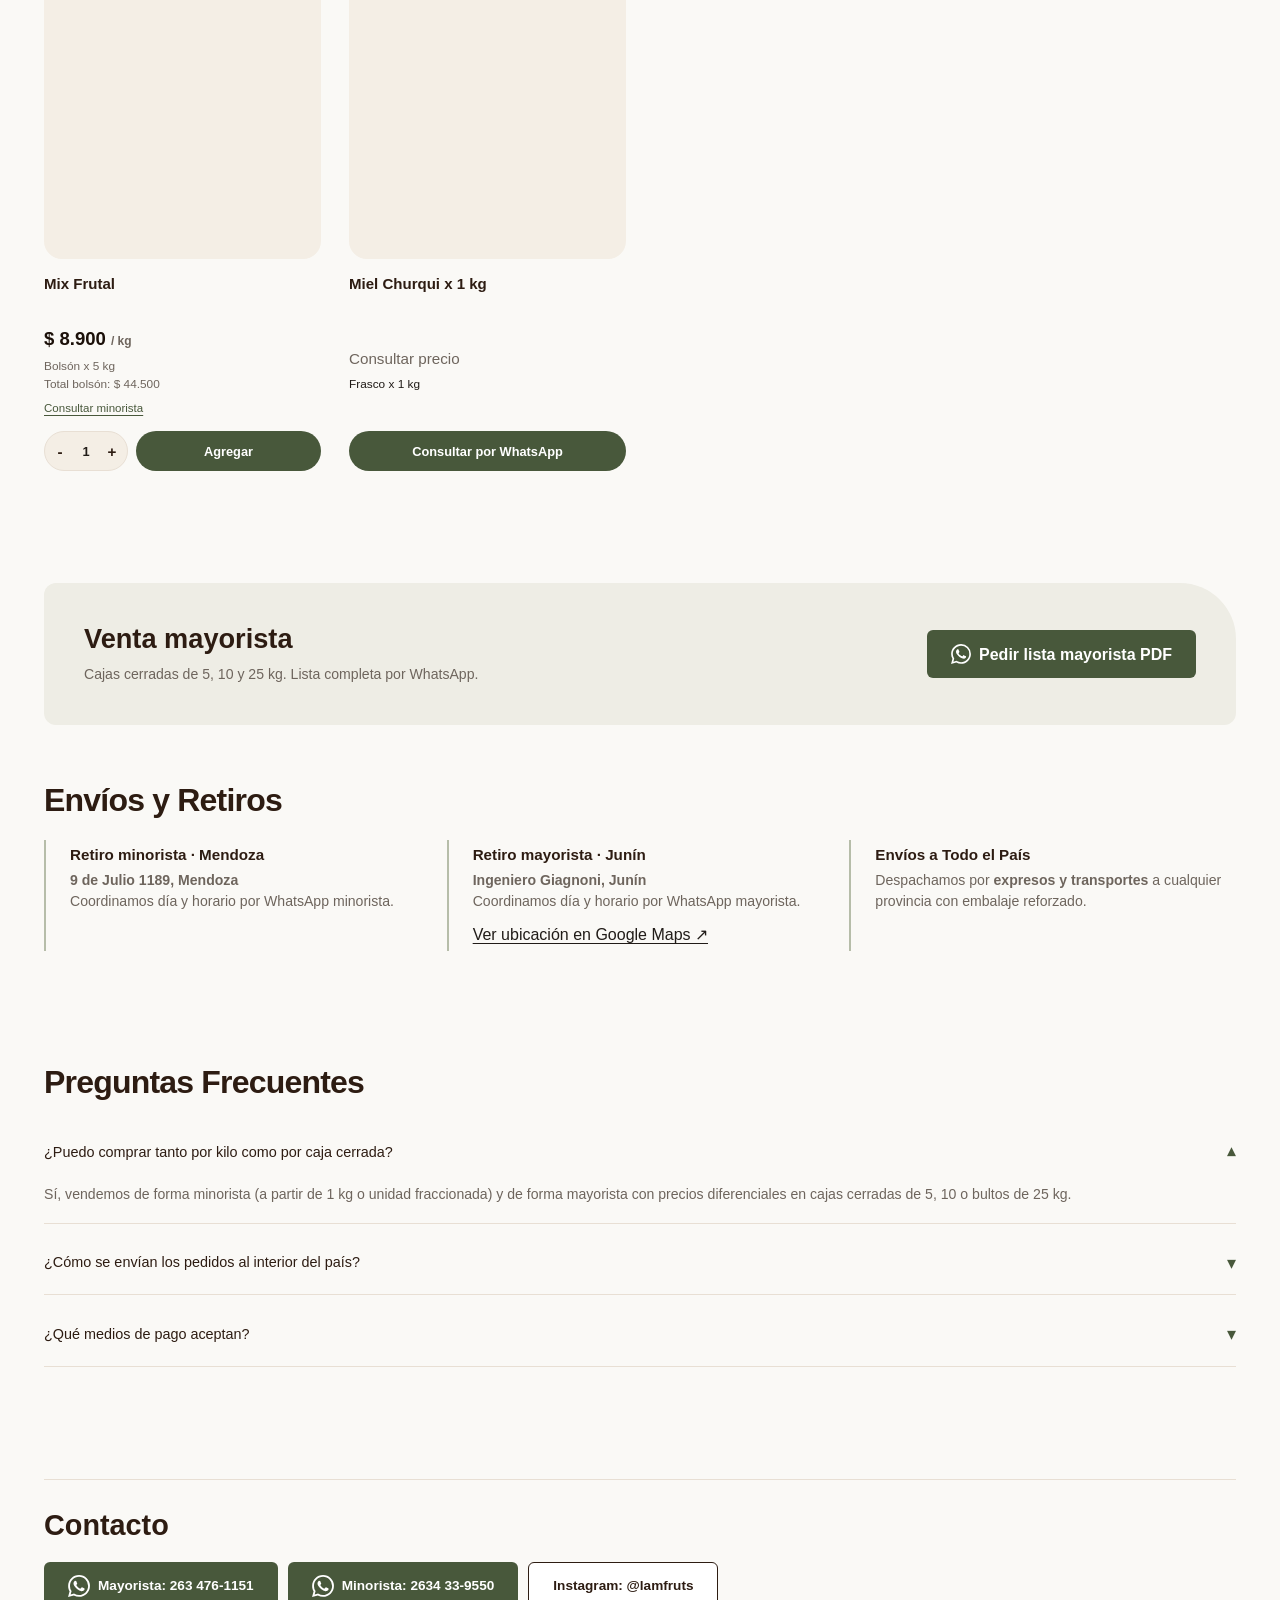
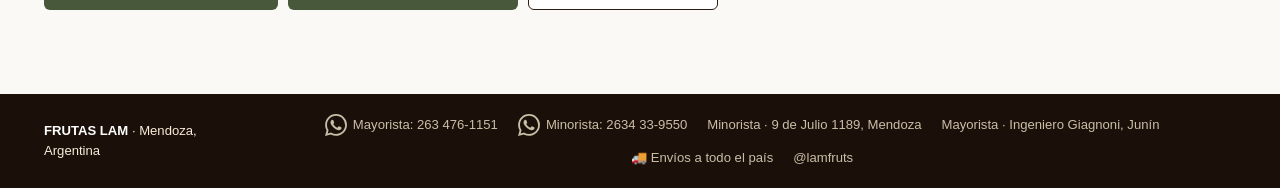
==== commit 9e35f9e1: "Agrega miel Churqui para consultar y restaura banner y contactos WhatsApp" ====
--- a/index.html
+++ b/index.html
@@ -15,7 +15,7 @@
   <!-- Favicon -->
   <link rel="icon" type="image/png" href="assets/logo-lam.png">
 
-  <link rel="stylesheet" href="styles.css?v=20261104-catalogo-final">
+  <link rel="stylesheet" href="styles.css?v=20261104-contactos-miel">
 </head>
 <body>
 
@@ -125,7 +125,7 @@
       </div>
 
     </div>
-    <figure class="hero-visual"><img class="hero-photo" src="assets/productos/almendra-guara-6.webp" alt="Almendras seleccionadas" fetchpriority="high"></figure>
+    <figure class="hero-visual"><img class="hero-photo" src="assets/almendras.jpg" alt="Almendras seleccionadas" fetchpriority="high"></figure>
     </div>
   </section>
 
@@ -335,7 +335,7 @@
             <svg viewBox="0 0 24 24" width="22" height="22" fill="currentColor"><path d="M17.472 14.382c-.297-.149-1.758-.867-2.03-.967-.273-.099-.471-.148-.67.15-.197.297-.767.966-.94 1.164-.173.199-.347.223-.644.075-.297-.15-1.255-.463-2.39-1.475-.883-.788-1.48-1.761-1.653-2.059-.173-.297-.018-.458.13-.606.134-.133.298-.347.446-.52.149-.174.198-.298.298-.497.099-.198.05-.371-.025-.52-.075-.149-.669-1.612-.916-2.207-.242-.579-.487-.5-.669-.51-.173-.008-.371-.01-.57-.01-.198 0-.52.074-.792.372-.272.297-1.04 1.016-1.04 2.479 0 1.462 1.065 2.875 1.213 3.074.149.198 2.096 3.2 5.077 4.487.709.306 1.262.489 1.694.625.712.227 1.36.195 1.871.118.571-.085 1.758-.719 2.006-1.413.248-.694.248-1.289.173-1.413-.074-.124-.272-.198-.57-.347m-5.421 7.403h-.004a9.87 9.87 0 01-5.031-1.378l-.361-.214-3.741.982.998-3.648-.235-.374a9.86 9.86 0 01-1.51-5.26c.001-5.45 4.436-9.884 9.888-9.884 2.64 0 5.122 1.03 6.988 2.898a9.825 9.825 0 012.893 6.994c-.003 5.45-4.437 9.884-9.885 9.884m8.413-18.297A11.815 11.815 0 0012.05 0C5.495 0 .16 5.335.157 11.892c0 2.096.547 4.142 1.588 5.945L.057 24l6.305-1.654a11.882 11.882 0 005.683 1.448h.005c6.554 0 11.89-5.335 11.893-11.893a11.821 11.821 0 00-3.48-8.413z"/></svg>
             Mayorista: 263 476-1151
           </a>
-          <a href="https://wa.me/5492634339550?text=Hola%20Frutas%20LAM,%20quisiera%20hacer%20un%20pedido%20minorista" target="_blank" rel="noopener noreferrer" class="btn btn-accent btn-lg">Minorista: 2634 33-9550</a>
+          <a href="https://wa.me/5492634339550?text=Hola%20Frutas%20LAM,%20quisiera%20hacer%20un%20pedido%20minorista" target="_blank" rel="noopener noreferrer" class="btn btn-accent btn-lg"><svg aria-hidden="true" focusable="false" viewBox="0 0 24 24" width="22" height="22" fill="currentColor"><path d="M17.472 14.382c-.297-.149-1.758-.867-2.03-.967-.273-.099-.471-.148-.67.15-.197.297-.767.966-.94 1.164-.173.199-.347.223-.644.075-.297-.15-1.255-.463-2.39-1.475-.883-.788-1.48-1.761-1.653-2.059-.173-.297-.018-.458.13-.606.134-.133.298-.347.446-.52.149-.174.198-.298.298-.497.099-.198.05-.371-.025-.52-.075-.149-.669-1.612-.916-2.207-.242-.579-.487-.5-.669-.51-.173-.008-.371-.01-.57-.01-.198 0-.52.074-.792.372-.272.297-1.04 1.016-1.04 2.479 0 1.462 1.065 2.875 1.213 3.074.149.198 2.096 3.2 5.077 4.487.709.306 1.262.489 1.694.625.712.227 1.36.195 1.871.118.571-.085 1.758-.719 2.006-1.413.248-.694.248-1.289.173-1.413-.074-.124-.272-.198-.57-.347m-5.421 7.403h-.004a9.87 9.87 0 01-5.031-1.378l-.361-.214-3.741.982.998-3.648-.235-.374a9.86 9.86 0 01-1.51-5.26c.001-5.45 4.436-9.884 9.888-9.884 2.64 0 5.122 1.03 6.988 2.898a9.825 9.825 0 012.893 6.994c-.003 5.45-4.437 9.884-9.885 9.884m8.413-18.297A11.815 11.815 0 0012.05 0C5.495 0 .16 5.335.157 11.892c0 2.096.547 4.142 1.588 5.945L.057 24l6.305-1.654a11.882 11.882 0 005.683 1.448h.005c6.554 0 11.89-5.335 11.893-11.893a11.821 11.821 0 00-3.48-8.413z"/></svg> Minorista: 2634 33-9550</a>
           <a href="https://www.instagram.com/lamfruts/" target="_blank" rel="noopener noreferrer" class="btn btn-outline-dark btn-lg">
             Instagram: @lamfruts
           </a>
@@ -352,8 +352,8 @@
         <strong>FRUTAS LAM</strong> · Mendoza, Argentina
       </div>
       <div class="footer-simple-links">
-        <a href="https://wa.me/5492634761151" target="_blank" rel="noopener noreferrer">Mayorista: 263 476-1151</a>
-        <a href="https://wa.me/5492634339550" target="_blank" rel="noopener noreferrer">Minorista: 2634 33-9550</a>
+        <a href="https://wa.me/5492634761151" target="_blank" rel="noopener noreferrer"><svg aria-hidden="true" focusable="false" viewBox="0 0 24 24" width="22" height="22" fill="currentColor"><path d="M17.472 14.382c-.297-.149-1.758-.867-2.03-.967-.273-.099-.471-.148-.67.15-.197.297-.767.966-.94 1.164-.173.199-.347.223-.644.075-.297-.15-1.255-.463-2.39-1.475-.883-.788-1.48-1.761-1.653-2.059-.173-.297-.018-.458.13-.606.134-.133.298-.347.446-.52.149-.174.198-.298.298-.497.099-.198.05-.371-.025-.52-.075-.149-.669-1.612-.916-2.207-.242-.579-.487-.5-.669-.51-.173-.008-.371-.01-.57-.01-.198 0-.52.074-.792.372-.272.297-1.04 1.016-1.04 2.479 0 1.462 1.065 2.875 1.213 3.074.149.198 2.096 3.2 5.077 4.487.709.306 1.262.489 1.694.625.712.227 1.36.195 1.871.118.571-.085 1.758-.719 2.006-1.413.248-.694.248-1.289.173-1.413-.074-.124-.272-.198-.57-.347m-5.421 7.403h-.004a9.87 9.87 0 01-5.031-1.378l-.361-.214-3.741.982.998-3.648-.235-.374a9.86 9.86 0 01-1.51-5.26c.001-5.45 4.436-9.884 9.888-9.884 2.64 0 5.122 1.03 6.988 2.898a9.825 9.825 0 012.893 6.994c-.003 5.45-4.437 9.884-9.885 9.884m8.413-18.297A11.815 11.815 0 0012.05 0C5.495 0 .16 5.335.157 11.892c0 2.096.547 4.142 1.588 5.945L.057 24l6.305-1.654a11.882 11.882 0 005.683 1.448h.005c6.554 0 11.89-5.335 11.893-11.893a11.821 11.821 0 00-3.48-8.413z"/></svg> Mayorista: 263 476-1151</a>
+        <a href="https://wa.me/5492634339550" target="_blank" rel="noopener noreferrer"><svg aria-hidden="true" focusable="false" viewBox="0 0 24 24" width="22" height="22" fill="currentColor"><path d="M17.472 14.382c-.297-.149-1.758-.867-2.03-.967-.273-.099-.471-.148-.67.15-.197.297-.767.966-.94 1.164-.173.199-.347.223-.644.075-.297-.15-1.255-.463-2.39-1.475-.883-.788-1.48-1.761-1.653-2.059-.173-.297-.018-.458.13-.606.134-.133.298-.347.446-.52.149-.174.198-.298.298-.497.099-.198.05-.371-.025-.52-.075-.149-.669-1.612-.916-2.207-.242-.579-.487-.5-.669-.51-.173-.008-.371-.01-.57-.01-.198 0-.52.074-.792.372-.272.297-1.04 1.016-1.04 2.479 0 1.462 1.065 2.875 1.213 3.074.149.198 2.096 3.2 5.077 4.487.709.306 1.262.489 1.694.625.712.227 1.36.195 1.871.118.571-.085 1.758-.719 2.006-1.413.248-.694.248-1.289.173-1.413-.074-.124-.272-.198-.57-.347m-5.421 7.403h-.004a9.87 9.87 0 01-5.031-1.378l-.361-.214-3.741.982.998-3.648-.235-.374a9.86 9.86 0 01-1.51-5.26c.001-5.45 4.436-9.884 9.888-9.884 2.64 0 5.122 1.03 6.988 2.898a9.825 9.825 0 012.893 6.994c-.003 5.45-4.437 9.884-9.885 9.884m8.413-18.297A11.815 11.815 0 0012.05 0C5.495 0 .16 5.335.157 11.892c0 2.096.547 4.142 1.588 5.945L.057 24l6.305-1.654a11.882 11.882 0 005.683 1.448h.005c6.554 0 11.89-5.335 11.893-11.893a11.821 11.821 0 00-3.48-8.413z"/></svg> Minorista: 2634 33-9550</a>
         <span>Minorista · 9 de Julio 1189, Mendoza</span>
         <a href="https://maps.app.goo.gl/3Xq155JCwf7fQ5Y49" target="_blank" rel="noopener noreferrer">Mayorista · Ingeniero Giagnoni, Junín</a>
         <span>🚚 Envíos a todo el país</span>
@@ -453,8 +453,8 @@
   <div class="toast-container" id="toastContainer" role="status" aria-live="polite"></div>
 
   <!-- Scripts -->
-  <script src="prices-config.js?v=20261104-catalogo-final"></script>
-  <script src="prices.js?v=20261104-catalogo-final"></script>
-  <script src="app.js?v=20261104-catalogo-final"></script>
+  <script src="prices-config.js?v=20261104-contactos-miel"></script>
+  <script src="prices.js?v=20261104-contactos-miel"></script>
+  <script src="app.js?v=20261104-contactos-miel"></script>
 </body>
 </html>
--- a/styles.css
+++ b/styles.css
@@ -2206,6 +2206,8 @@
 .shipping-simple-grid { grid-template-columns: repeat(3, minmax(0, 1fr)); }
 .contact-mini-actions { flex-wrap: wrap; }
 .footer-simple-links { flex-wrap: wrap; }
+.footer-simple-links a[href*="wa.me"] { display: inline-flex; align-items: center; gap: 6px; }
+.contact-mini-actions svg, .footer-simple-links a[href*="wa.me"] svg { flex-shrink: 0; }
 @media (max-width: 767px) {
   .shipping-simple-grid { grid-template-columns: 1fr; }
 }
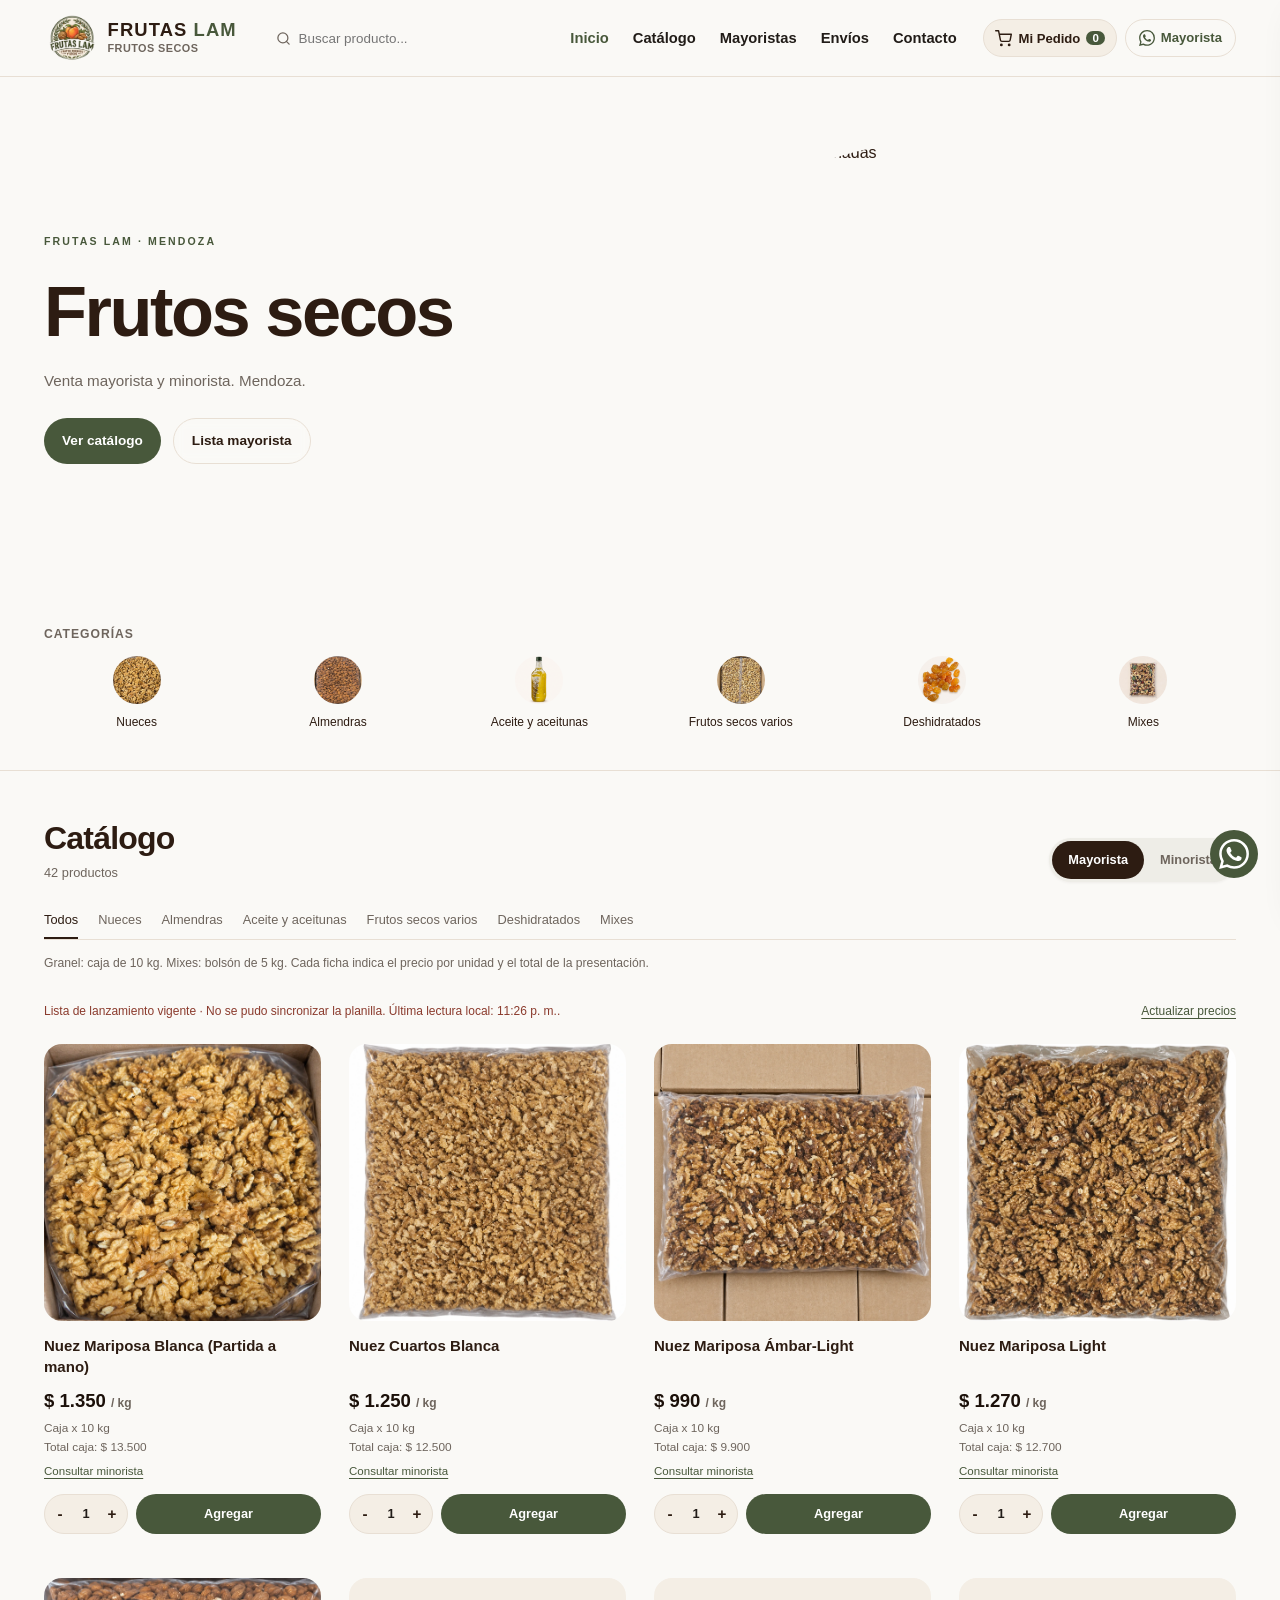
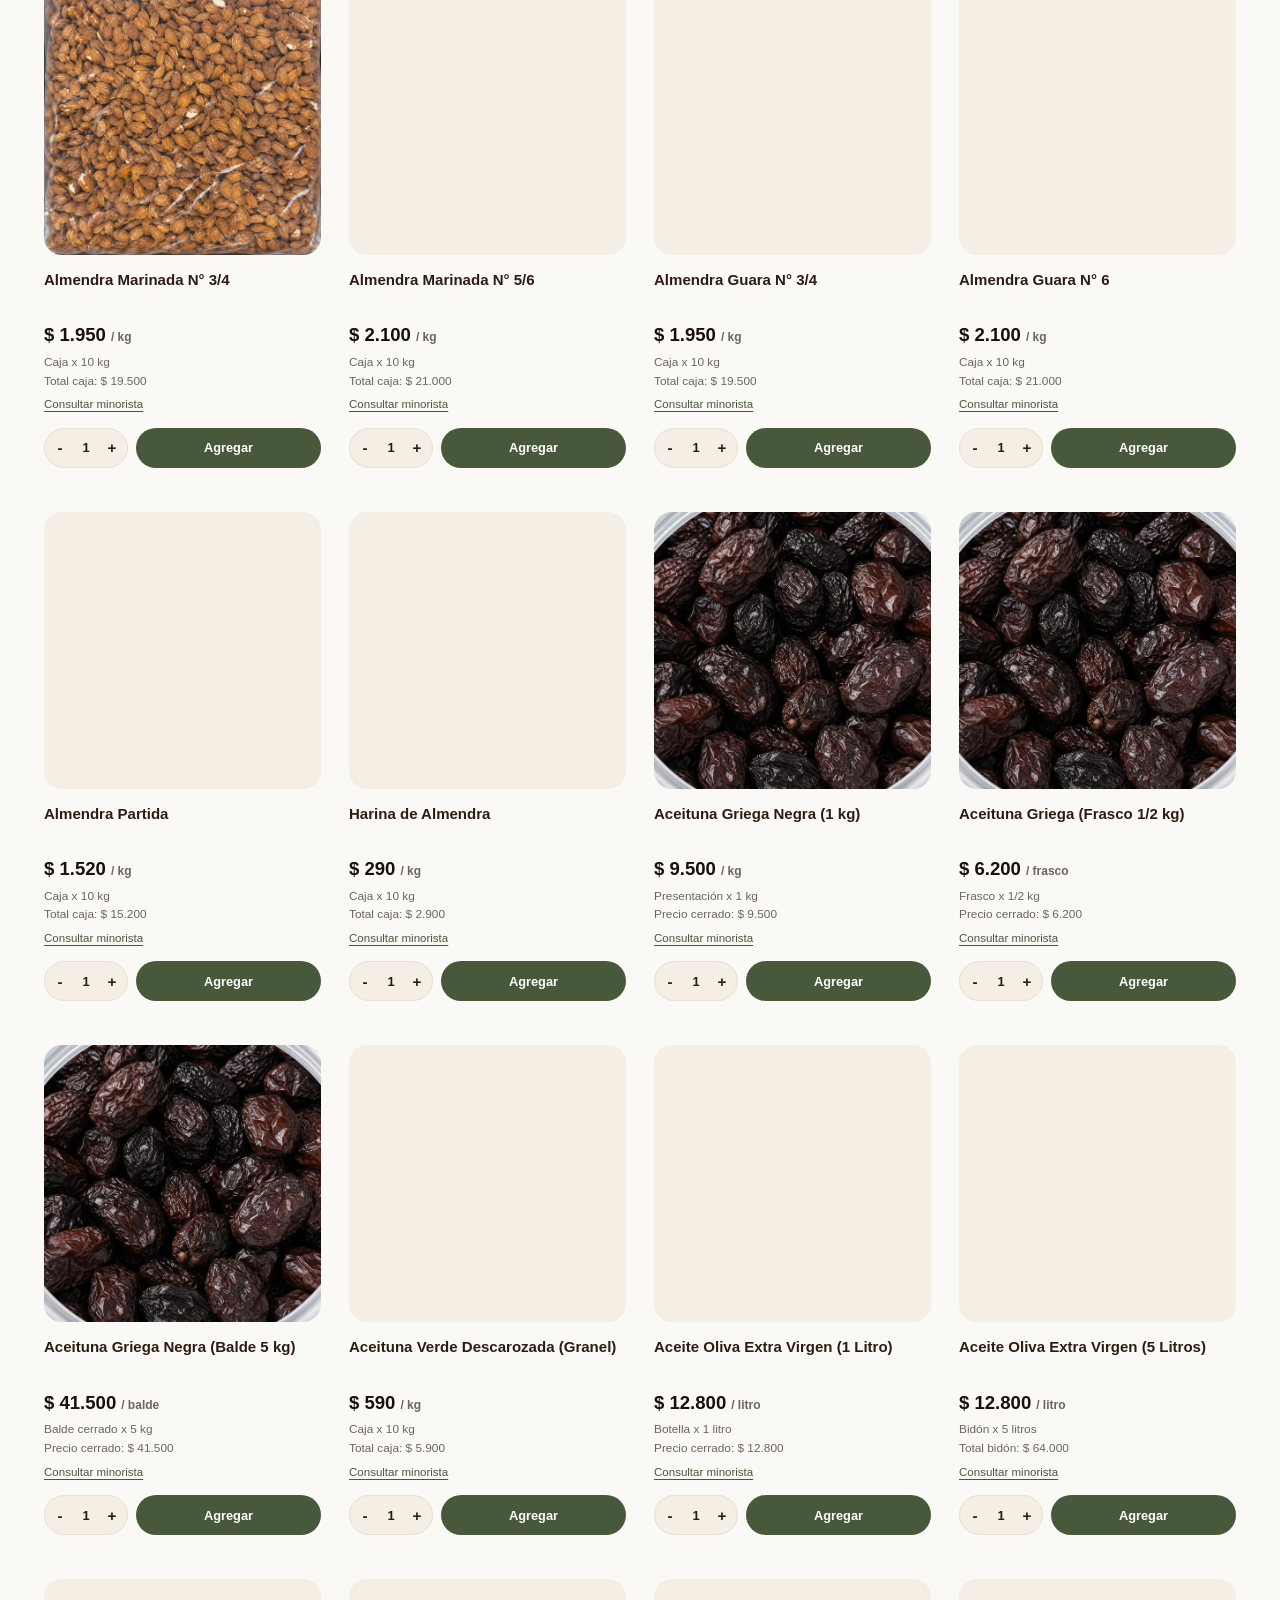
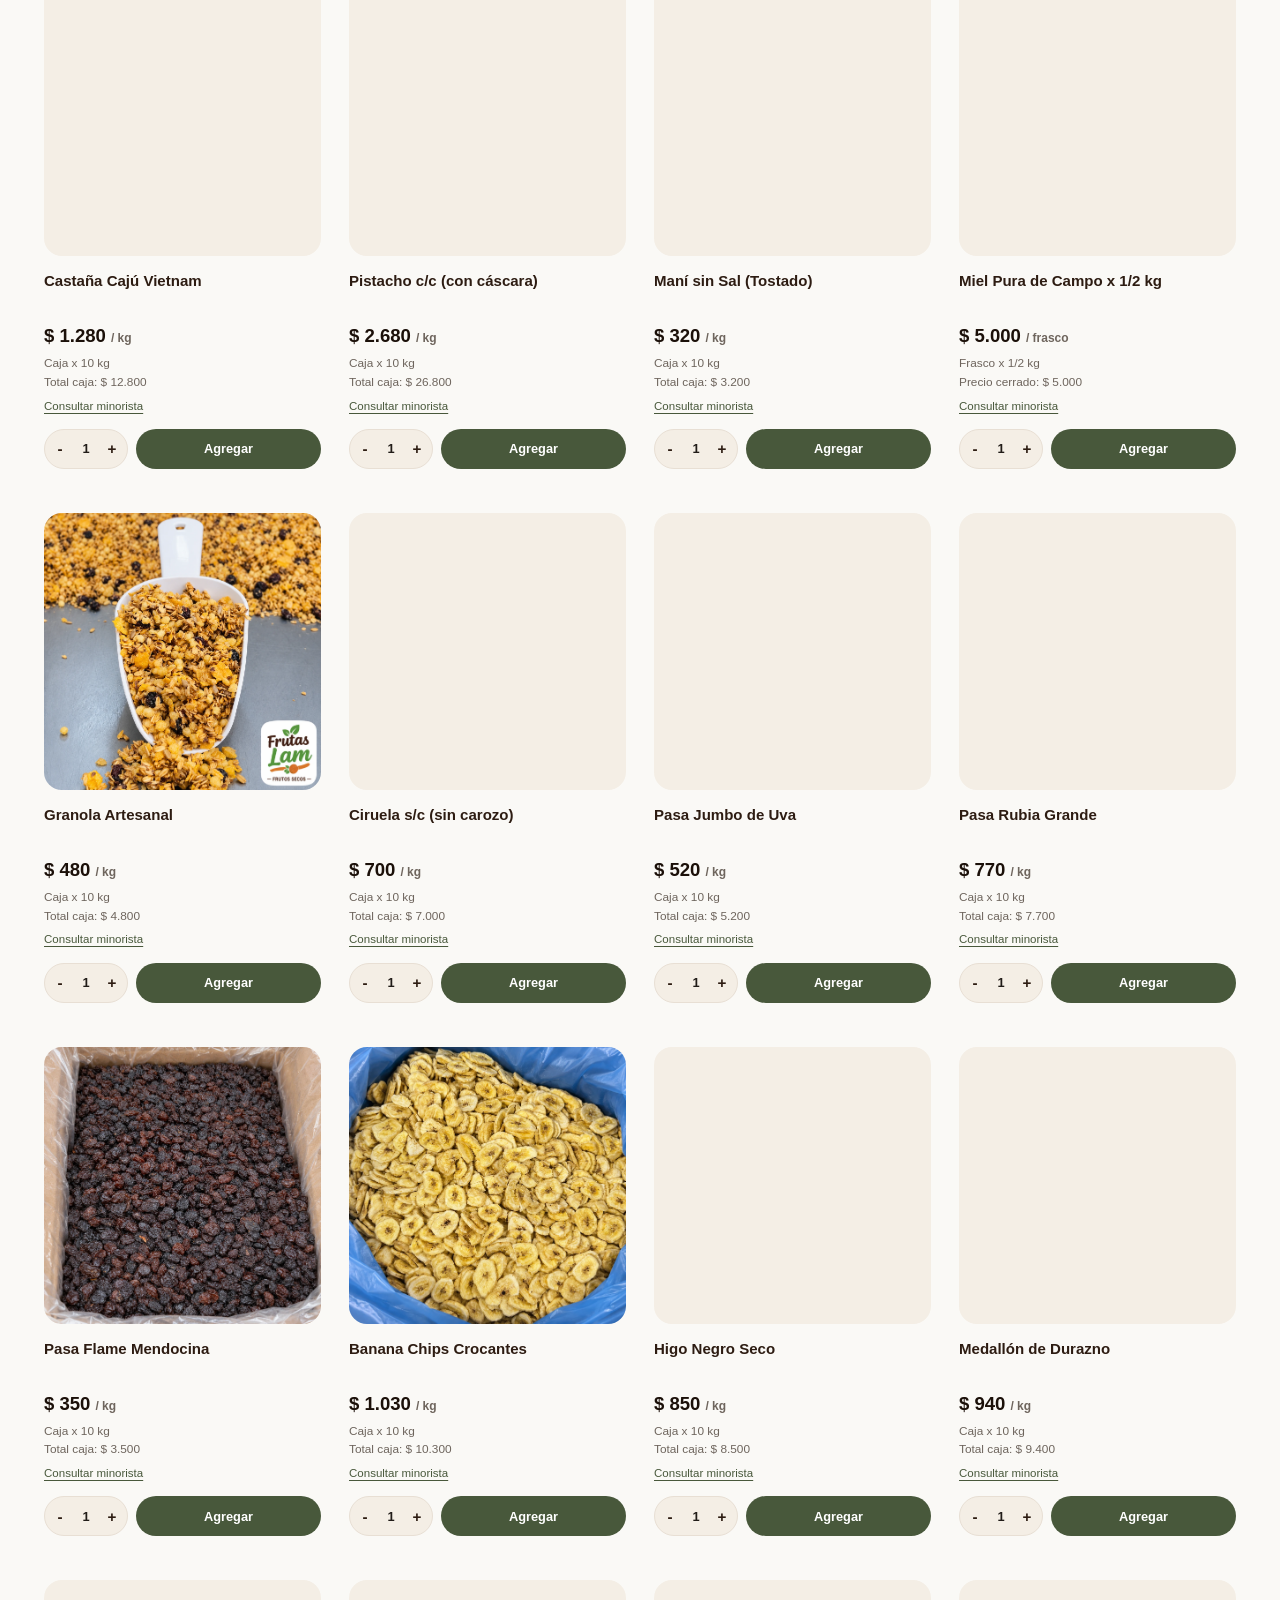
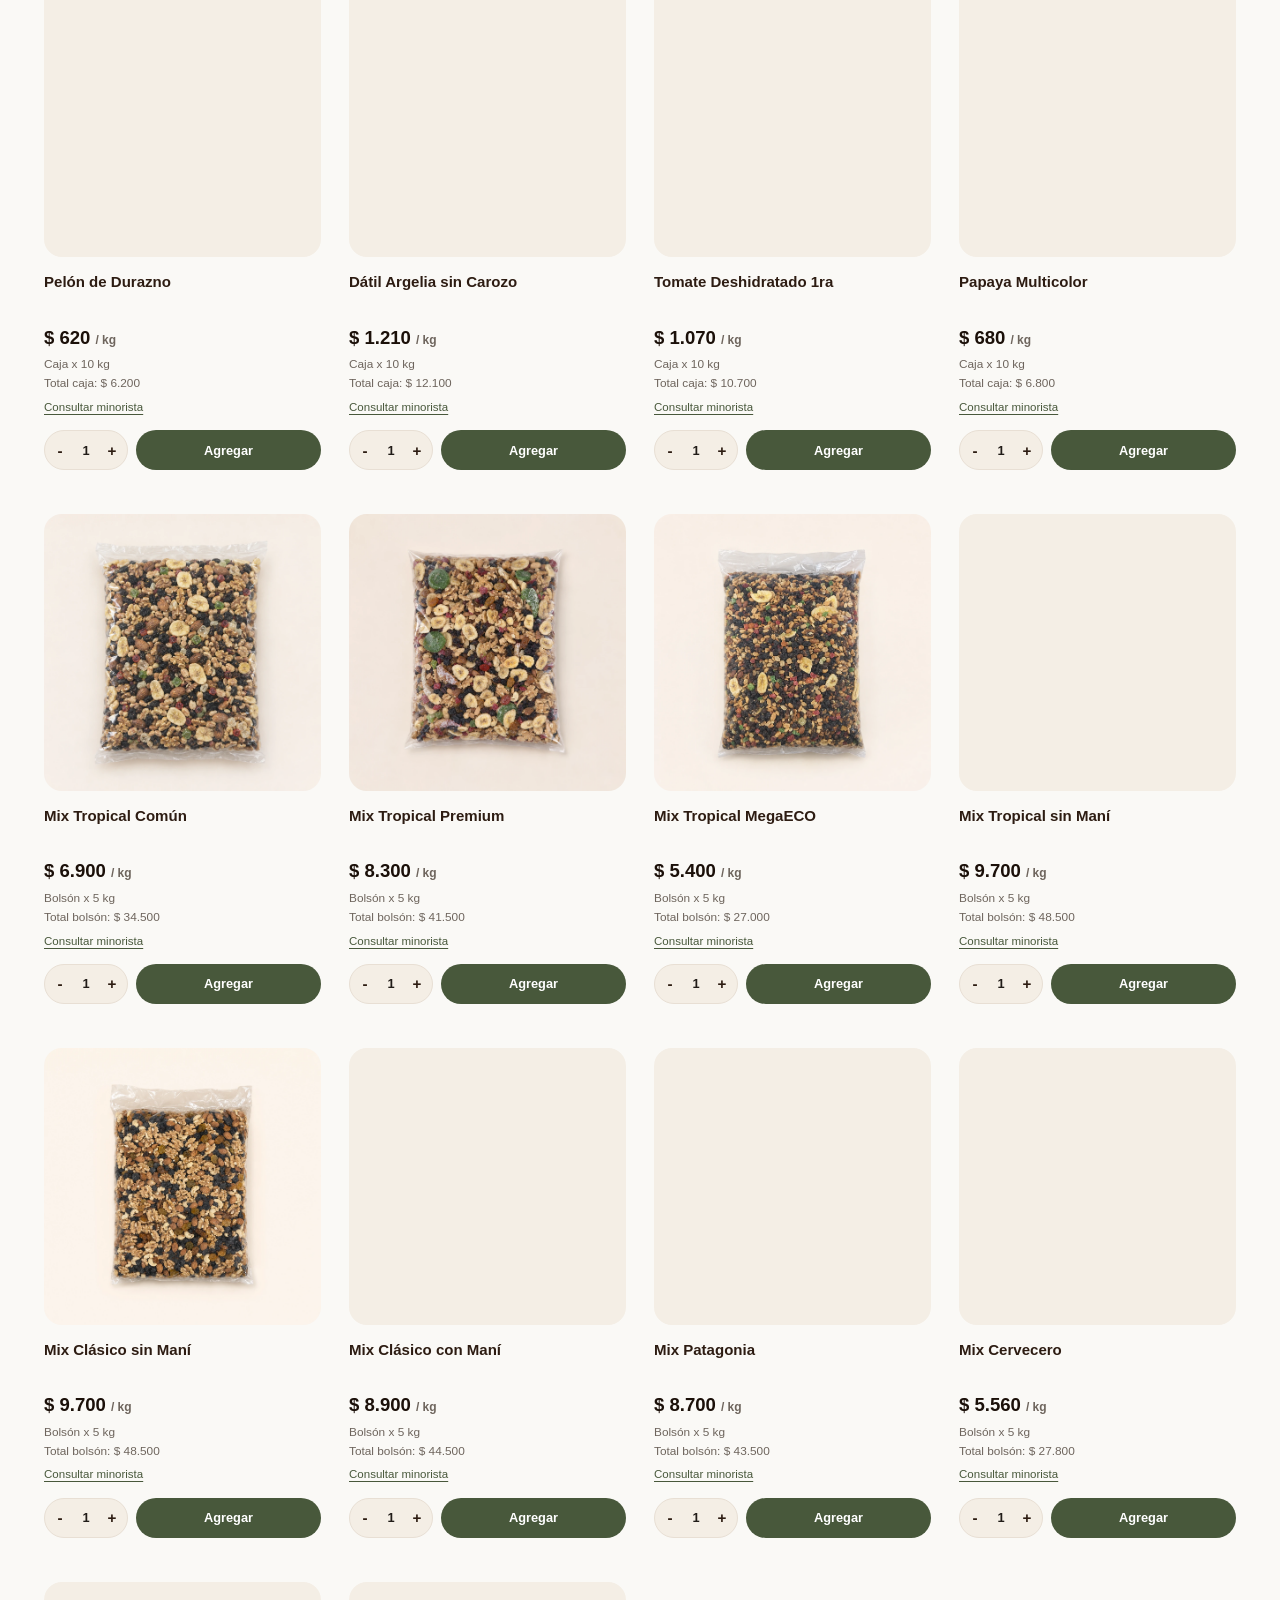
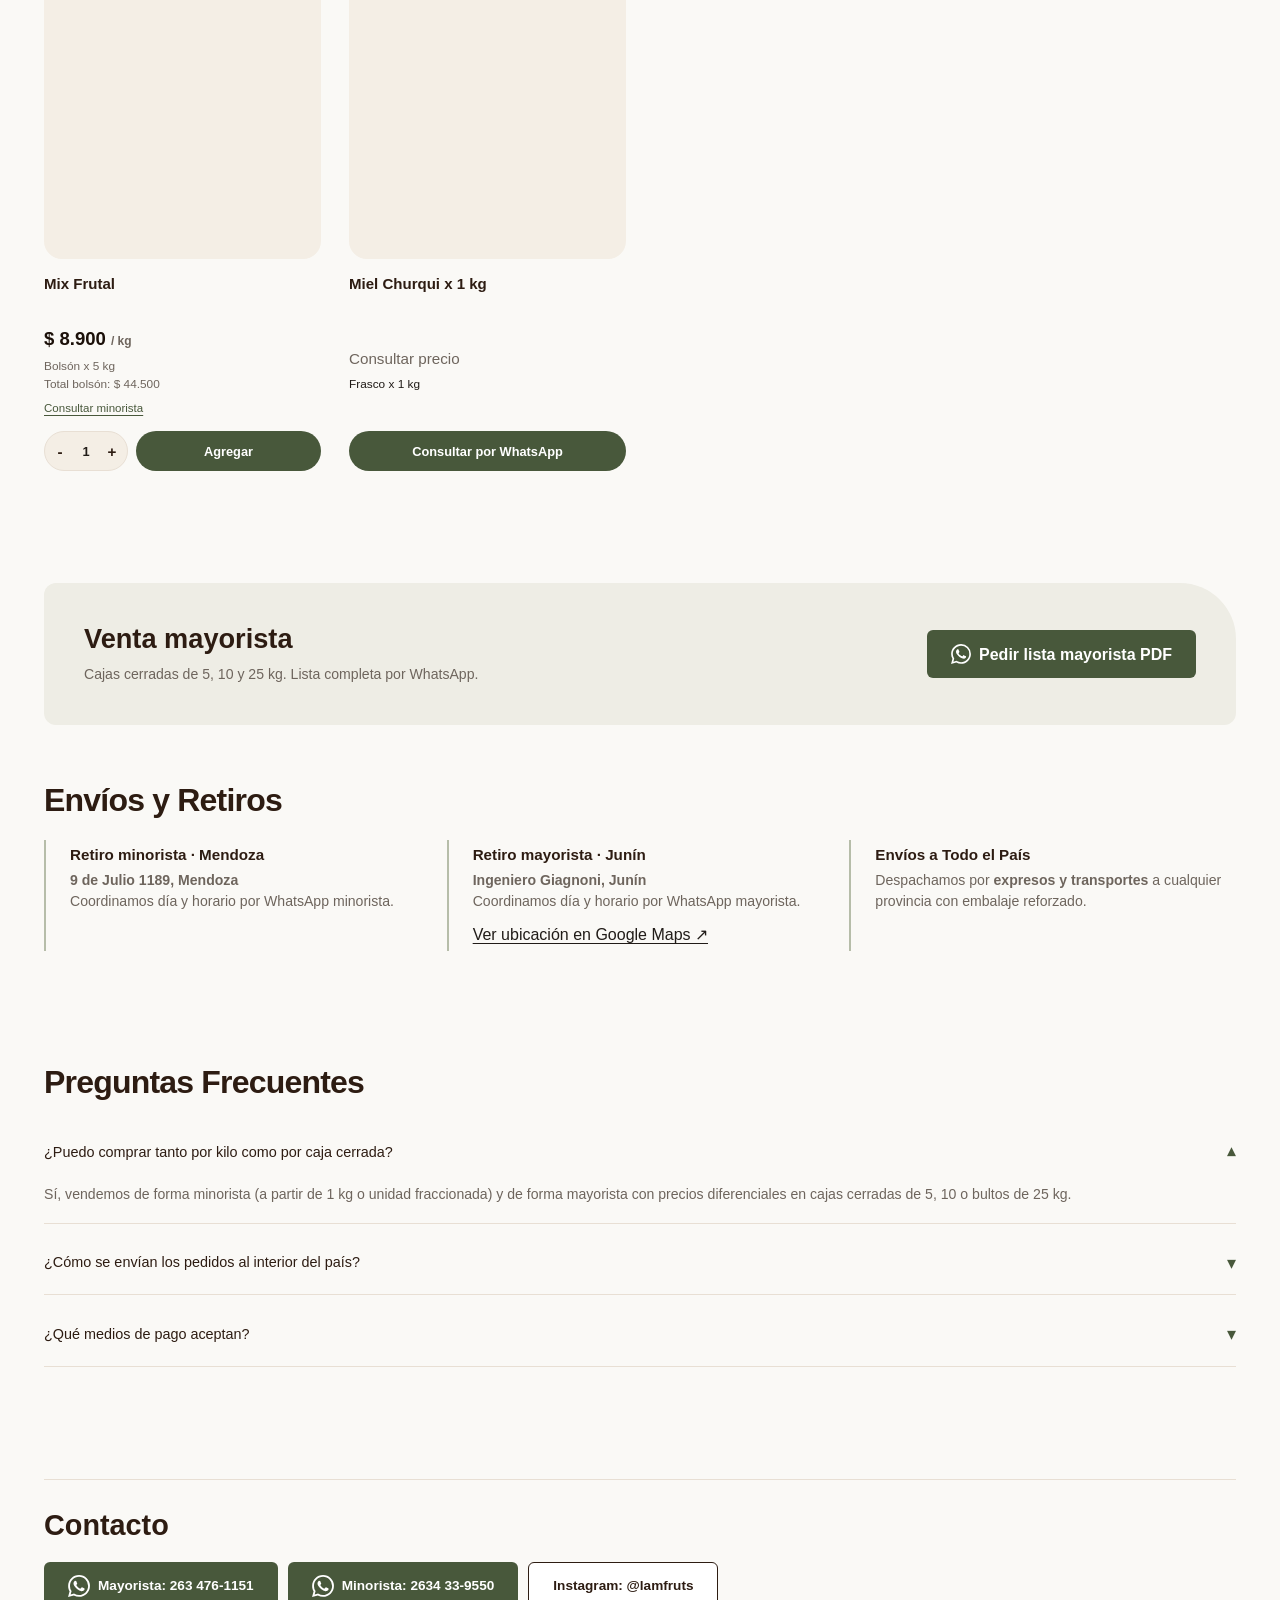
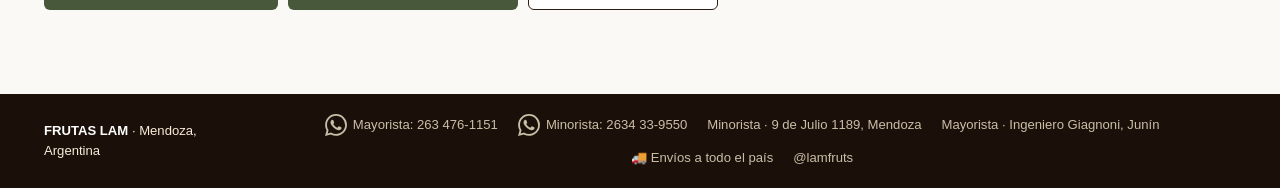
==== commit 55e152a7: "Corrige lectura de totales de Sheets y prepara migración preservando precios minoristas" ====
--- a/index.html
+++ b/index.html
@@ -15,7 +15,7 @@
   <!-- Favicon -->
   <link rel="icon" type="image/png" href="assets/logo-lam.png">
 
-  <link rel="stylesheet" href="styles.css?v=20261104-contactos-miel">
+  <link rel="stylesheet" href="styles.css?v=20261104-sync-sheet42">
 </head>
 <body>
 
@@ -453,8 +453,8 @@
   <div class="toast-container" id="toastContainer" role="status" aria-live="polite"></div>
 
   <!-- Scripts -->
-  <script src="prices-config.js?v=20261104-contactos-miel"></script>
-  <script src="prices.js?v=20261104-contactos-miel"></script>
-  <script src="app.js?v=20261104-contactos-miel"></script>
+  <script src="prices-config.js?v=20261104-sync-sheet42"></script>
+  <script src="prices.js?v=20261104-sync-sheet42"></script>
+  <script src="app.js?v=20261104-sync-sheet42"></script>
 </body>
 </html>
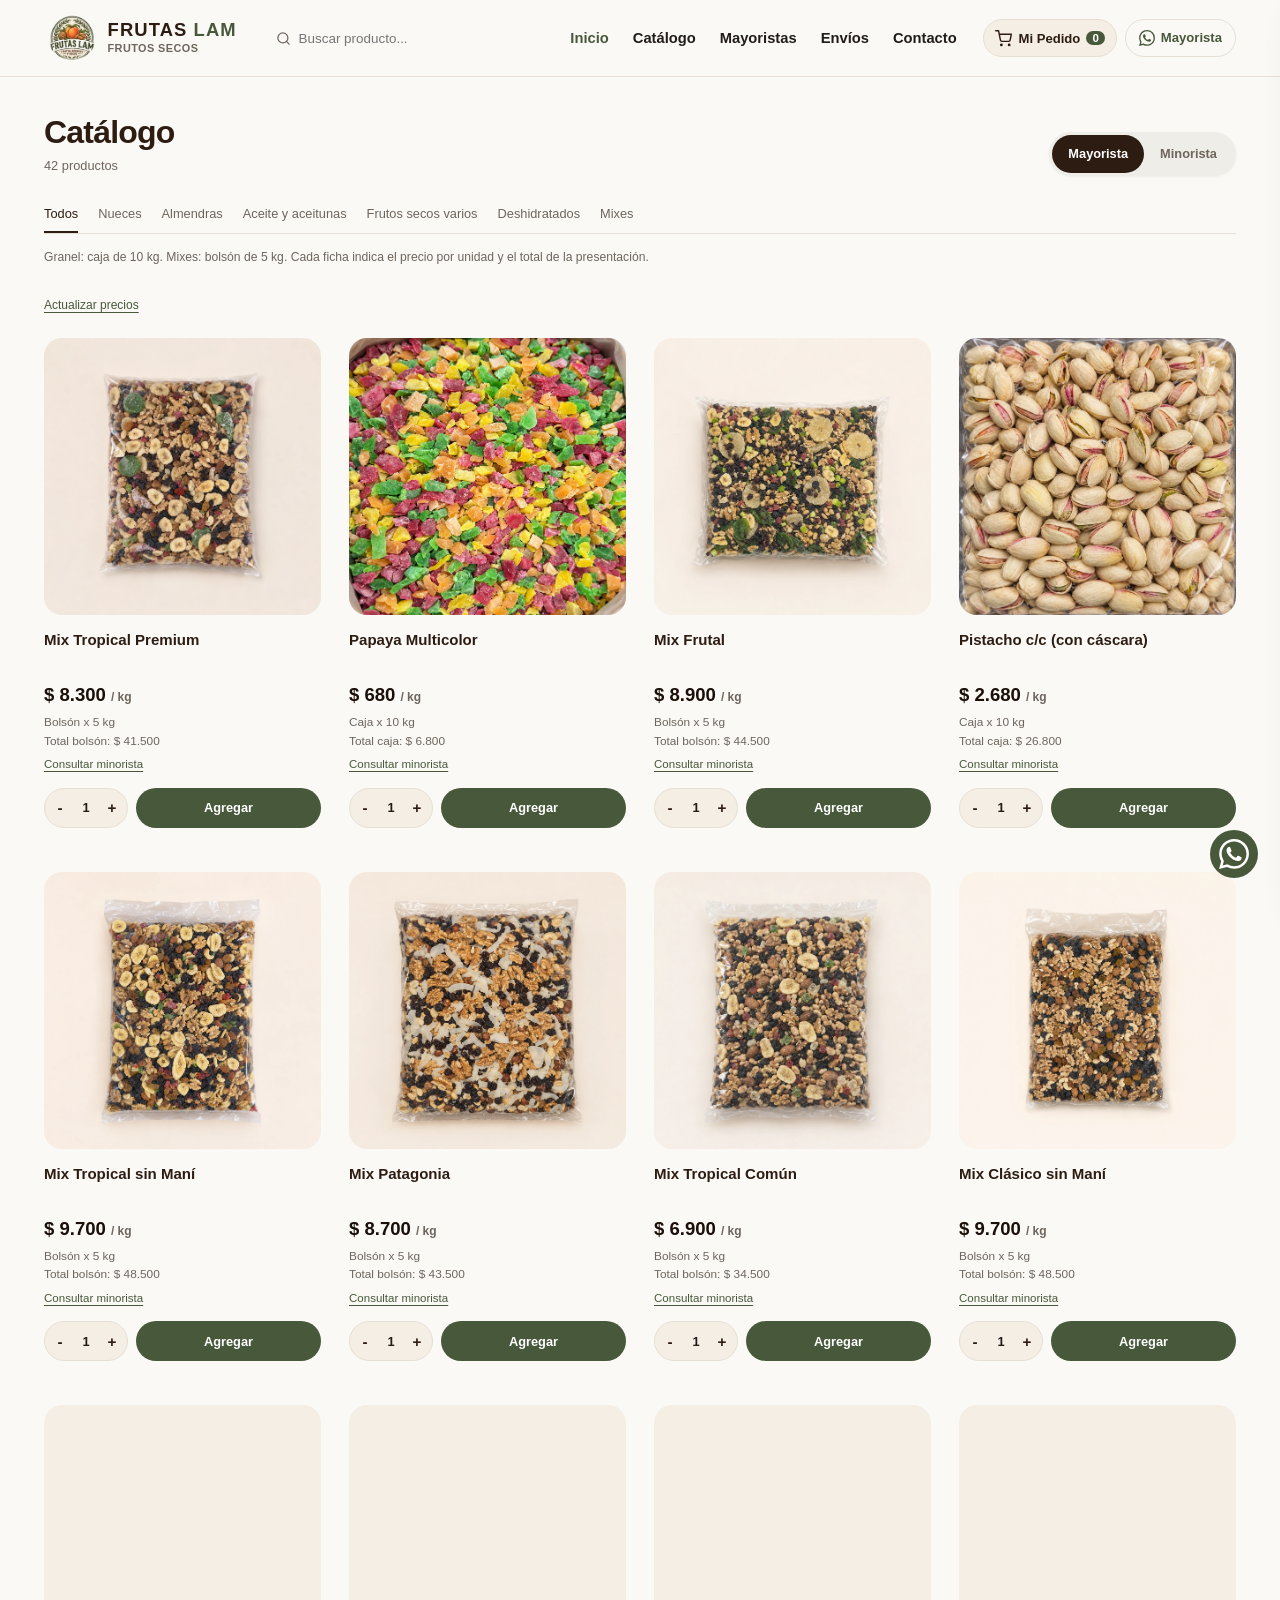
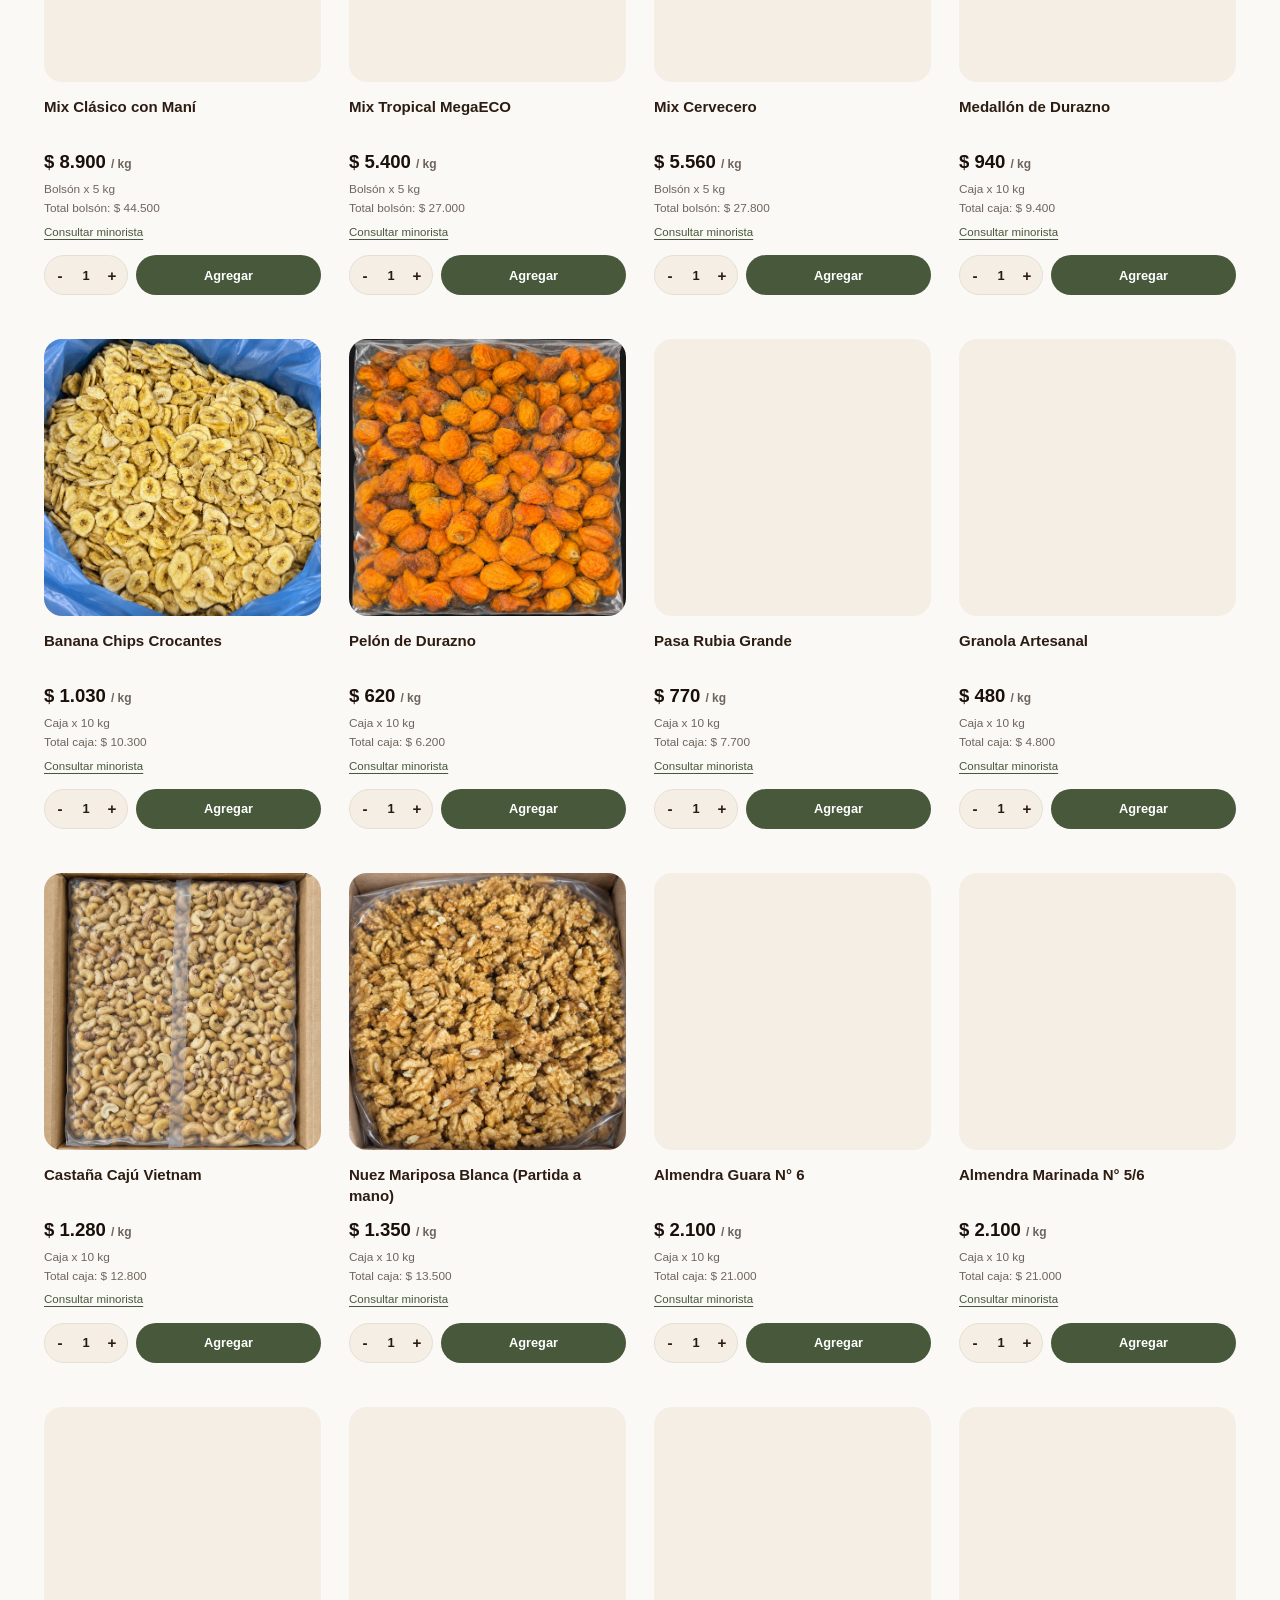
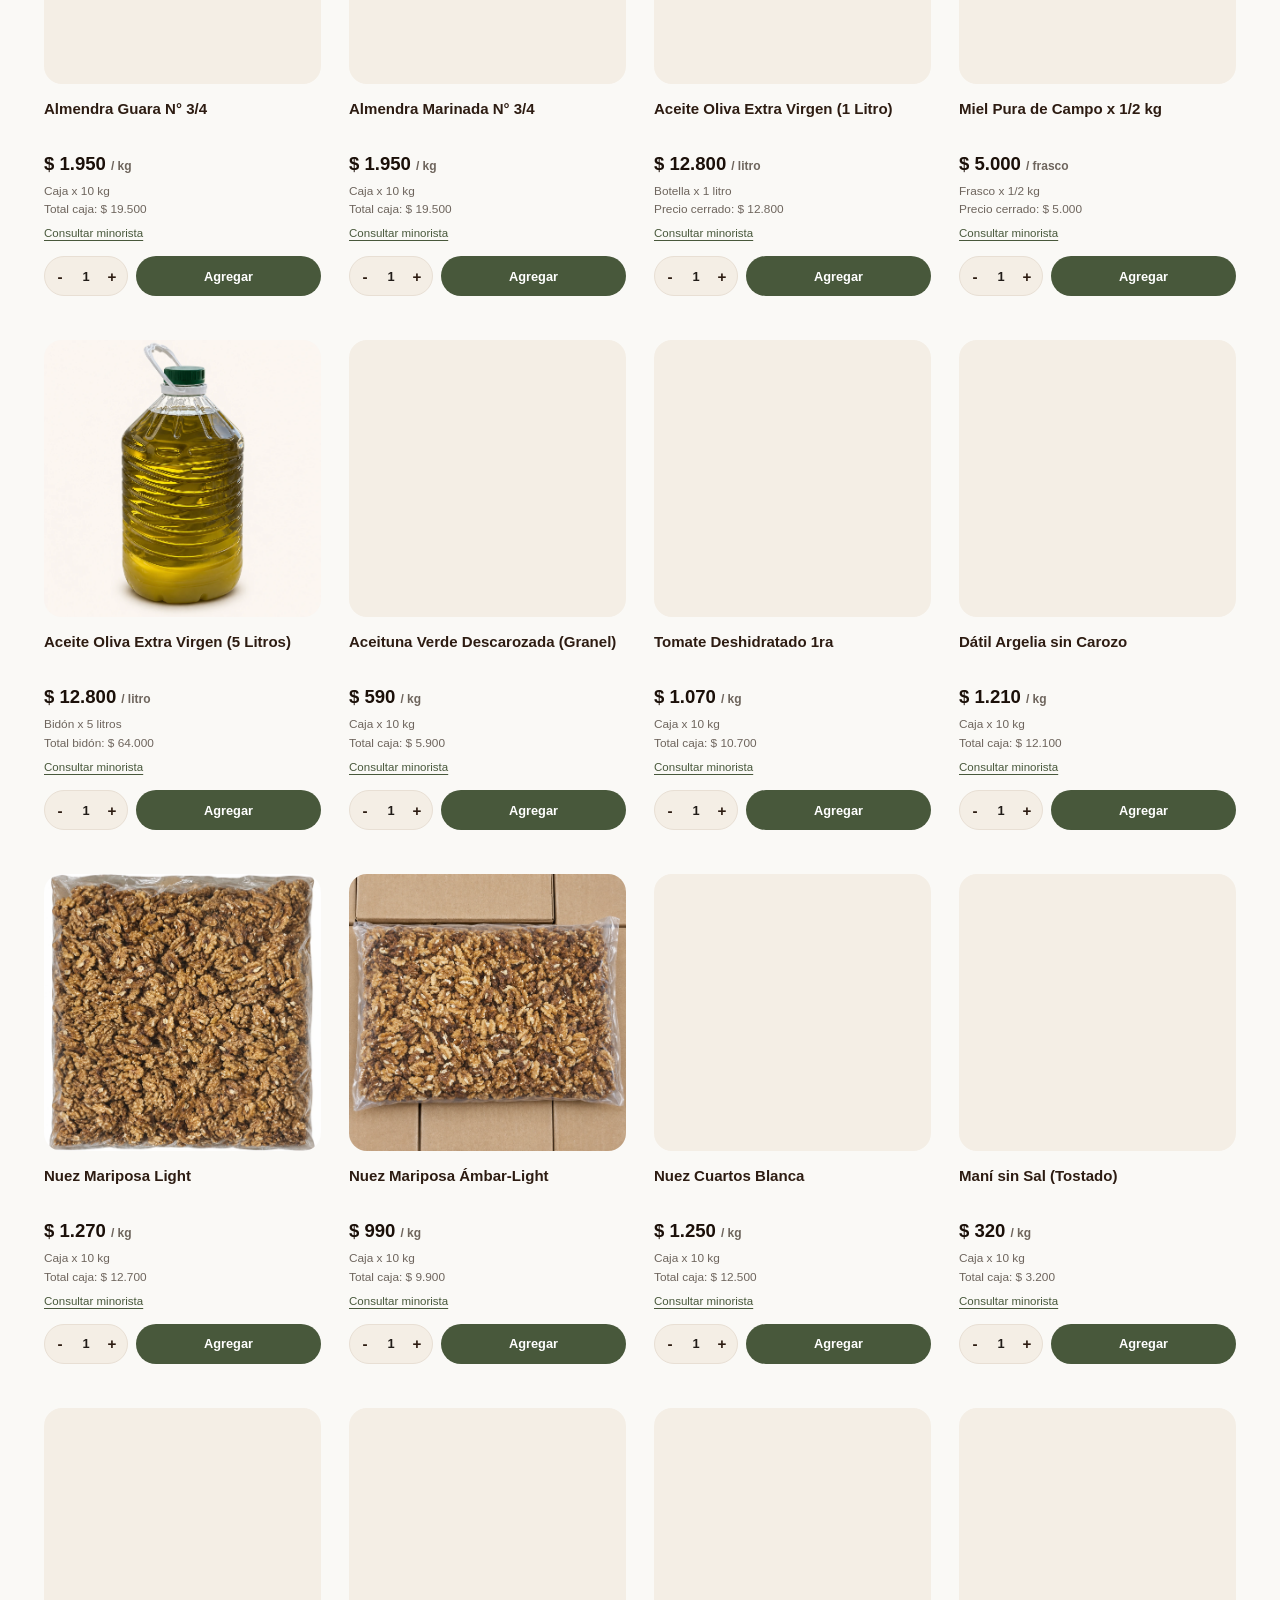
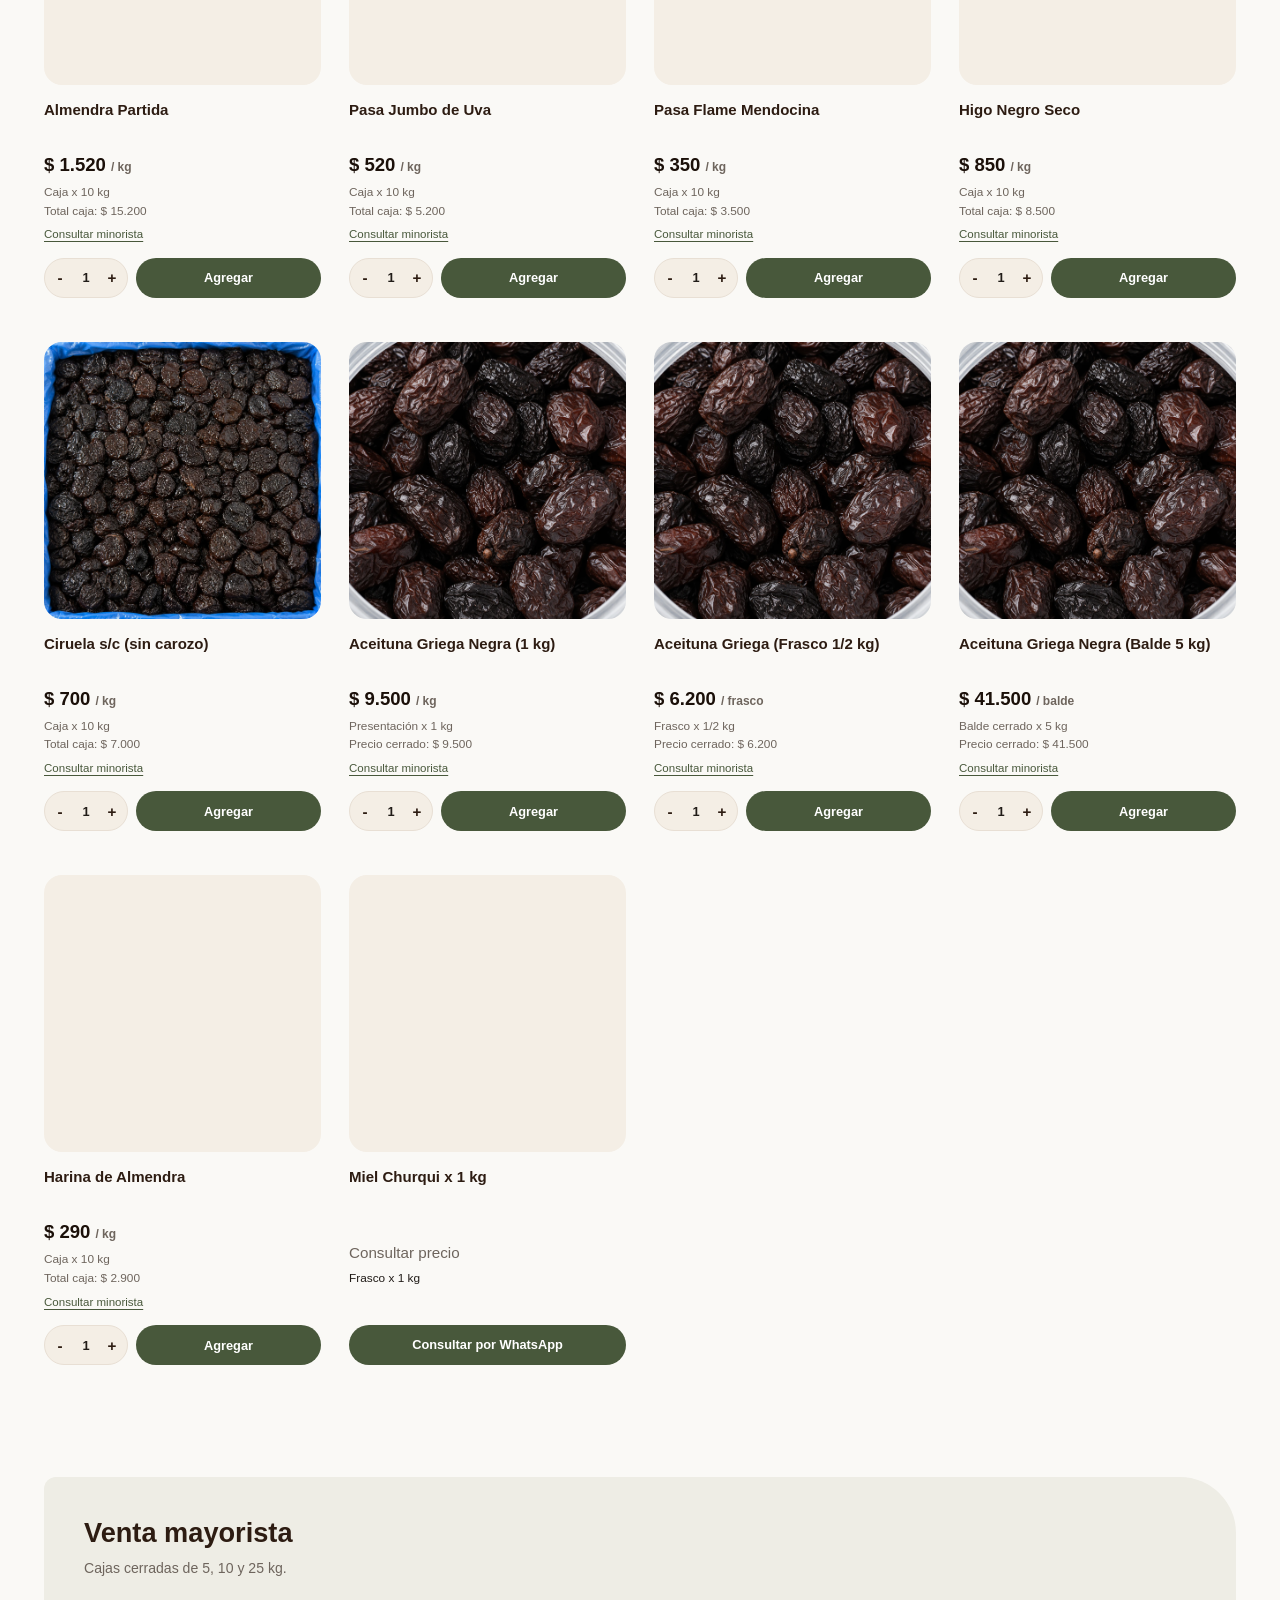
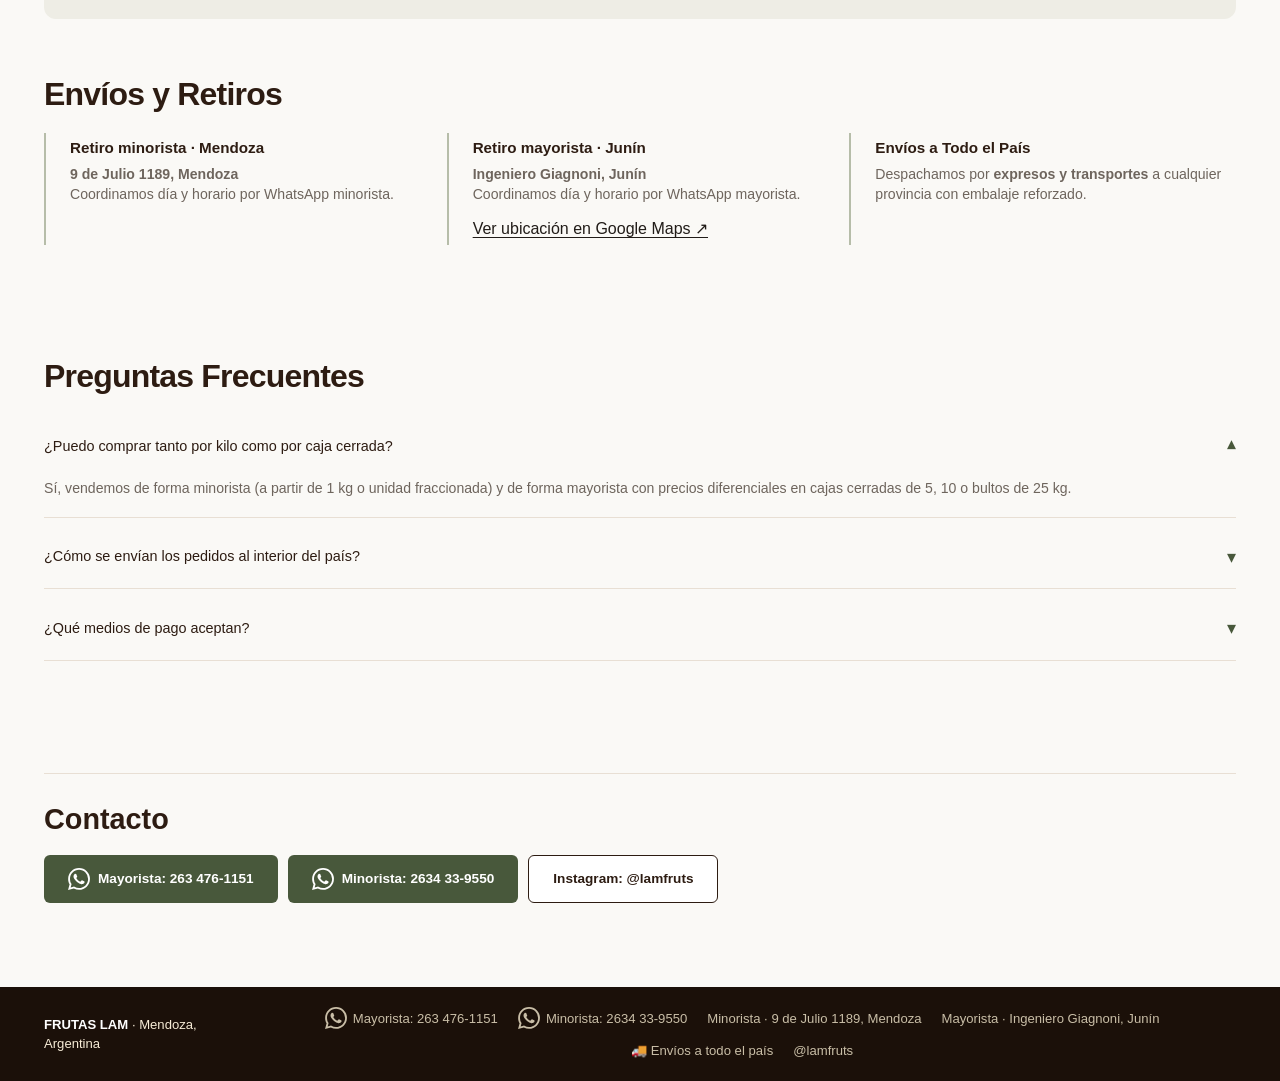
==== commit cf710a4d: "Ordena catálogo, amplía fotos y recupera almendras originales centradas" ====
--- a/index.html
+++ b/index.html
@@ -15,7 +15,7 @@
   <!-- Favicon -->
   <link rel="icon" type="image/png" href="assets/logo-lam.png">
 
-  <link rel="stylesheet" href="styles.css?v=20261104-sync-sheet42">
+  <link rel="stylesheet" href="styles.css?v=20261106-photo-centered">
 </head>
 <body>
 
@@ -24,7 +24,7 @@
     <div class="container header-container">
       
       <!-- Logo y Marca -->
-      <a href="#inicio" class="brand-link" aria-label="Frutas LAM Inicio">
+      <a href="#catalogo" class="brand-link" aria-label="Frutas LAM Inicio">
         <img src="assets/logo-lam.png" alt="Logo Frutas LAM" class="brand-logo" id="mainBrandLogo">
         <div class="brand-text">
           <span class="brand-title">FRUTAS <strong>LAM</strong></span>
@@ -45,7 +45,7 @@
 
       <!-- Navegación de escritorio -->
       <nav class="desktop-nav" aria-label="Navegación principal">
-        <a href="#inicio" class="nav-item active">Inicio</a>
+        <a href="#catalogo" class="nav-item active">Inicio</a>
         <a href="#catalogo" class="nav-item">Catálogo</a>
         <a href="#mayoristas" class="nav-item">Mayoristas</a>
         <a href="#envios" class="nav-item">Envíos</a>
@@ -85,7 +85,7 @@
 
     <!-- Menú Desplegable Mobile -->
     <div class="mobile-nav-panel" id="mobileNavPanel">
-      <a href="#inicio" class="mobile-nav-link">Inicio</a>
+      <a href="#catalogo" class="mobile-nav-link">Inicio</a>
       <a href="#catalogo" class="mobile-nav-link">Catálogo de Productos</a>
       <a href="#mayoristas" class="mobile-nav-link">Precios Mayoristas</a>
       <a href="#envios" class="mobile-nav-link">Envíos a todo el país</a>
@@ -97,73 +97,6 @@
       </div>
     </div>
   </header>
-
-  <!-- ==================== HERO SECTION (MINIMALISTA) ==================== -->
-  <section class="hero-section" id="inicio">
-    <div class="container hero-layout">
-    <div class="hero-content">
-      
-      <p class="hero-eyebrow">FRUTAS LAM · MENDOZA</p>
-      <h1 class="hero-title">
-        Frutos secos
-      </h1>
-
-      <p class="hero-description">
-        Venta mayorista y minorista. Mendoza.
-      </p>
-
-      <!-- Botones de Acción Principal -->
-      <div class="hero-cta-group">
-        <a href="#catalogo" class="btn btn-accent btn-lg">
-          <svg viewBox="0 0 24 24" width="18" height="18" fill="none" stroke="currentColor" stroke-width="2"><circle cx="9" cy="21" r="1"/><circle cx="20" cy="21" r="1"/><path d="M1 1h4l2.68 13.39a2 2 0 0 0 2 1.61h9.72a2 2 0 0 0 2-1.61L23 6H6"/></svg>
-          Ver catálogo
-        </a>
-        <a href="https://wa.me/5492634761151?text=Hola%20Frutas%20LAM,%20quiero%20solicitar%20la%20lista%20de%20precios%20mayorista" target="_blank" rel="noopener noreferrer" class="btn btn-outline-light btn-lg">
-          <svg viewBox="0 0 24 24" width="18" height="18" fill="currentColor"><path d="M17.472 14.382c-.297-.149-1.758-.867-2.03-.967-.273-.099-.471-.148-.67.15-.197.297-.767.966-.94 1.164-.173.199-.347.223-.644.075-.297-.15-1.255-.463-2.39-1.475-.883-.788-1.48-1.761-1.653-2.059-.173-.297-.018-.458.13-.606.134-.133.298-.347.446-.52.149-.174.198-.298.298-.497.099-.198.05-.371-.025-.52-.075-.149-.669-1.612-.916-2.207-.242-.579-.487-.5-.669-.51-.173-.008-.371-.01-.57-.01-.198 0-.52.074-.792.372-.272.297-1.04 1.016-1.04 2.479 0 1.462 1.065 2.875 1.213 3.074.149.198 2.096 3.2 5.077 4.487.709.306 1.262.489 1.694.625.712.227 1.36.195 1.871.118.571-.085 1.758-.719 2.006-1.413.248-.694.248-1.289.173-1.413-.074-.124-.272-.198-.57-.347m-5.421 7.403h-.004a9.87 9.87 0 01-5.031-1.378l-.361-.214-3.741.982.998-3.648-.235-.374a9.86 9.86 0 01-1.51-5.26c.001-5.45 4.436-9.884 9.888-9.884 2.64 0 5.122 1.03 6.988 2.898a9.825 9.825 0 012.893 6.994c-.003 5.45-4.437 9.884-9.885 9.884m8.413-18.297A11.815 11.815 0 0012.05 0C5.495 0 .16 5.335.157 11.892c0 2.096.547 4.142 1.588 5.945L.057 24l6.305-1.654a11.882 11.882 0 005.683 1.448h.005c6.554 0 11.89-5.335 11.893-11.893a11.821 11.821 0 00-3.48-8.413z"/></svg>
-          Lista mayorista
-        </a>
-      </div>
-
-    </div>
-    <figure class="hero-visual"><img class="hero-photo" src="assets/almendras.jpg" alt="Almendras seleccionadas" fetchpriority="high"></figure>
-    </div>
-  </section>
-
-  <!-- ==================== CATEGORÍAS ==================== -->
-  <section class="section categories-section" id="categorias">
-    <div class="container">
-      <div class="section-header text-center">
-        <h2 class="section-title">Categorías</h2>
-      </div>
-
-      <div class="categories-grid">
-        <button type="button" class="category-card" data-category="Nueces" aria-pressed="false">
-          <div class="category-img-wrap"><img src="assets/productos/nuez-mariposa-blanca-partida-a-mano.webp" alt="Nueces" loading="lazy"></div>
-          <h3>Nueces</h3>
-        </button>
-        <button type="button" class="category-card" data-category="Almendras" aria-pressed="false">
-          <div class="category-img-wrap"><img src="assets/productos/almendra-guara-6.webp" alt="Almendras" loading="lazy"></div>
-          <h3>Almendras</h3>
-        </button>
-        <button type="button" class="category-card" data-category="Aceite y aceitunas" aria-pressed="false">
-          <div class="category-img-wrap"><img src="assets/productos/aceite-de-oliva-1l.webp" alt="Aceite y aceitunas" loading="lazy"></div>
-          <h3>Aceite y aceitunas</h3>
-        </button>
-        <button type="button" class="category-card" data-category="Frutos secos varios" aria-pressed="false">
-          <div class="category-img-wrap"><img src="assets/productos/castana-de-caju-vietnam.webp" alt="Frutos secos varios" loading="lazy"></div>
-          <h3>Frutos secos varios</h3>
-        </button>
-        <button type="button" class="category-card" data-category="Deshidratados" aria-pressed="false">
-          <div class="category-img-wrap"><img src="assets/productos/pasa-rubia-grande.webp" alt="Deshidratados" loading="lazy"></div>
-          <h3>Deshidratados</h3>
-        </button>
-        <button type="button" class="category-card" data-category="Mixes" aria-pressed="false">
-          <div class="category-img-wrap"><img src="assets/productos/tropical-premium.webp" alt="Mixes" loading="lazy"></div>
-          <h3>Mixes</h3>
-        </button>
-      </div>
-    </div>
-  </section>
 
   <!-- ==================== CATÁLOGO INTERACTIVO ==================== -->
   <section class="section catalog-section" id="catalogo">
@@ -233,13 +166,7 @@
       <div class="wholesale-simple-box">
         <div class="wholesale-simple-text">
           <h2>Venta mayorista</h2>
-          <p>Cajas cerradas de 5, 10 y 25 kg. Lista completa por WhatsApp.</p>
-        </div>
-        <div class="wholesale-simple-action">
-          <a href="https://wa.me/5492634761151?text=Hola%20Frutas%20LAM,%20quisiera%20recibir%20la%20lista%20de%20precios%20mayorista" target="_blank" rel="noopener noreferrer" class="btn btn-accent btn-lg">
-            <svg viewBox="0 0 24 24" width="20" height="20" fill="currentColor"><path d="M17.472 14.382c-.297-.149-1.758-.867-2.03-.967-.273-.099-.471-.148-.67.15-.197.297-.767.966-.94 1.164-.173.199-.347.223-.644.075-.297-.15-1.255-.463-2.39-1.475-.883-.788-1.48-1.761-1.653-2.059-.173-.297-.018-.458.13-.606.134-.133.298-.347.446-.52.149-.174.198-.298.298-.497.099-.198.05-.371-.025-.52-.075-.149-.669-1.612-.916-2.207-.242-.579-.487-.5-.669-.51-.173-.008-.371-.01-.57-.01-.198 0-.52.074-.792.372-.272.297-1.04 1.016-1.04 2.479 0 1.462 1.065 2.875 1.213 3.074.149.198 2.096 3.2 5.077 4.487.709.306 1.262.489 1.694.625.712.227 1.36.195 1.871.118.571-.085 1.758-.719 2.006-1.413.248-.694.248-1.289.173-1.413-.074-.124-.272-.198-.57-.347m-5.421 7.403h-.004a9.87 9.87 0 01-5.031-1.378l-.361-.214-3.741.982.998-3.648-.235-.374a9.86 9.86 0 01-1.51-5.26c.001-5.45 4.436-9.884 9.888-9.884 2.64 0 5.122 1.03 6.988 2.898a9.825 9.825 0 012.893 6.994c-.003 5.45-4.437 9.884-9.885 9.884m8.413-18.297A11.815 11.815 0 0012.05 0C5.495 0 .16 5.335.157 11.892c0 2.096.547 4.142 1.588 5.945L.057 24l6.305-1.654a11.882 11.882 0 005.683 1.448h.005c6.554 0 11.89-5.335 11.893-11.893a11.821 11.821 0 00-3.48-8.413z"/></svg>
-            Pedir lista mayorista PDF
-          </a>
+          <p>Cajas cerradas de 5, 10 y 25 kg.</p>
         </div>
       </div>
     </div>
@@ -452,9 +379,16 @@
   <!-- Toast de Notificaciones -->
   <div class="toast-container" id="toastContainer" role="status" aria-live="polite"></div>
 
+  <dialog id="productPhotoDialog" class="product-photo-dialog" aria-label="Foto ampliada del producto">
+    <div class="product-photo-content">
+      <button type="button" id="closeProductPhoto" class="product-photo-close" aria-label="Cerrar foto" autofocus>×</button>
+      <img id="productPhotoImage" alt="" width="1254" height="1254">
+    </div>
+  </dialog>
+
   <!-- Scripts -->
   <script src="prices-config.js?v=20261104-sync-sheet42"></script>
   <script src="prices.js?v=20261104-sync-sheet42"></script>
-  <script src="app.js?v=20261104-sync-sheet42"></script>
+  <script src="app.js?v=20261106-almendras-centradas"></script>
 </body>
 </html>
--- a/styles.css
+++ b/styles.css
@@ -2056,7 +2056,7 @@
 .category-img-wrap { width: 48px; height: 48px; aspect-ratio: 1; flex: 0 0 48px; border-radius: 50%; margin: 0; }
 .category-card h3 { font-size: 0.75rem; font-weight: 500; line-height: 1.4; padding: 0; }
 .category-card:hover .category-img-wrap img { transform: scale(1.08); }
-.catalog-section { background: var(--color-bg-body); padding-top: 48px; border-top: 1px solid var(--color-border); }
+.catalog-section { background: var(--color-bg-body); padding-top: 36px; border-top: none; }
 .catalog-top-bar { gap: 16px; margin-bottom: 20px; }
 .toggle-pills { border-radius: 999px; background: #eeede7; border: 0; padding: 3px; }
 .pill-btn { min-height: 38px; border-radius: 999px; font-size: 0.8rem; padding: 8px 16px; }
@@ -2224,3 +2224,64 @@
 @media (min-width: 641px) and (max-width: 1023px) {
   .categories-grid { grid-template-columns: repeat(3, minmax(0, 1fr)); }
 }
+
+/* Ampliación de fotos del catálogo */
+button.product-img-box {
+  display: block;
+  width: 100%;
+  padding: 0;
+  border: 0;
+  cursor: zoom-in;
+}
+.product-img-box:focus-visible {
+  outline: 3px solid currentColor;
+  outline-offset: 3px;
+}
+.product-photo-dialog {
+  position: fixed;
+  inset: 0;
+  margin: auto;
+  width: fit-content;
+  height: fit-content;
+  border: 0;
+  padding: 16px;
+  background: transparent;
+  max-width: 100vw;
+  max-height: 100vh;
+  max-height: 100dvh;
+  overflow: auto;
+}
+.product-photo-dialog::backdrop {
+  background: rgba(15, 20, 15, .55);
+  -webkit-backdrop-filter: blur(10px);
+  backdrop-filter: blur(10px);
+}
+.product-photo-content {
+  position: relative;
+}
+.product-photo-content img {
+  display: block;
+  width: min(780px, calc(100vw - 32px), calc(100vh - 32px));
+  width: min(780px, calc(100vw - 32px), calc(100dvh - 32px));
+  height: auto;
+  max-height: calc(100vh - 32px);
+  max-height: calc(100dvh - 32px);
+  object-fit: contain;
+  border-radius: 18px;
+  box-shadow: 0 20px 80px rgba(0, 0, 0, .25);
+}
+.product-photo-close {
+  position: absolute;
+  top: 10px;
+  right: 10px;
+  width: 44px;
+  height: 44px;
+  border: 0;
+  border-radius: 50%;
+  background: #fff;
+  color: #222;
+  font-size: 30px;
+  line-height: 1;
+  cursor: pointer;
+  box-shadow: 0 2px 12px rgba(0, 0, 0, .15);
+}
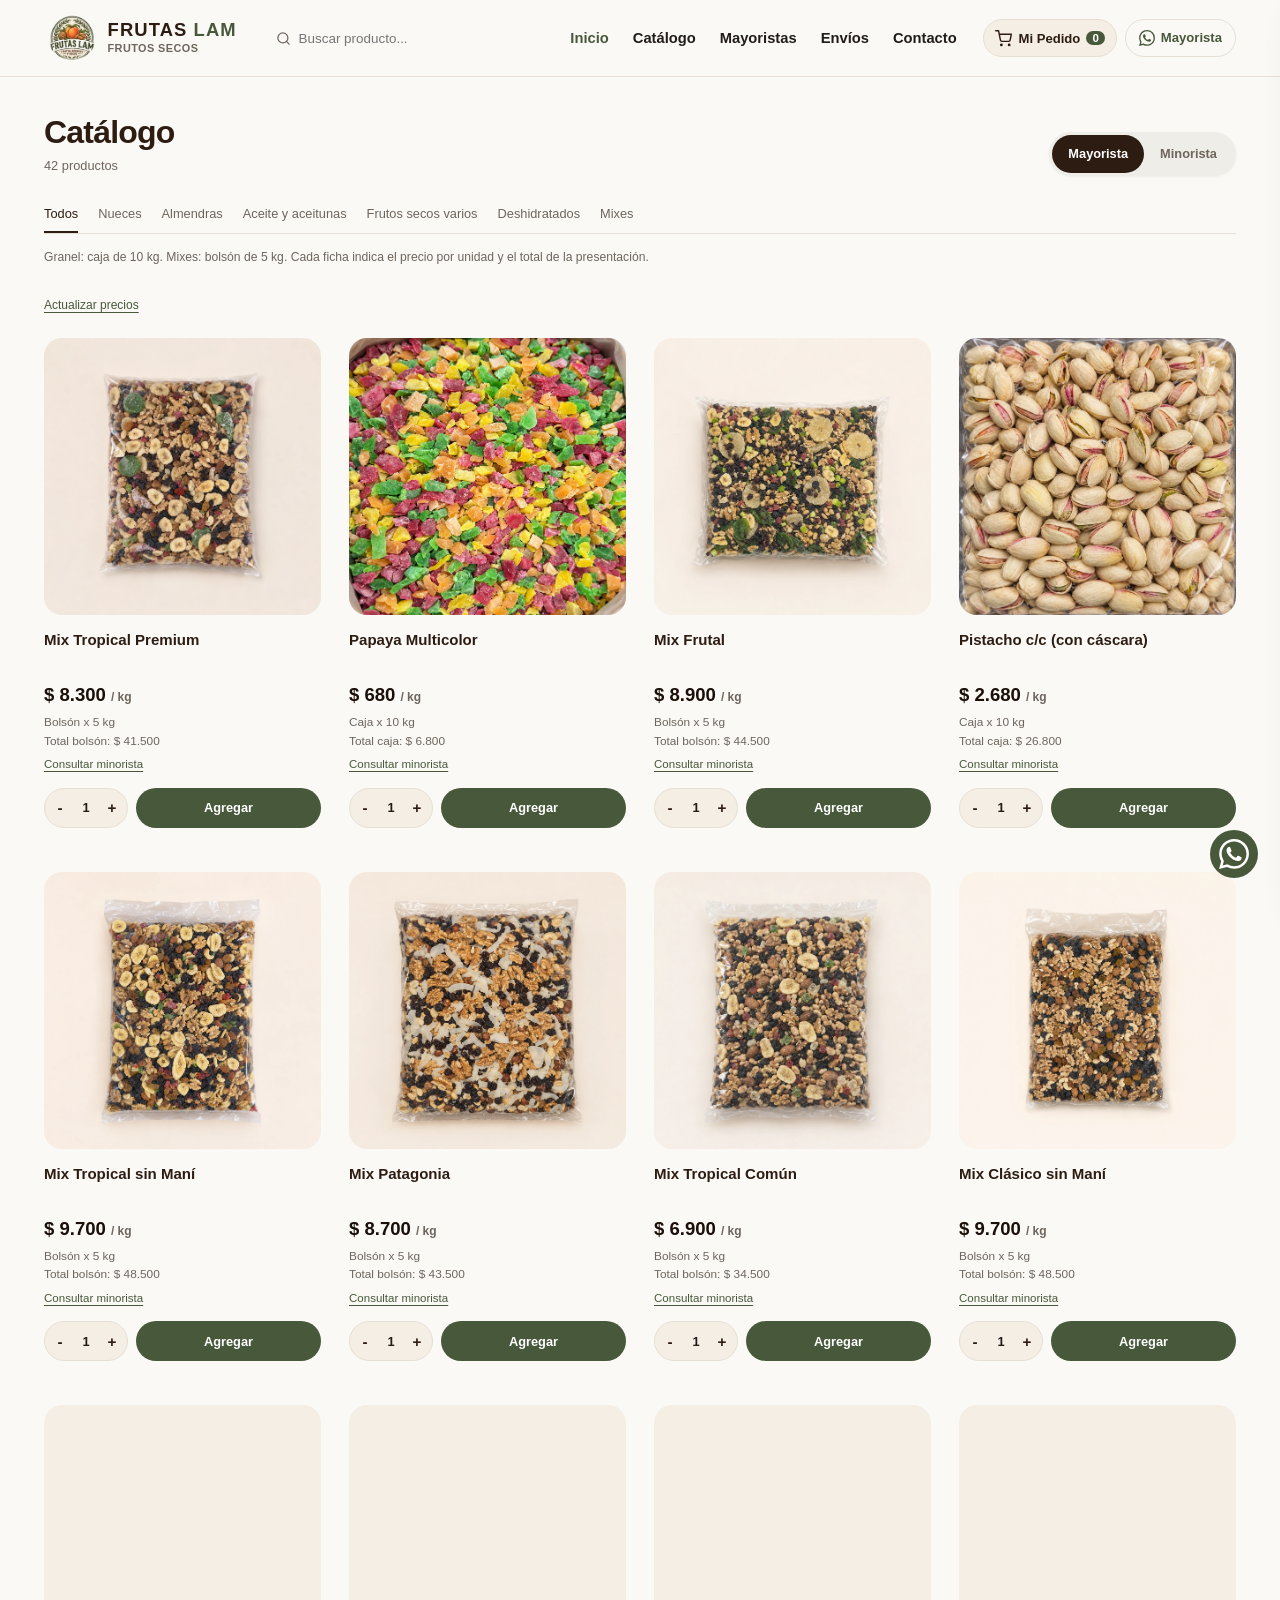
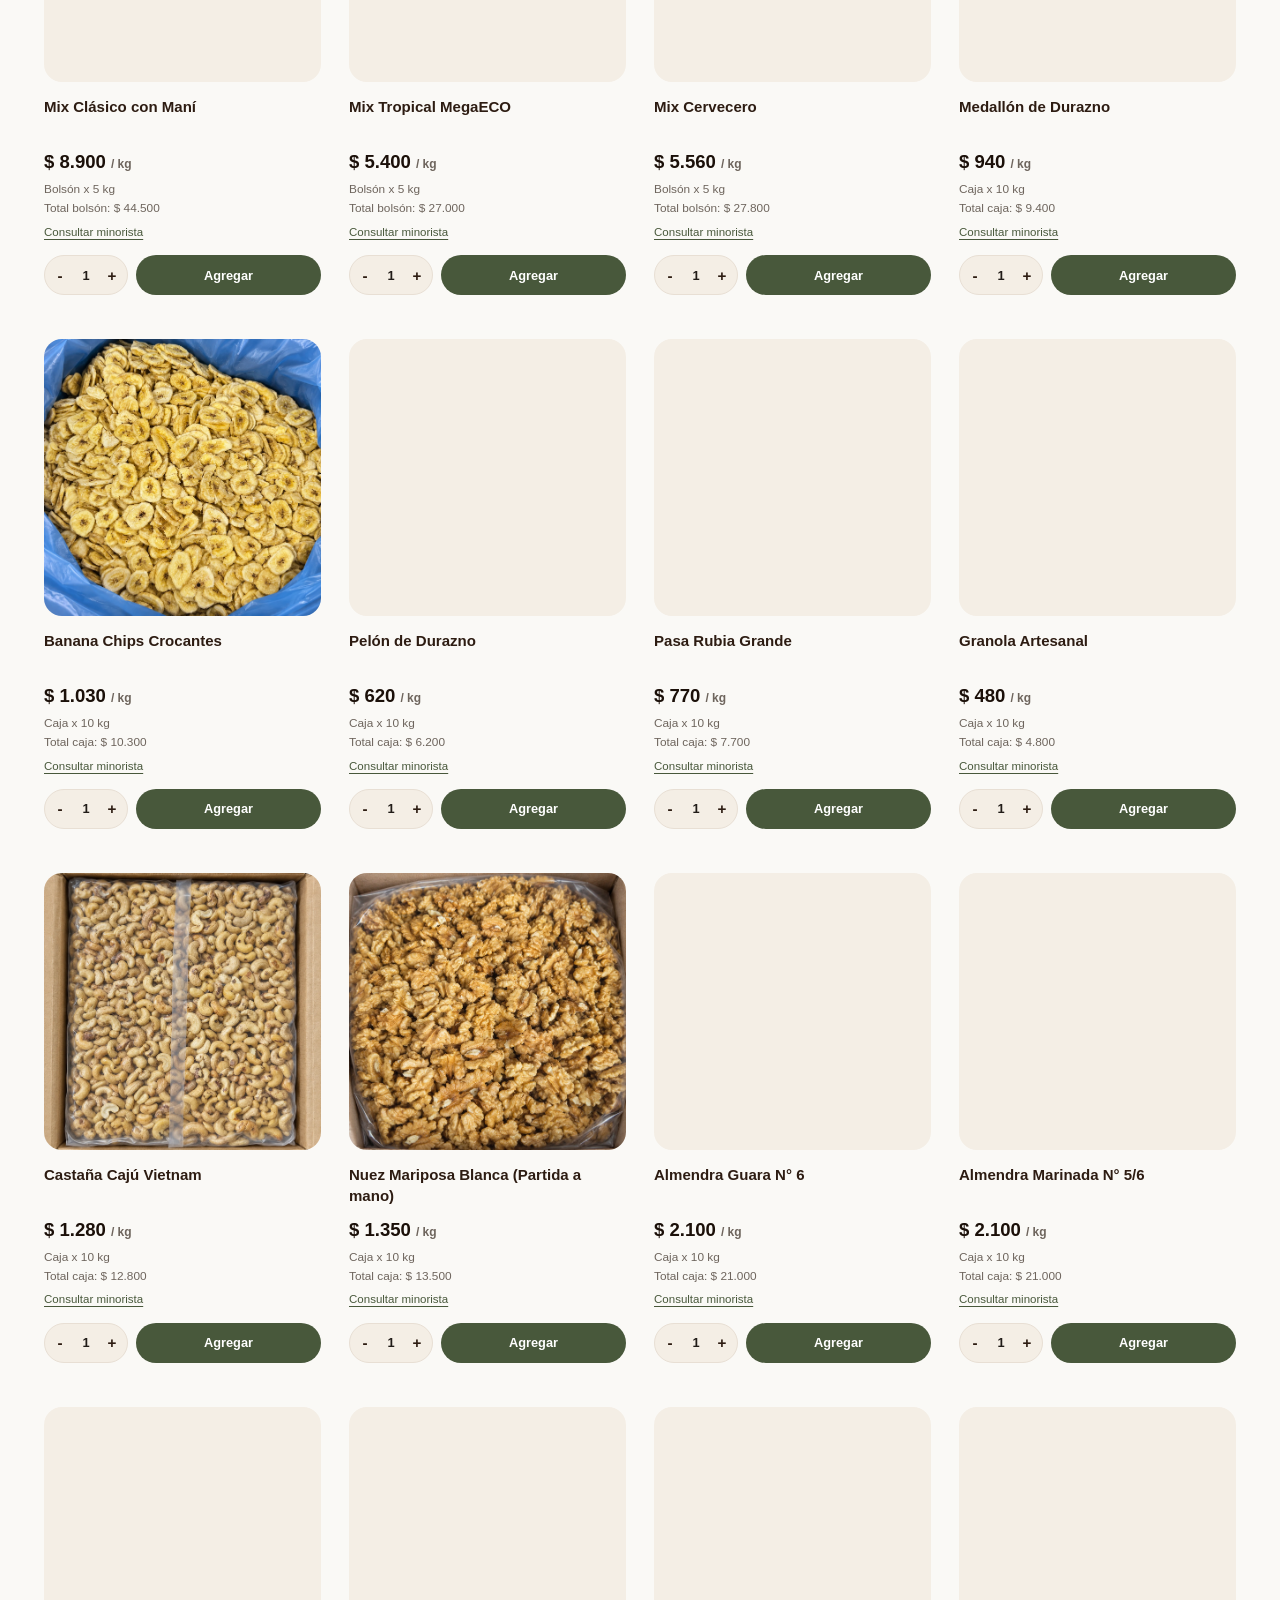
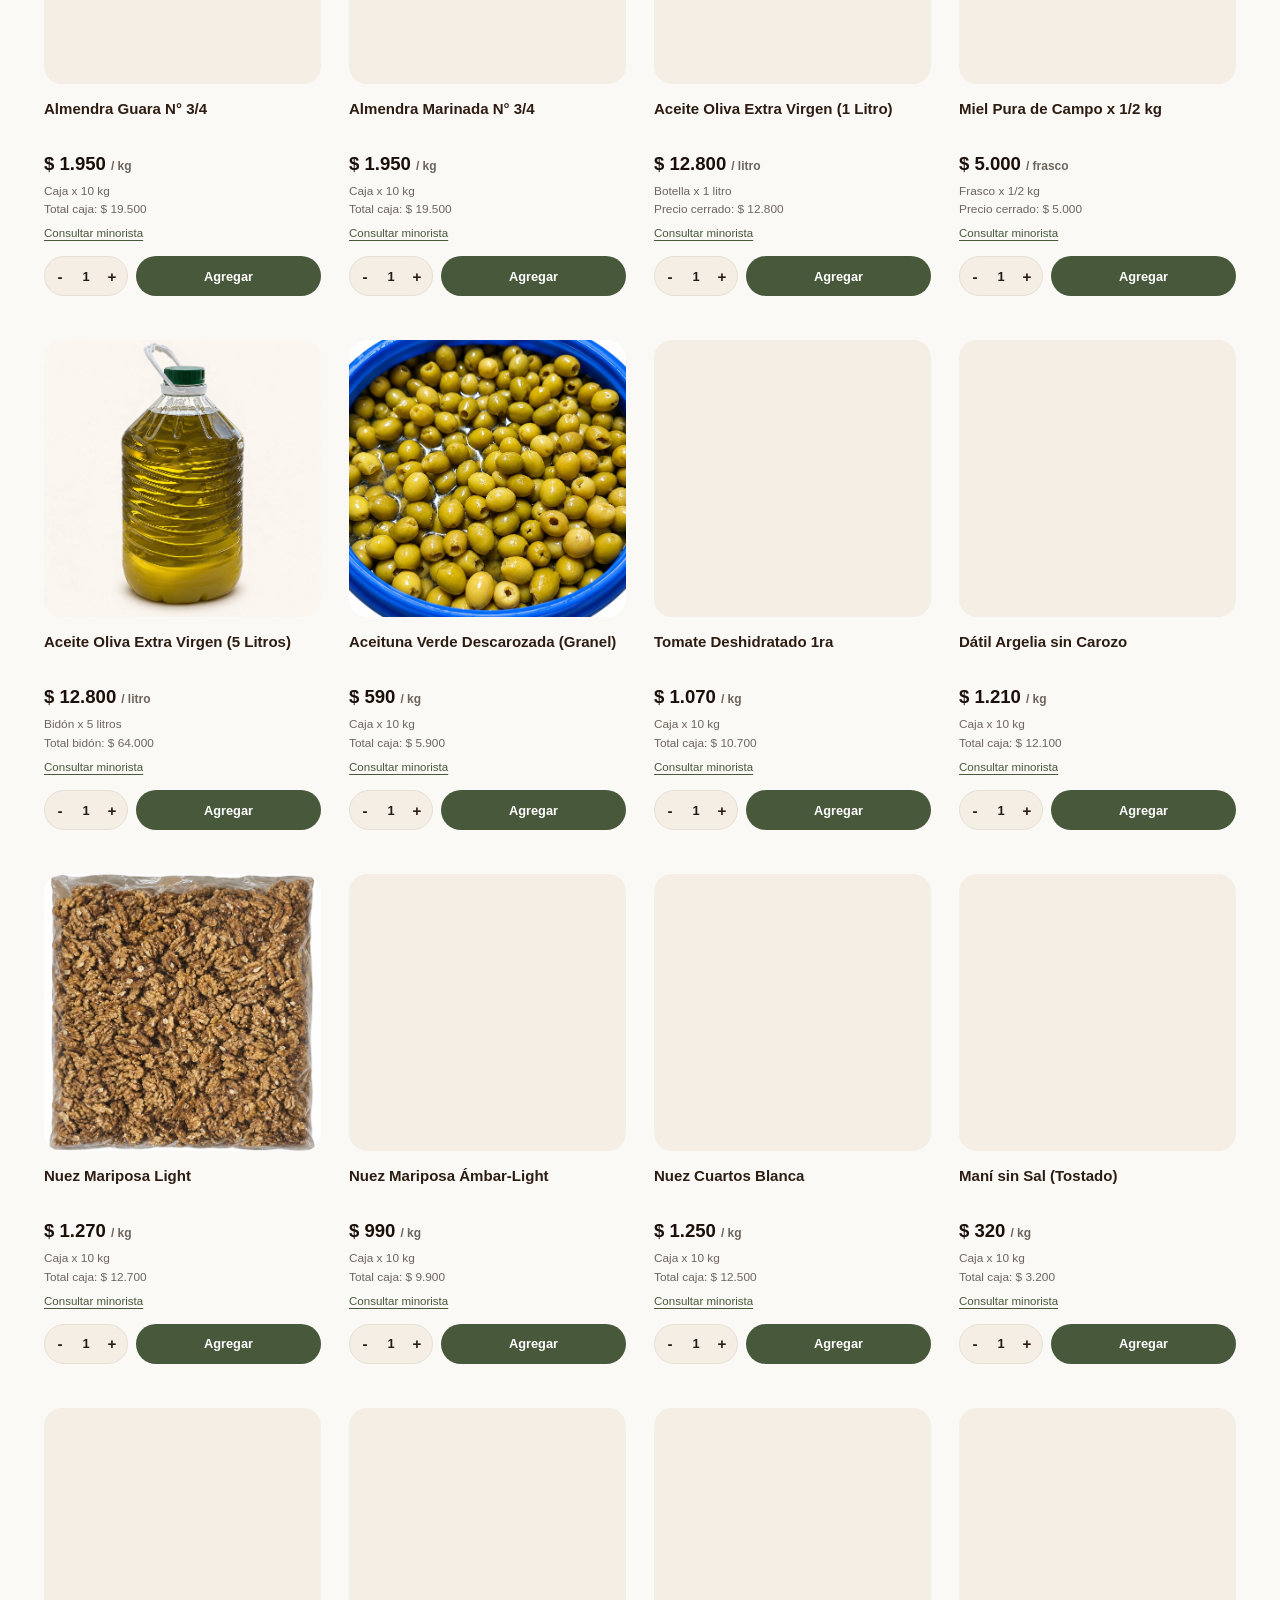
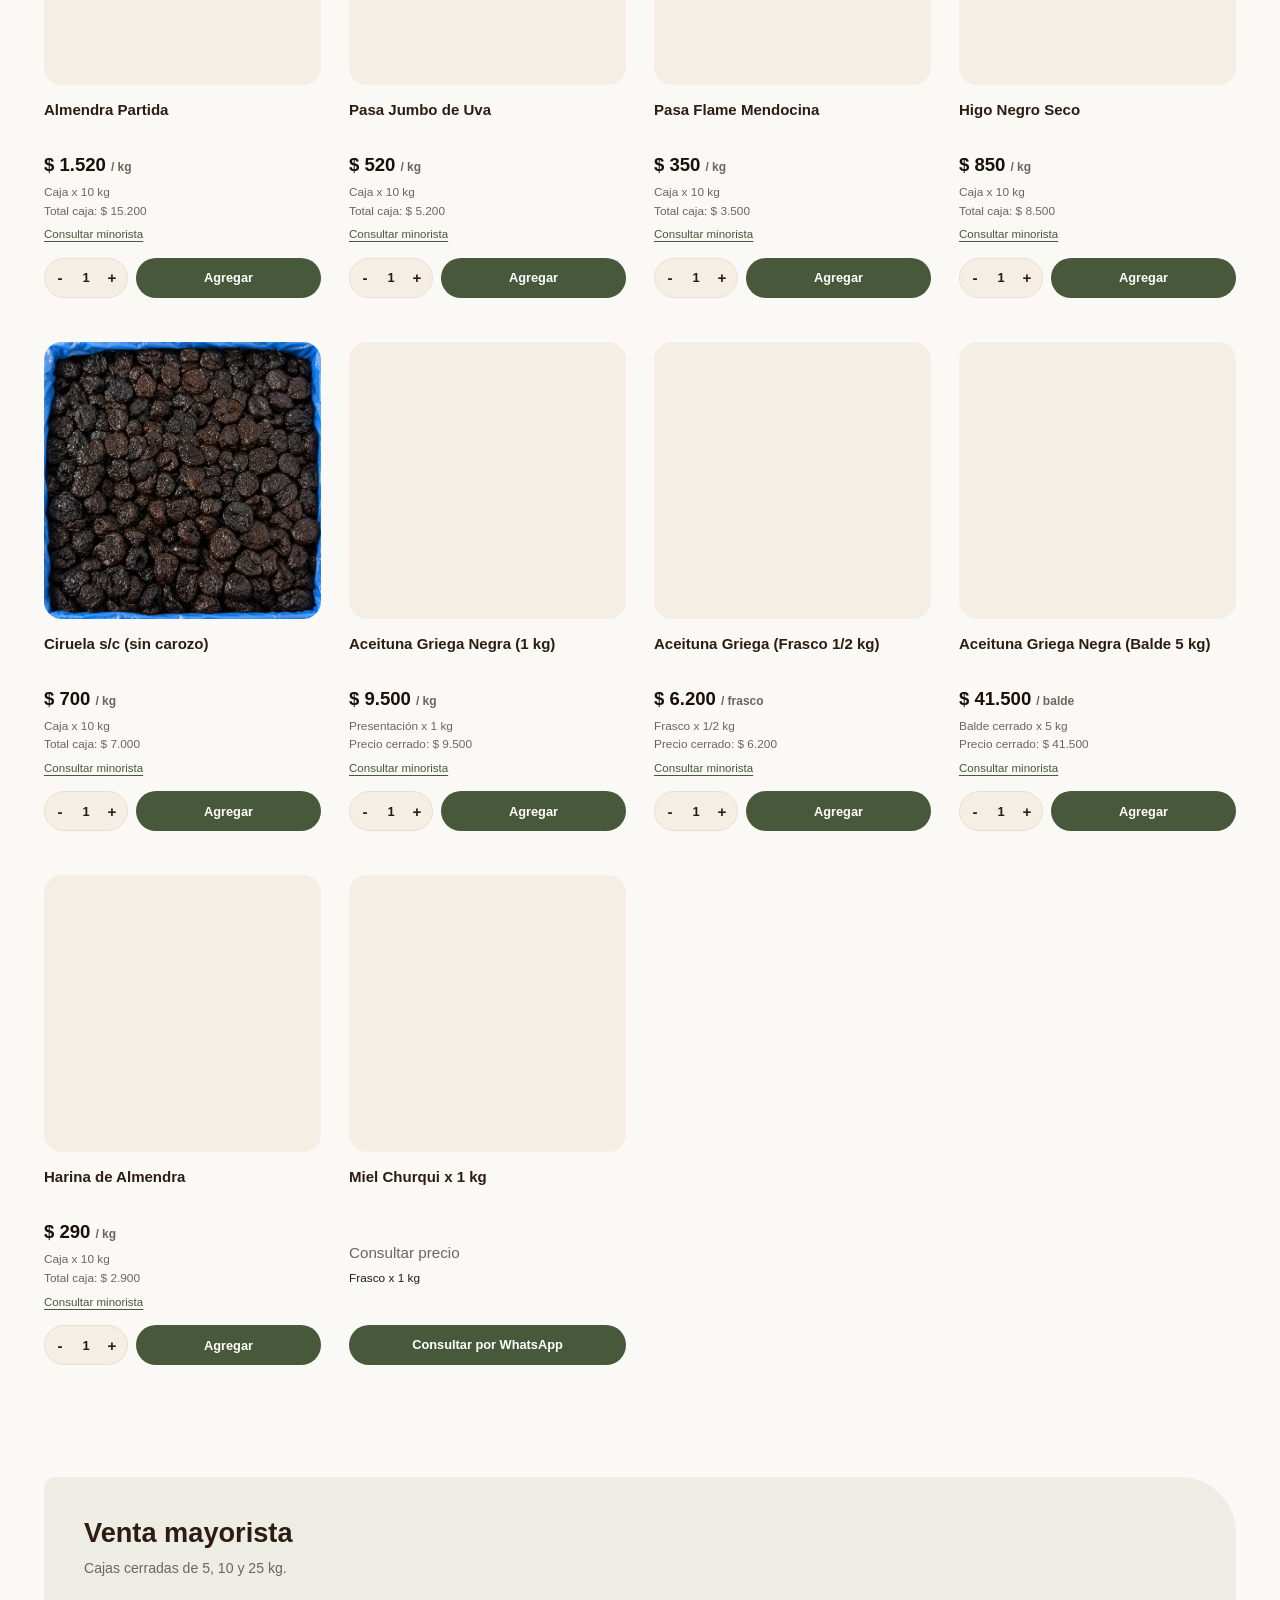
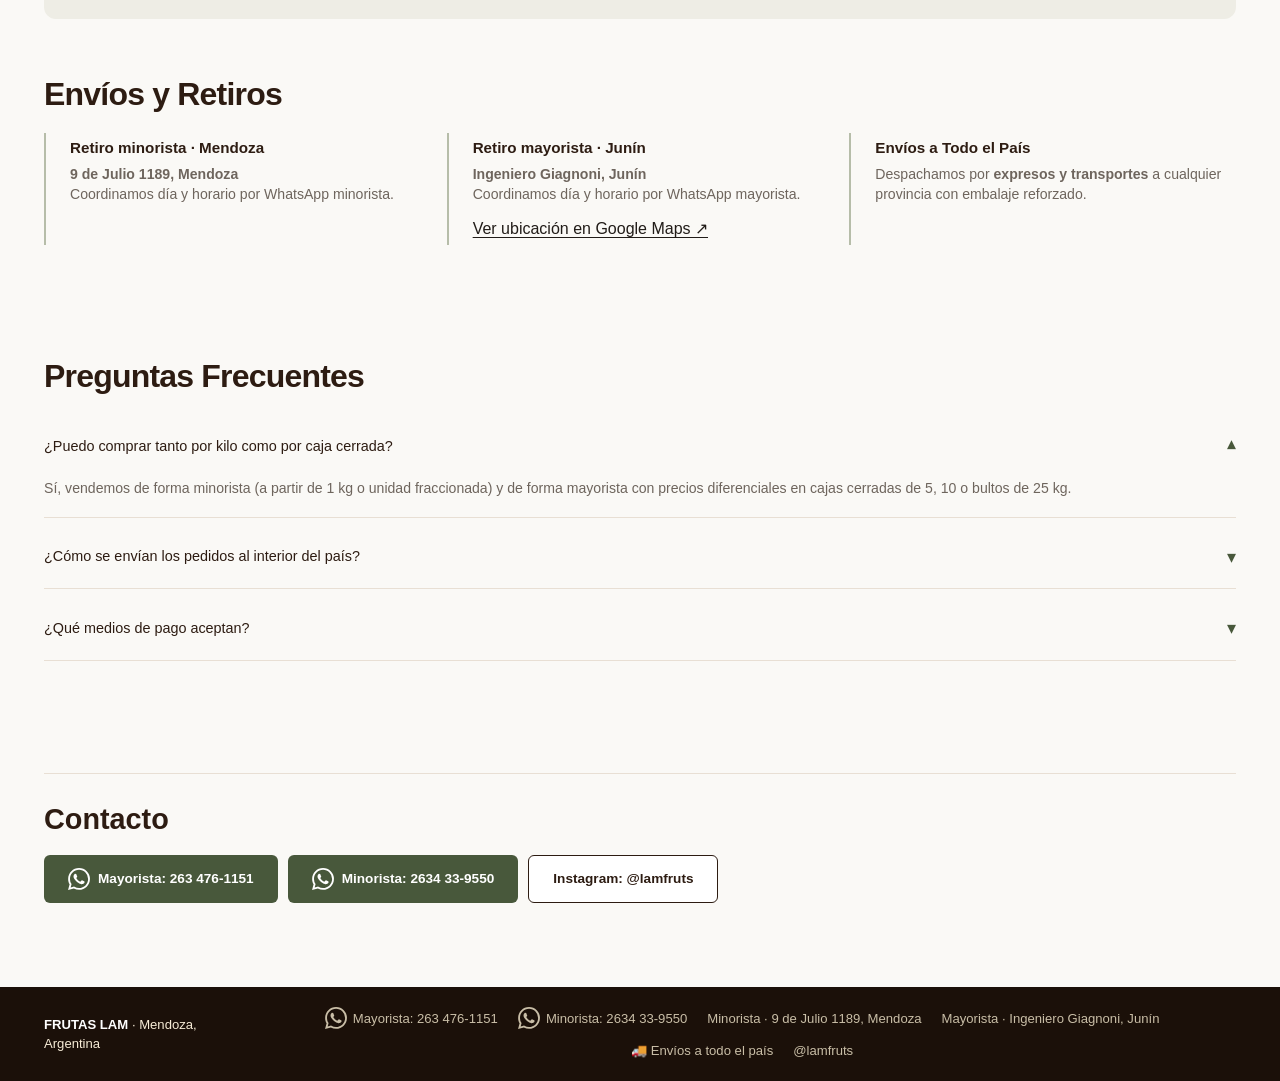
==== commit 546f950c: "Conecta la nueva planilla de Google Sheets y bloquea compras a $0 - prices-config.js: nueva URL CSV " ====
--- a/index.html
+++ b/index.html
@@ -387,8 +387,8 @@
   </dialog>
 
   <!-- Scripts -->
-  <script src="prices-config.js?v=20261104-sync-sheet42"></script>
-  <script src="prices.js?v=20261104-sync-sheet42"></script>
-  <script src="app.js?v=20261106-almendras-centradas"></script>
+  <script src="prices-config.js?v=20261109-nueva-planilla"></script>
+  <script src="prices.js?v=20261109-nueva-planilla"></script>
+  <script src="app.js?v=20261109-nueva-planilla"></script>
 </body>
 </html>
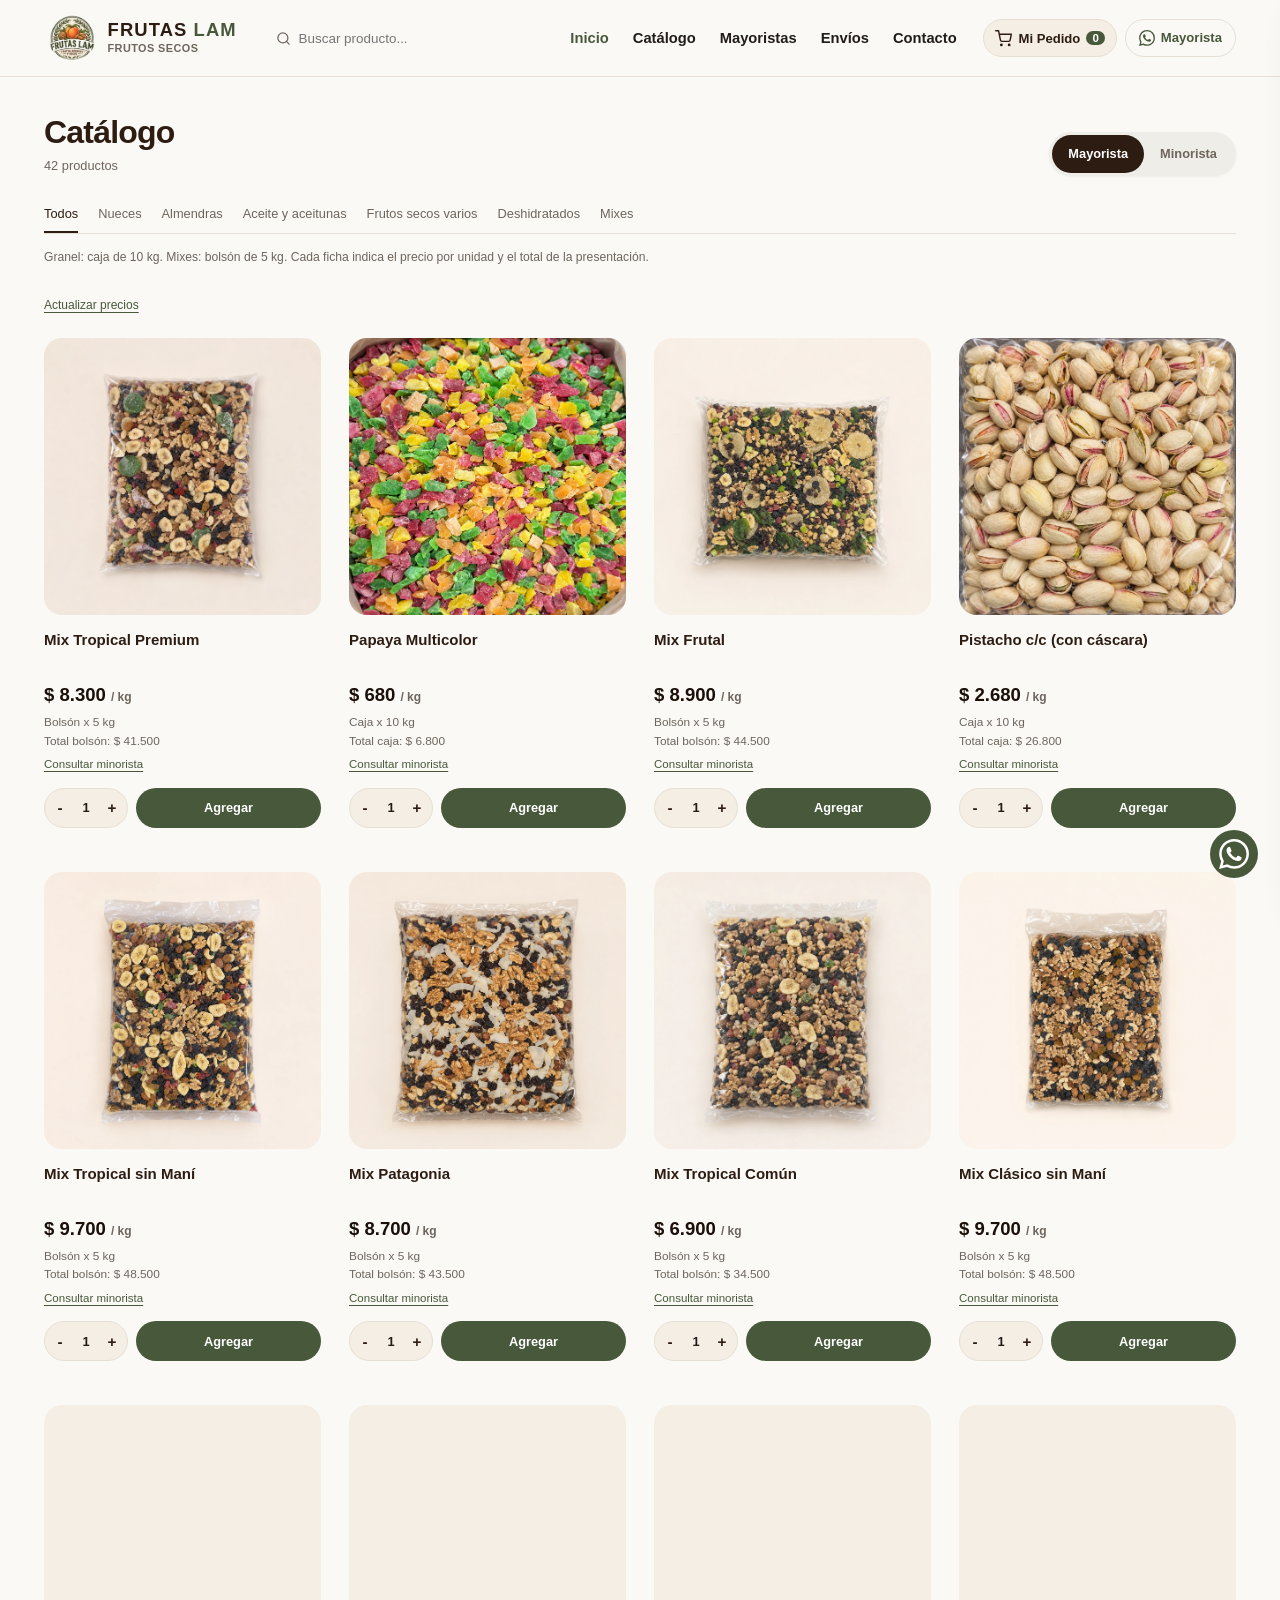
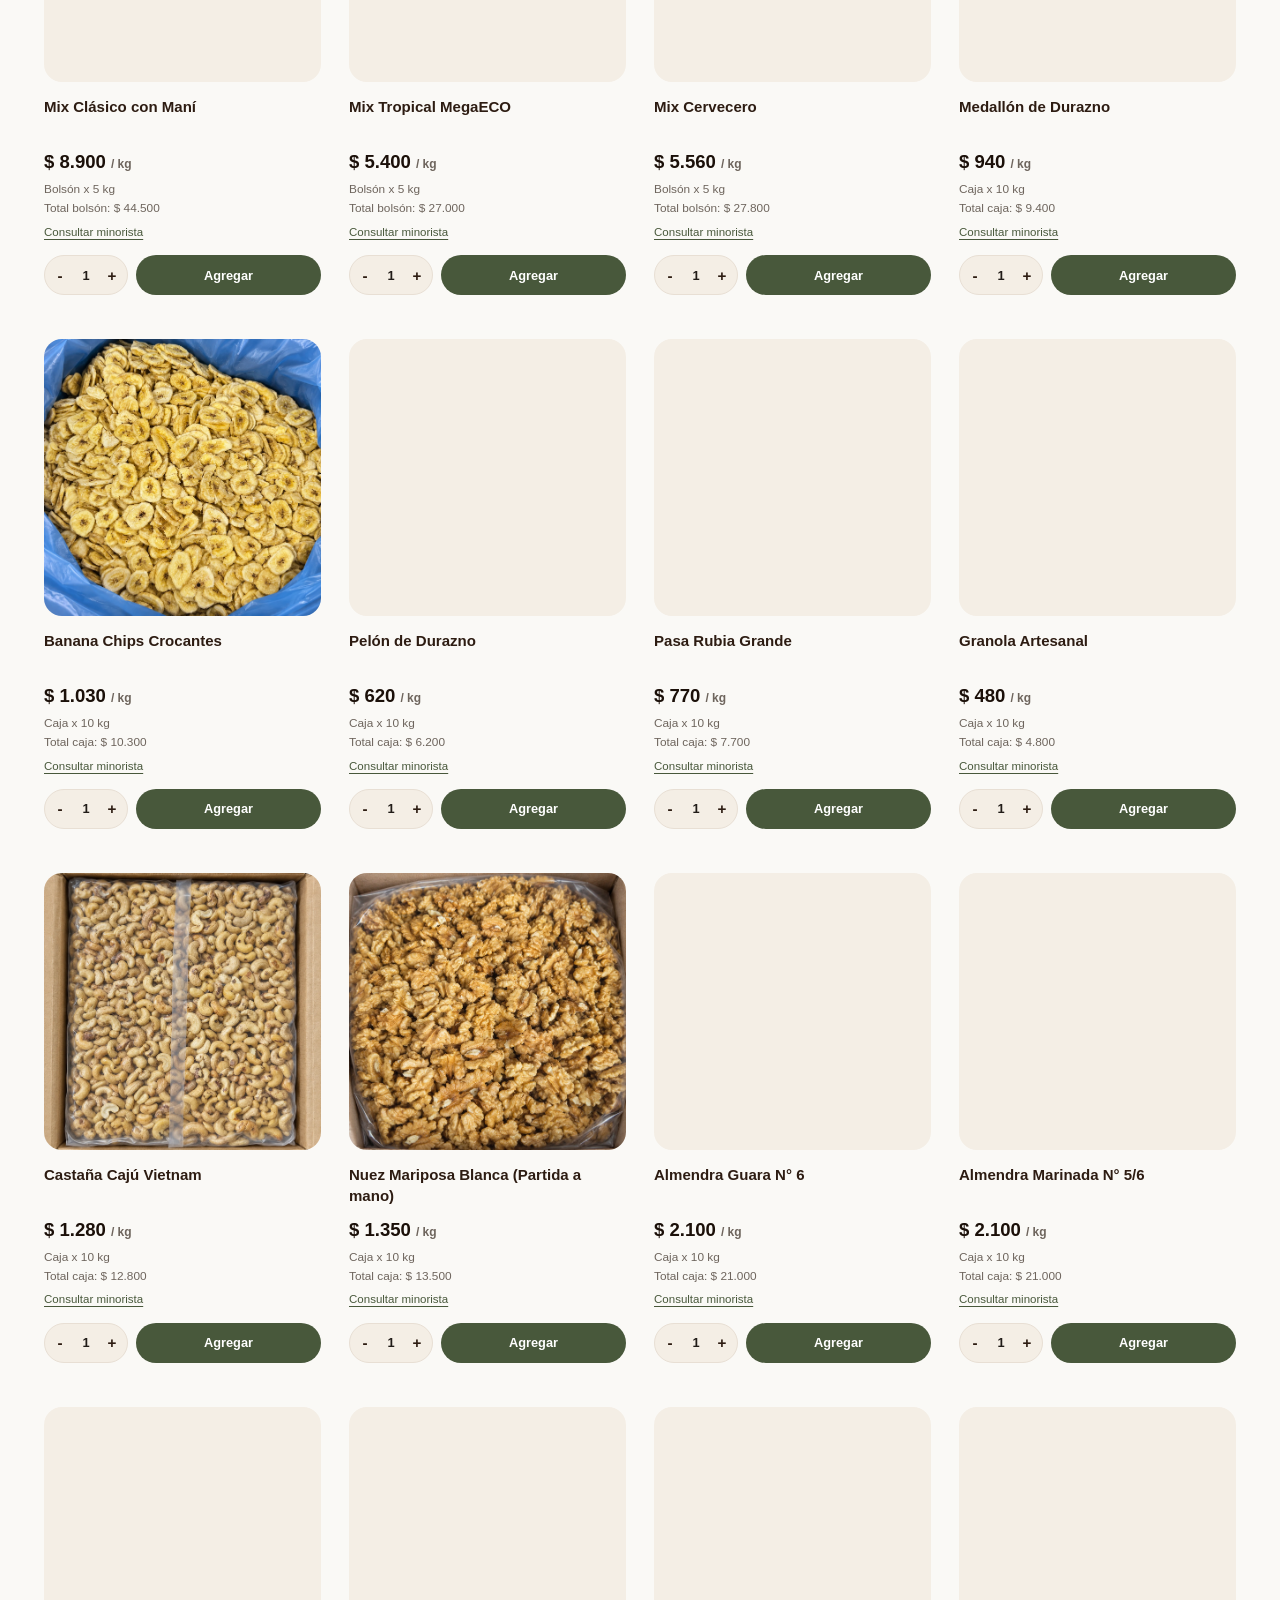
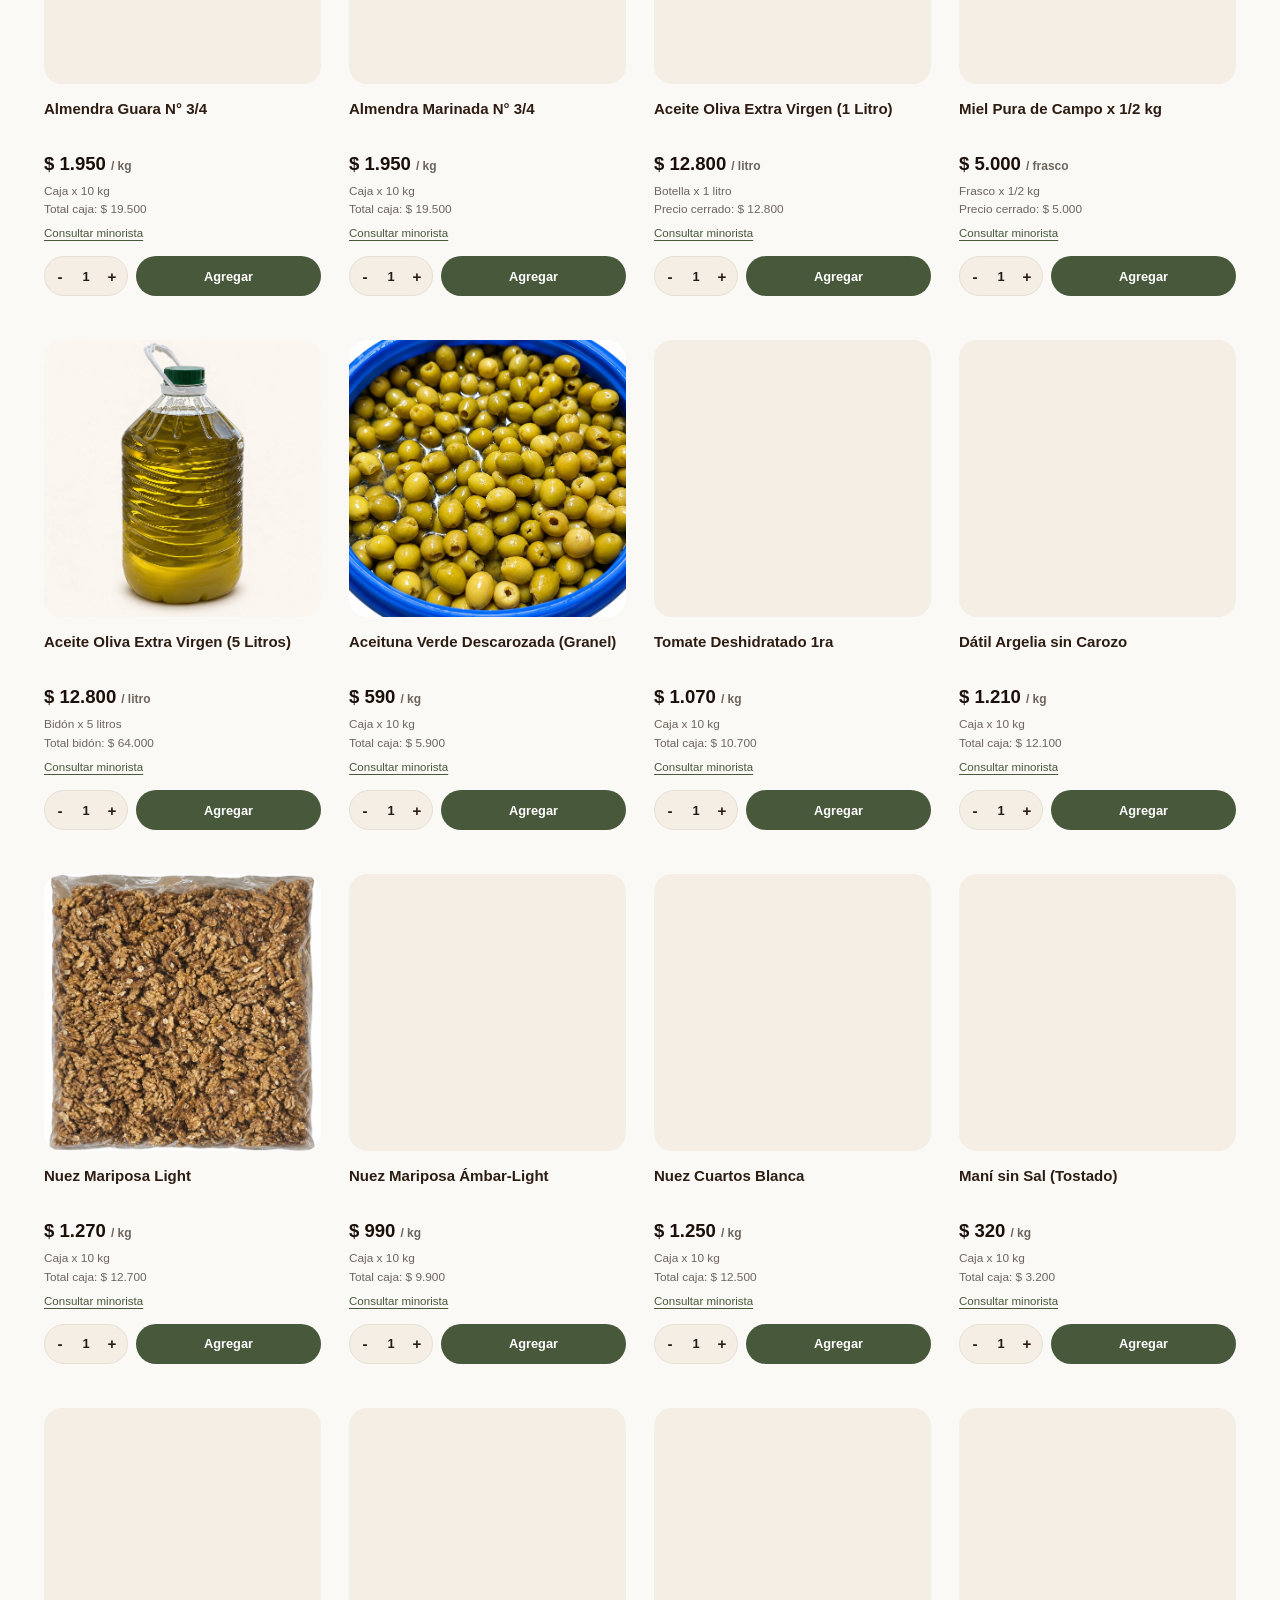
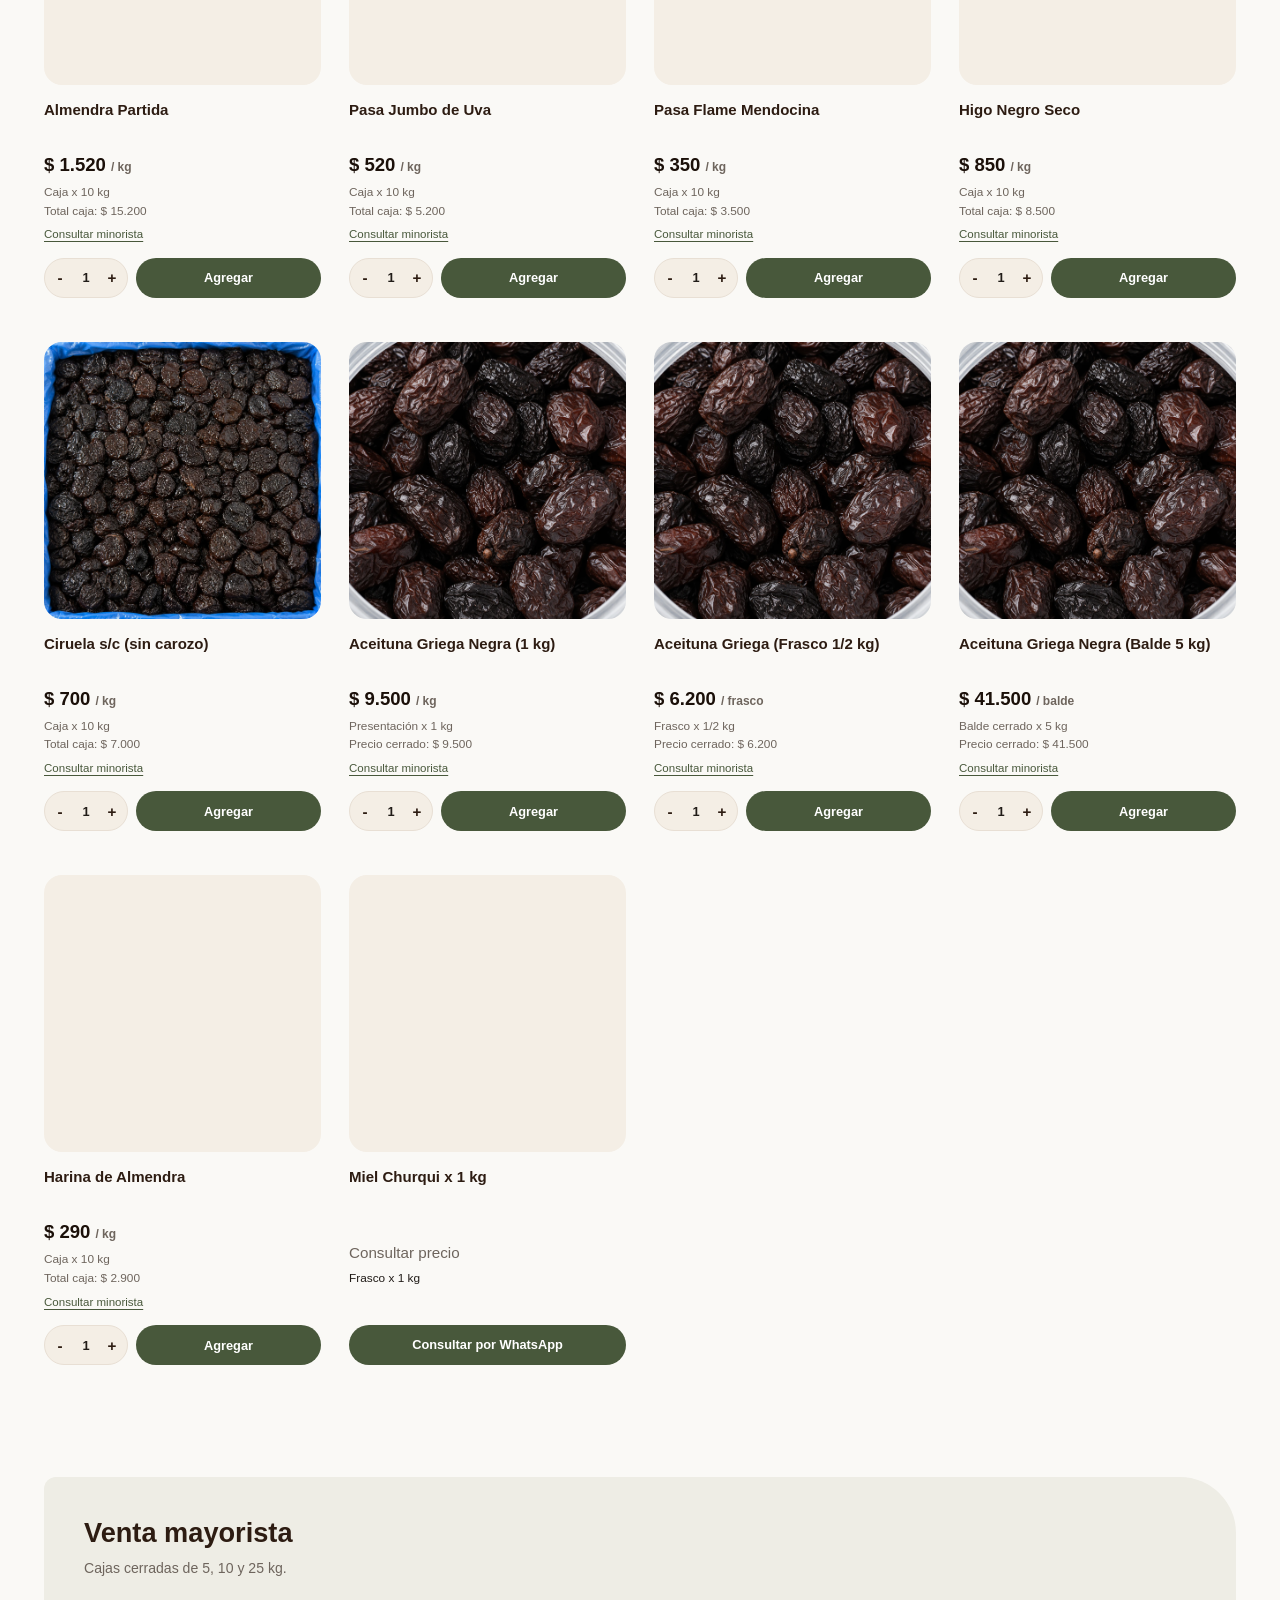
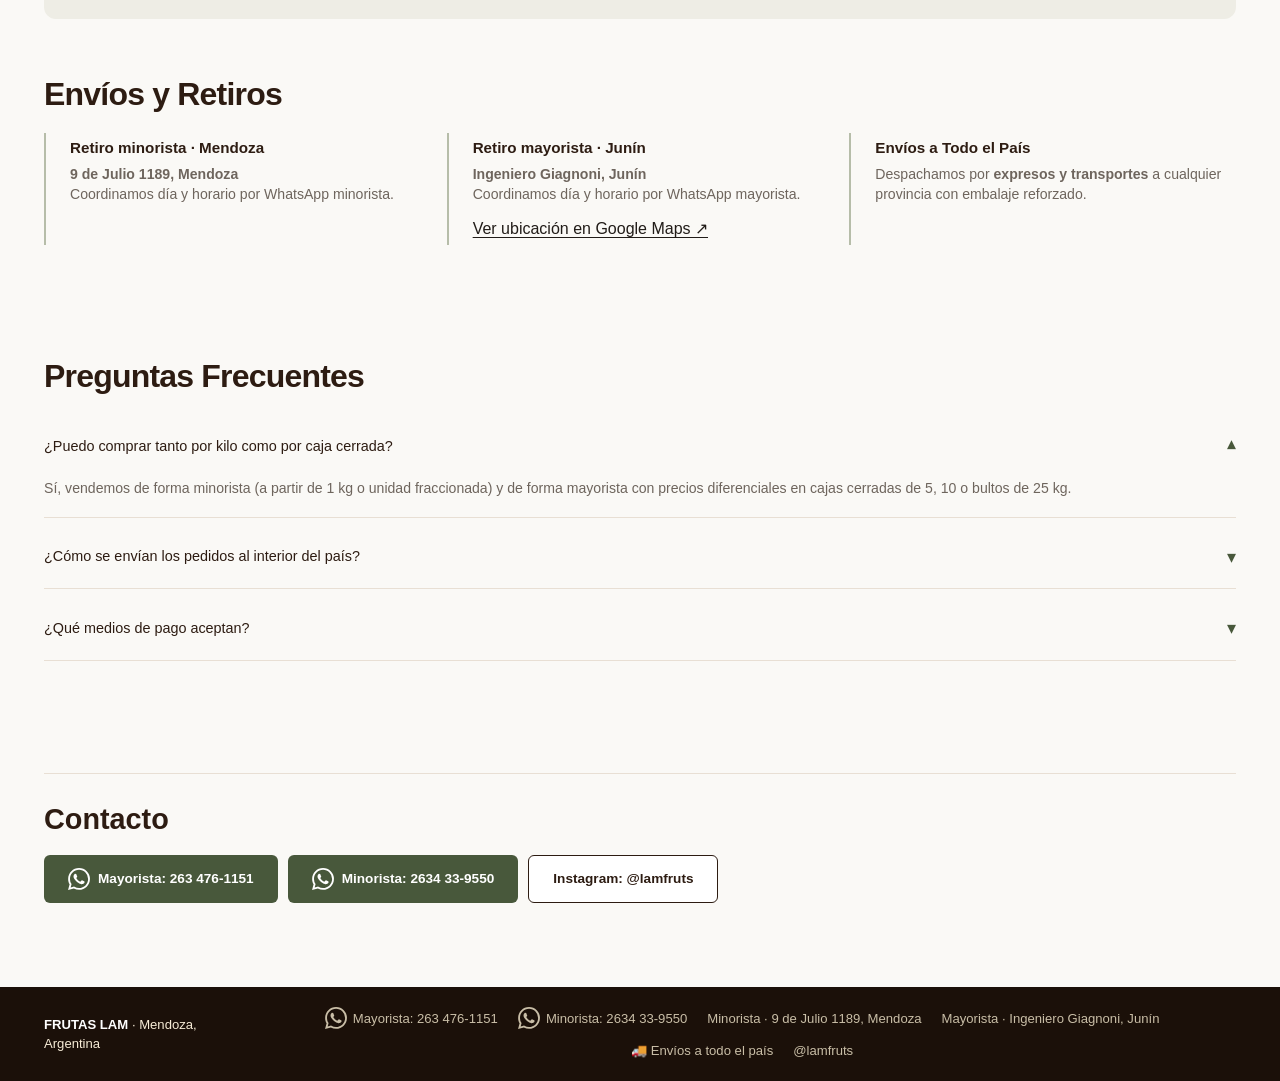
==== commit 0ca987c2: "Agrega rutas independientes para catalogos mayorista y minorista - /mayorista y /minorista abren el " ====
--- a/index.html
+++ b/index.html
@@ -389,6 +389,6 @@
   <!-- Scripts -->
   <script src="prices-config.js?v=20261109-nueva-planilla"></script>
   <script src="prices.js?v=20261109-nueva-planilla"></script>
-  <script src="app.js?v=20261109-nueva-planilla"></script>
+  <script src="app.js?v=20261110-rutas"></script>
 </body>
 </html>
